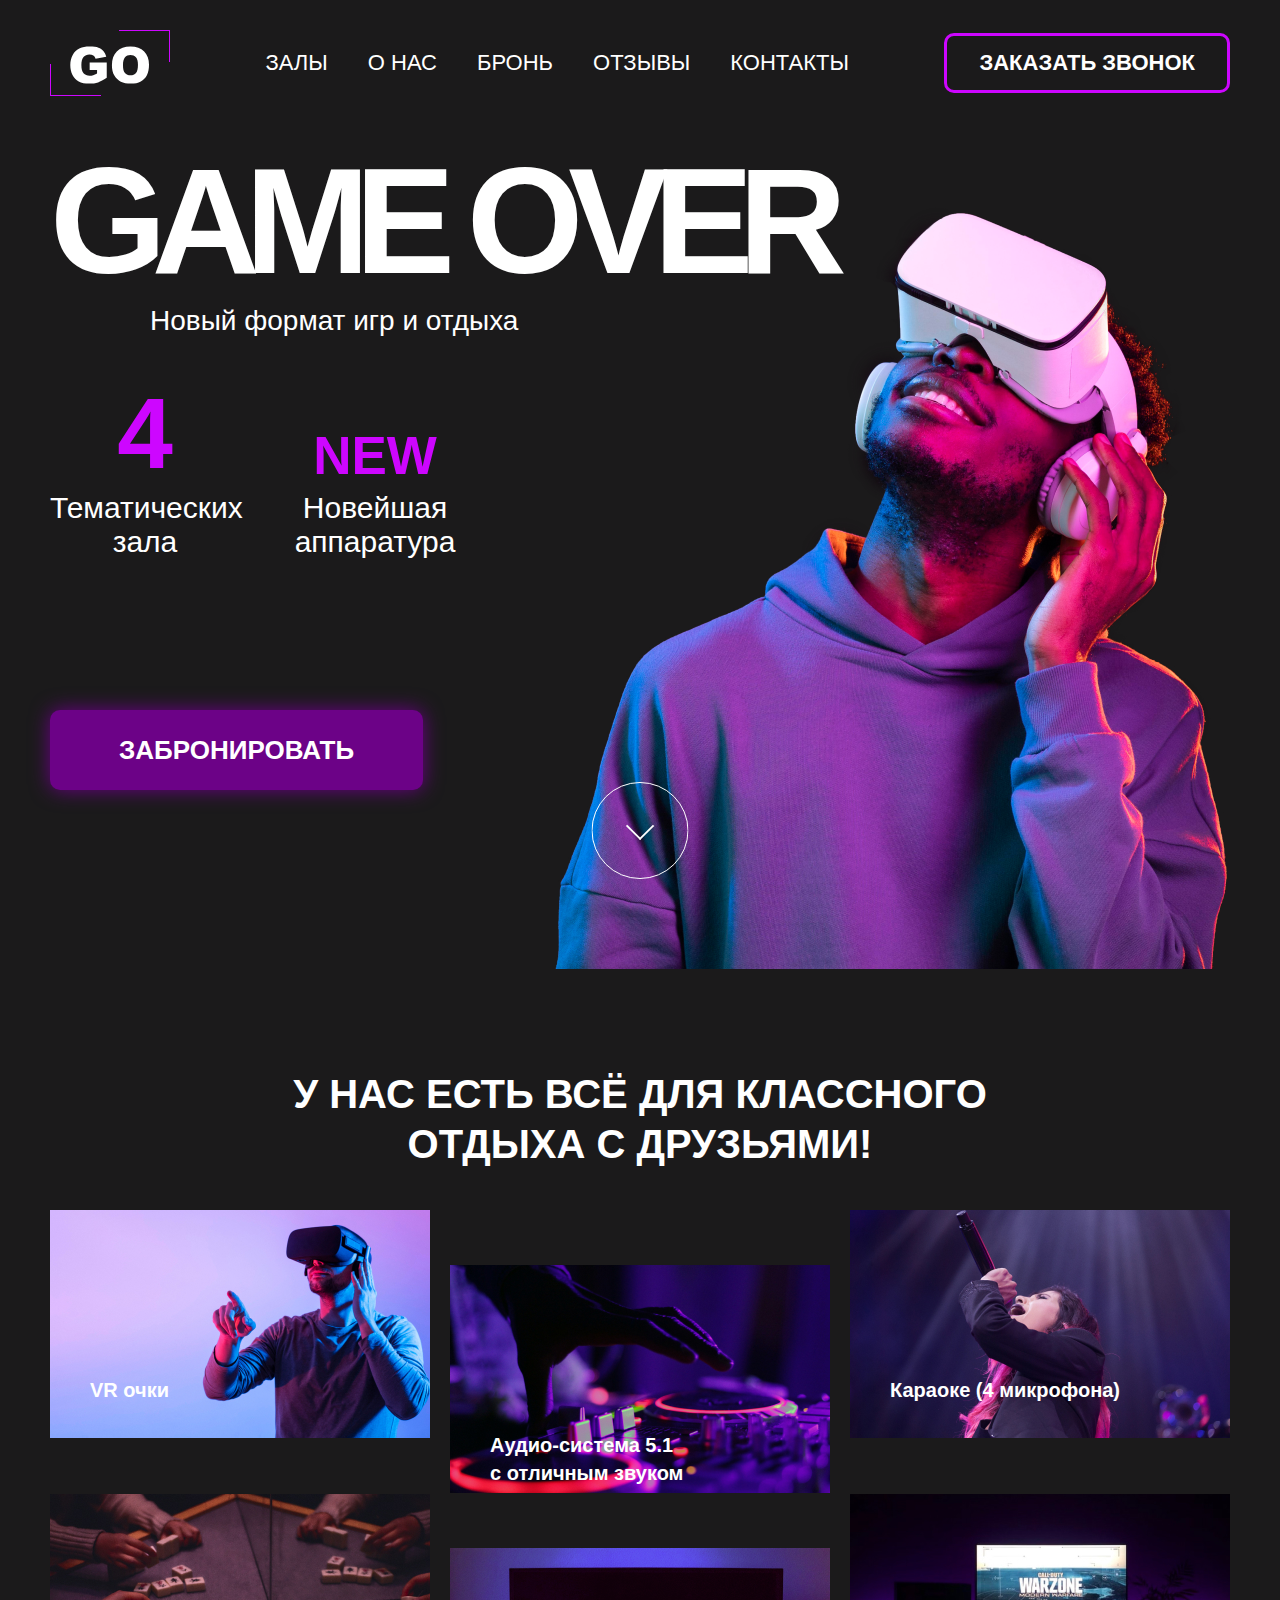
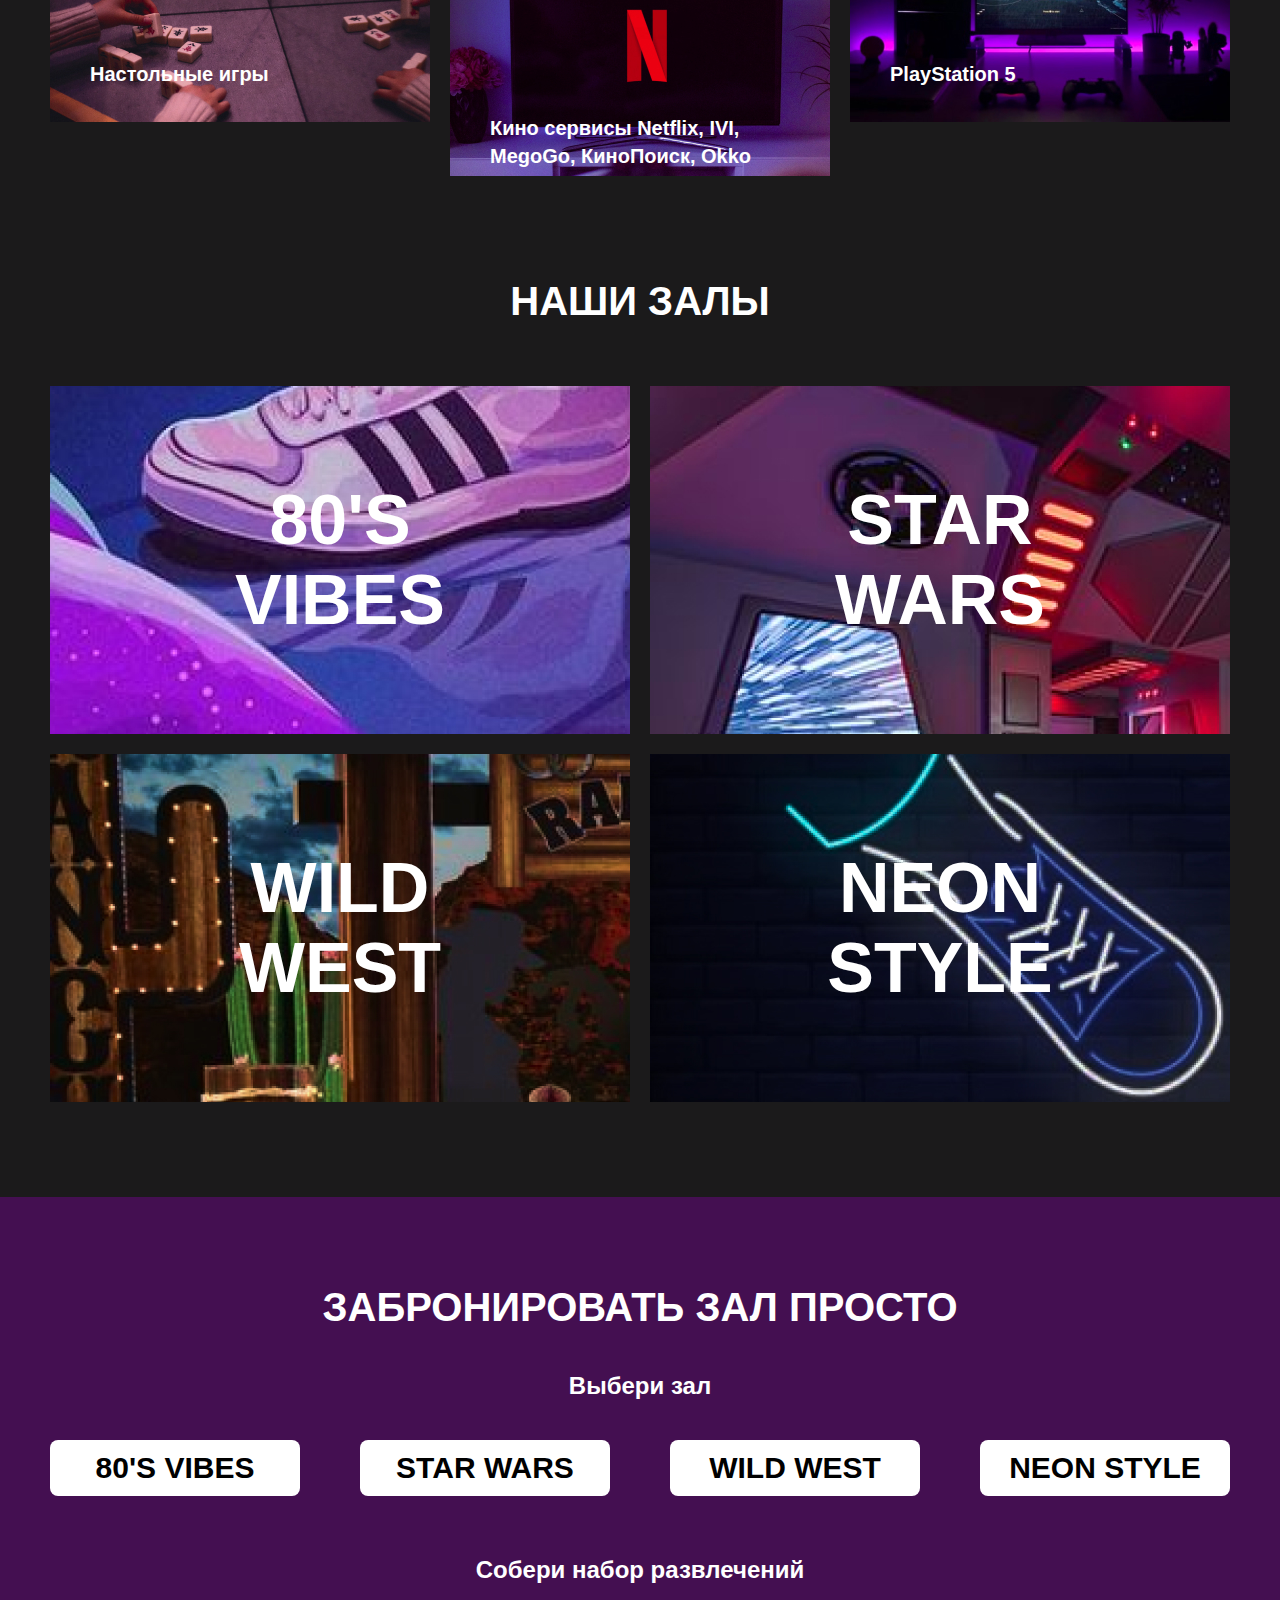
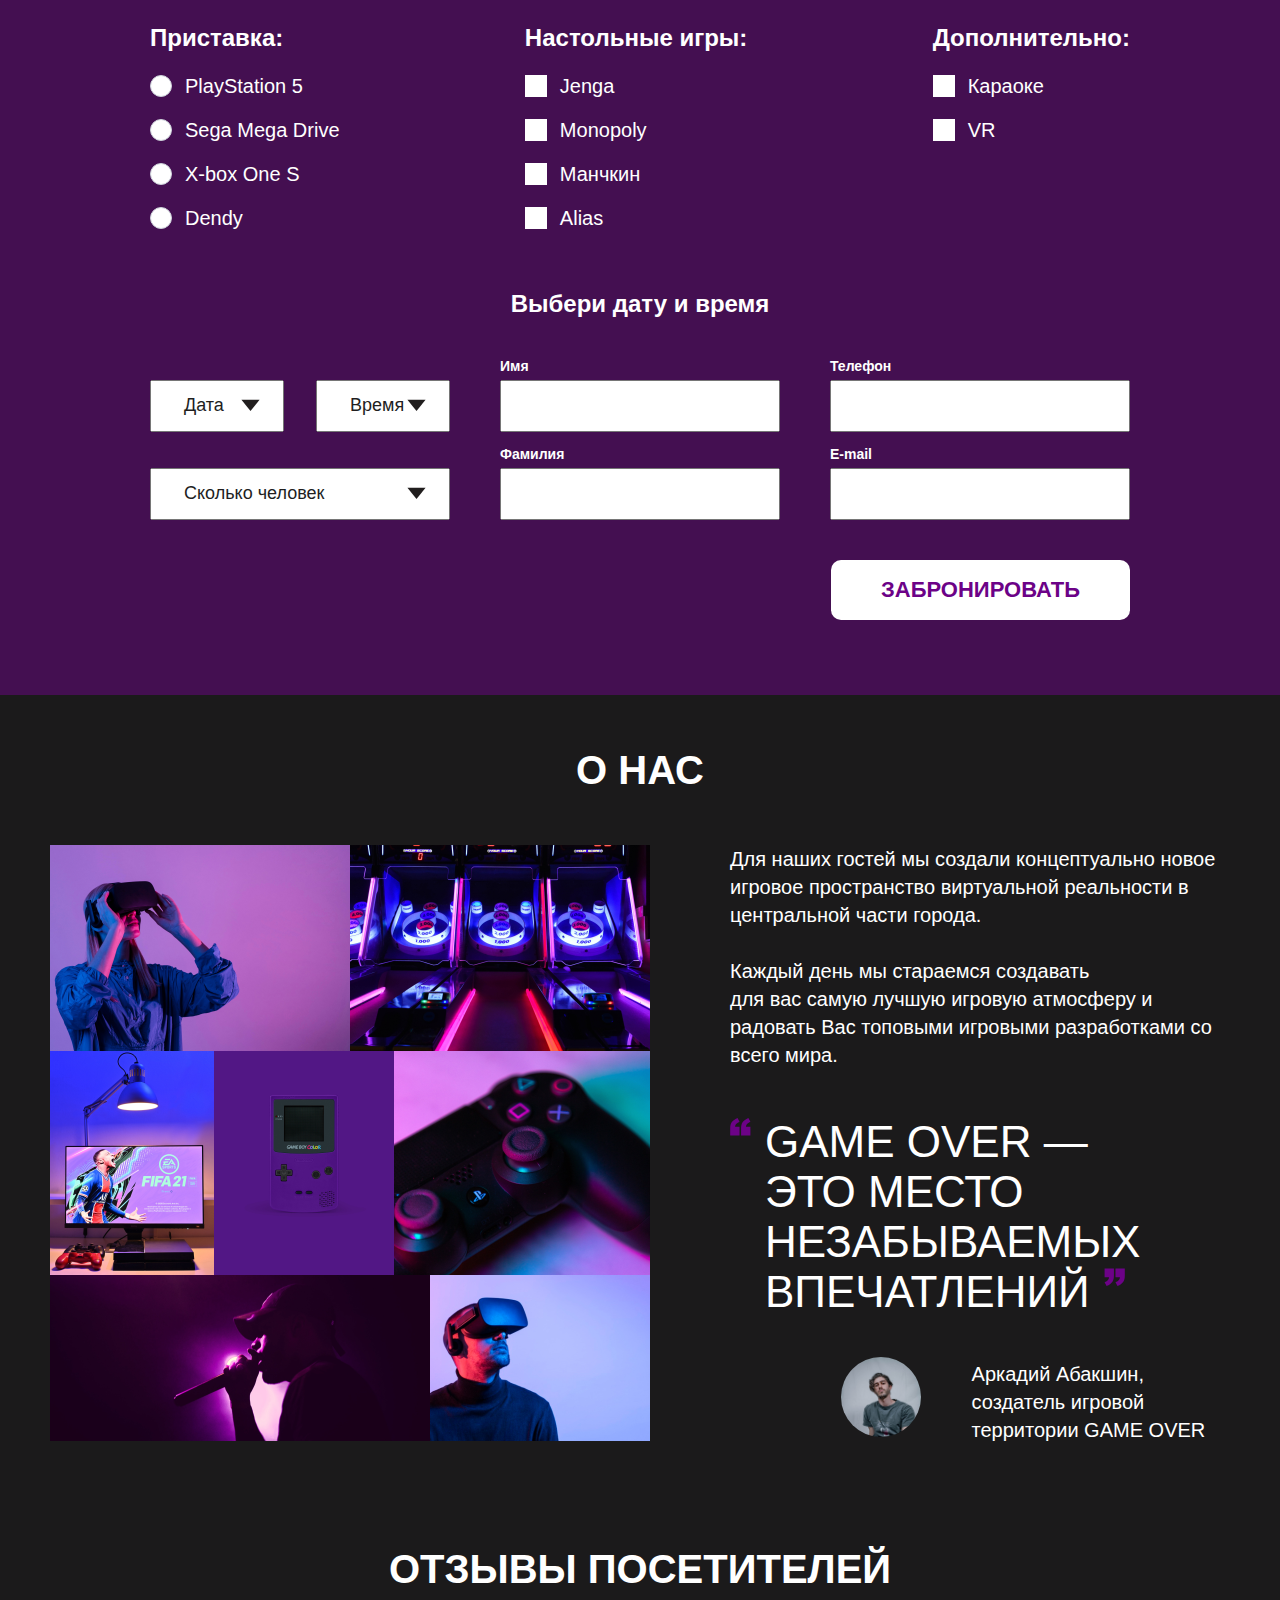
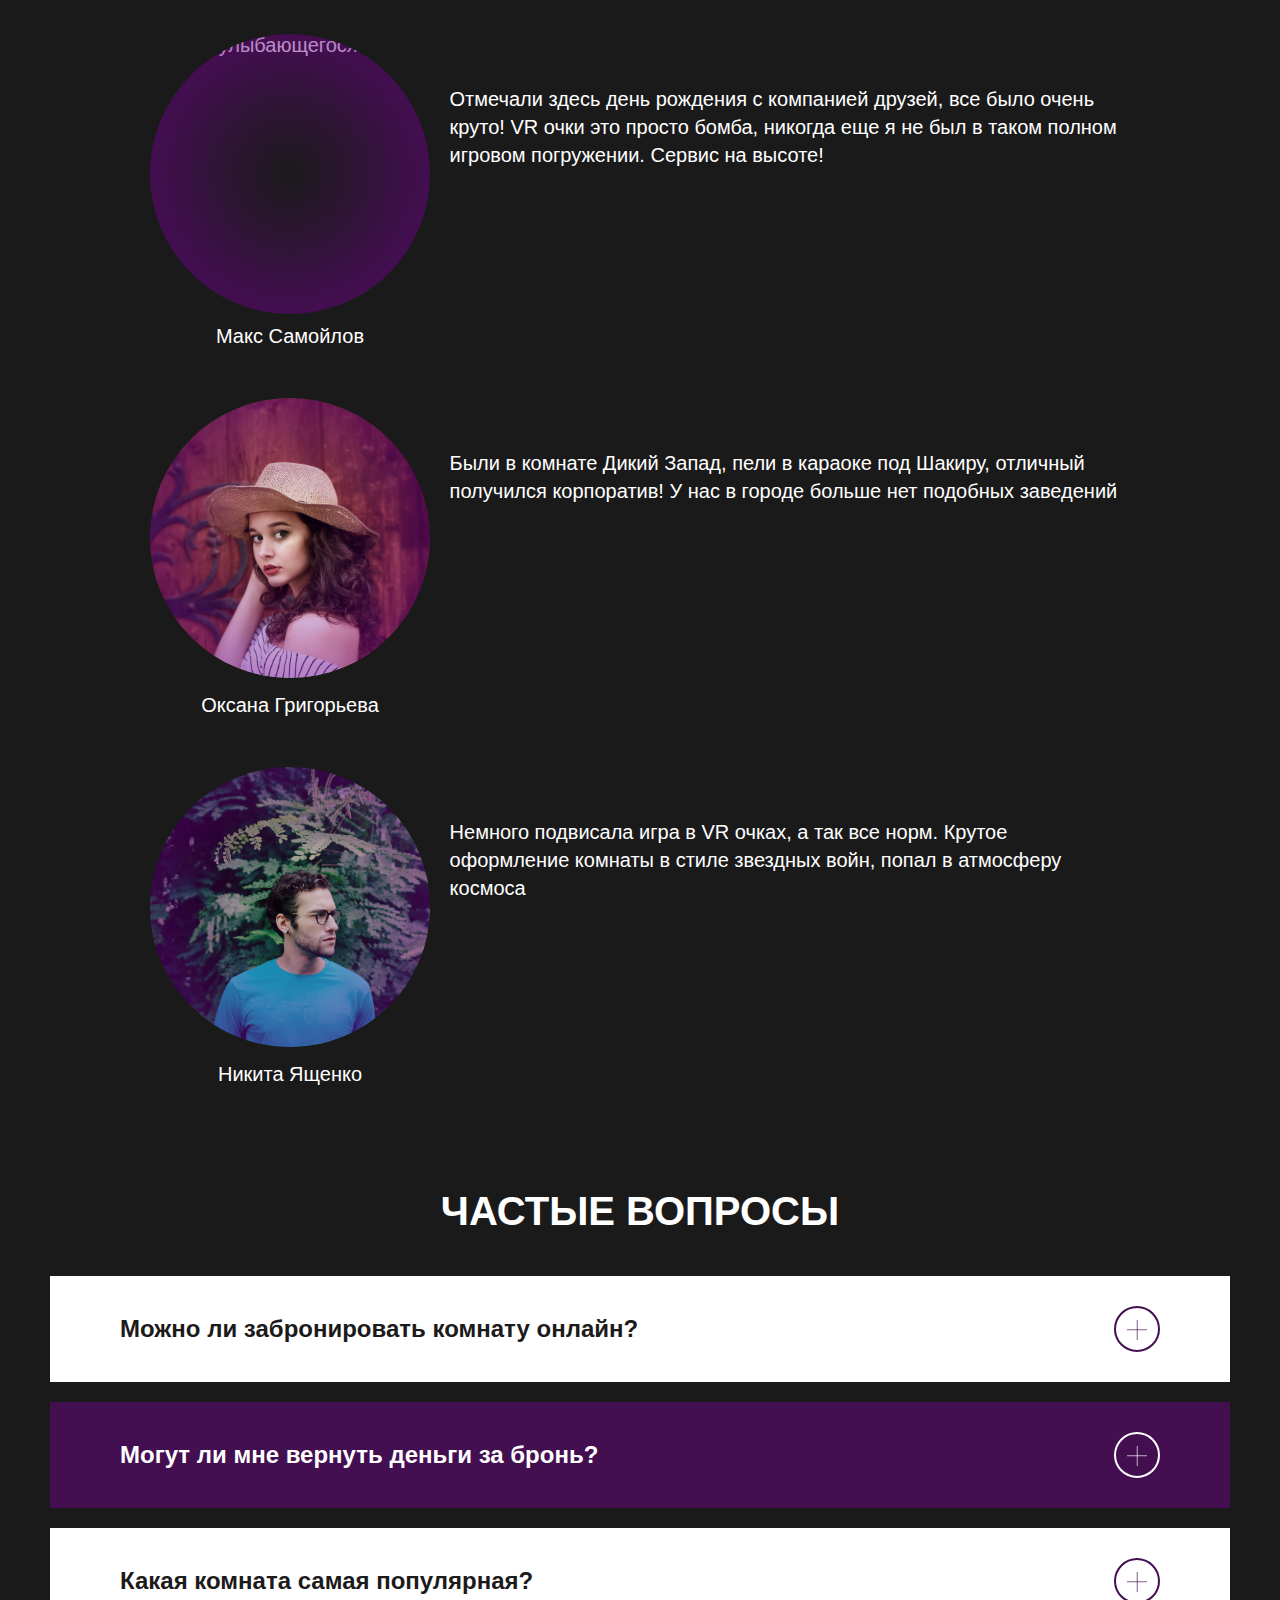
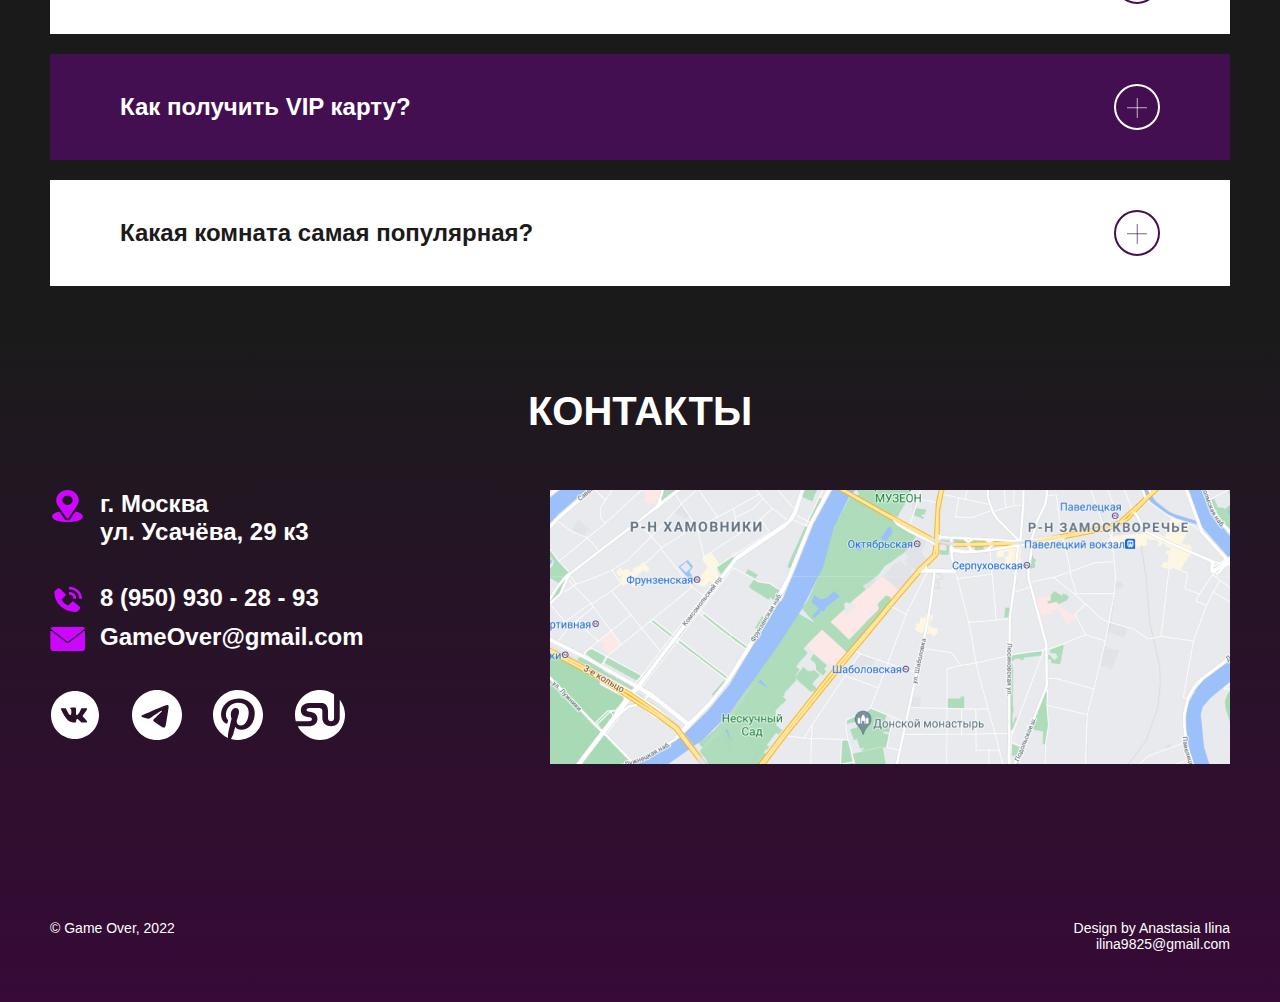
==== index.html @ 7b5cf7dd "footer адаптив" ====
<!DOCTYPE html>
<html lang="ru">
  <head>
    <meta charset="UTF-8" />
    <meta name="viewport" content="width=device-width, initial-scale=1.0" />
    <link rel="icon" type="image/svg+xml" href="img/favicon.svg" />
    <link rel="icon" type="image/png" href="img/favicon.png" />
    <link rel="stylesheet" href="css/style.css" />
    <title>GO</title>
  </head>
  <body>
    <header class="header">
      <div class="container">
        <nav class="header__nav">
          <img class="header__img" src="img/logo-header.svg" alt="Логотип GO" />
          <ul class="header__list">
            <li><a class="header__link" href="#halls">Залы</a></li>
            <li><a class="header__link" href="#about">О нас</a></li>
            <li><a class="header__link" href="#reserve">Бронь</a></li>
            <li><a class="header__link" href="#reviews">Отзывы</a></li>
            <li><a class="header__link" href="#contacts">Контакты</a></li>
          </ul>
          <button class="header__button" href="#">Заказать звонок</button>
        </nav>
      </div>
    </header>

    <main>
      <section class="banner">
        <div class="container">
          <div class="banner__block">
            <h1 class="banner__title">Game over</h1>
            <p class="banner__text">Новый формат игр и отдыха</p>

            <div class="desc">
              <div class="desc__block">
                <p class="desc__four">4</p>
                <p class="desc__text">Тематических зала</p>
              </div>
              <div class="desc__block">
                <p class="desc__new">new</p>
                <p class="desc__text">Новейшая аппаратура</p>
              </div>
            </div>
            <a class="banner__link" href="#reserve">Забронировать</a>
            <div class="arrow">
              <a class="arrow__link" href="#promo">
                <svg width="97" height="97" viewbox="0 0 97 97" fill="none" xmlns="http://www.w3.org/2000/svg">
                  <circle cx="48.5" cy="48.5" r="48" stroke="white" />
                  <rect x="34.4255" y="43.9162" width="1.82001" height="20.0201" transform="rotate(-44.9975 34.4255 43.9162)" fill="white" />
                  <rect x="48.5807" y="58.0737" width="1.82001" height="20.0201" transform="rotate(-134.997 48.5807 58.0737)" fill="white" />
                </svg>
              </a>
            </div>
          </div>
        </div>
      </section>

      <section class="promo" id="promo">
        <div class="container">
          <h2 class="promo__title title">У нас есть всё для классного отдыха с друзьями!</h2>
          <ul class="promo__list">
            <li class="promo__item promo__item_vr">
              <p class="promo__text">VR очки</p>
            </li>
            <li class="promo__item promo__item_audio">
              <p class="promo__text">Аудио-система 5.1 с&nbsp;отличным звуком</p>
            </li>
            <li class="promo__item promo__item_micro">
              <p class="promo__text">Караоке (4 микрофона)</p>
            </li>
            <li class="promo__item promo__item_game">
              <p class="promo__text">Настольные игры</p>
            </li>
            <li class="promo__item promo__item_netflix">
              <p class="promo__text">Кино сервисы Netflix, IVI, MegoGo, КиноПоиск, Okko</p>
            </li>
            <li class="promo__item promo__item_sony">
              <p class="promo__text">PlayStation 5</p>
            </li>
          </ul>
        </div>
      </section>

      <section class="halls" id="halls">
        <div class="container">
          <h2 class="halls__title title">Наши залы</h2>
          <ul class="halls__list">
            <li class="halls__item halls__item_vibes">
              <a class="halls__link" href="vibes.html">80's<span class="halls__span">vibes</span></a>
            </li>
            <li class="halls__item halls__item_star">
              <a class="halls__link" href="starwars.html">Star<span class="halls__span">wars</span></a>
            </li>
            <li class="halls__item halls__item_wild">
              <a class="halls__link" href="wildwest.html">Wild<span class="halls__span"> west</span></a>
            </li>
            <li class="halls__item halls__item_neon">
              <a class="halls__link" href="neonstyle.html">Neon<span class="halls__span">style</span></a>
            </li>
          </ul>
        </div>
      </section>

      <section class="reserve" id="reserve">
        <div class="container">
          <h2 class="reserve__title title">Забронировать зал просто</h2>
          <form class="form" action="https://jsonplaceholder.typicode.com/posts" method="post">
            <fieldset class="reserve__fieldset hall">
              <legend class="legend legend__title">Выбери зал</legend>
              <input class="hall__input" id="halls__vibes" type="radio" name="room" value="vibes" />
              <label class="hall__label" for="halls__vibes" tabindex="0">80's vibes</label>
              <input class="hall__input" id="halls__wars" type="radio" name="room" value="star" />
              <label class="hall__label" for="halls__wars" tabindex="0">star wars</label>
              <input class="hall__input" id="halls__west" type="radio" name="room" value="wild" />
              <label class="hall__label" for="halls__west" tabindex="0">wild west</label>
              <input class="hall__input" id="halls__style" type="radio" name="room" value="neon" />
              <label class="hall__label" for="halls__style" tabindex="0">neon style</label>
            </fieldset>
            <div class="form__block">
              <fieldset class="reserve__fieldset set">
                <legend class="legend legend__title">Собери набор развлечений</legend>

                <div class="set__block">
                  <fieldset class="set__fieldset">
                    <legend class="legend legend__subtitle">Приставка:</legend>
                    <label class="set__label"> <input class="set__input" type="radio" name="console" value="play" /><span class="set__span">PlayStation 5</span></label>
                    <label class="set__label"> <input class="set__input" type="radio" name="console" value="sega" /><span class="set__span">Sega Mega Drive</span></label>
                    <label class="set__label"> <input class="set__input" type="radio" name="console" value="xbox" /><span class="set__span">X-box One S</span></label>
                    <label class="set__label"> <input class="set__input" type="radio" name="console" value="dendy" /><span class="set__span">Dendy</span></label>
                  </fieldset>

                  <fieldset class="set__fieldset">
                    <legend class="legend legend__subtitle">Настольные игры:</legend>
                    <label class="set__game-label"><input class="set__game-input" type="checkbox" name="game" value="jenga" />Jenga</label>
                    <label class="set__game-label"><input class="set__game-input" type="checkbox" name="game" value="monopoly" />Monopoly</label>
                    <label class="set__game-label"><input class="set__game-input" type="checkbox" name="game" value="manchkin" />Манчкин</label>
                    <label class="set__game-label"><input class="set__game-input" type="checkbox" name="game" value="alias" />Alias</label>
                  </fieldset>

                  <fieldset class="set__fieldset">
                    <legend class="legend legend__subtitle">Дополнительно:</legend>
                    <label class="set__game-label"><input class="set__game-input" type="checkbox" name="extra" value="karaoke" />Караоке</label>
                    <label class="set__game-label"><input class="set__game-input" type="checkbox" name="extra" value="vr" />VR</label>
                  </fieldset>
                </div>
              </fieldset>

              <fieldset class="date">
                <legend class="legend legend__title">Выбери дату и время</legend>
                <div class="date__block">
                  <fieldset class="date__fieldset">
                    <div class="date-time">
                      <label class="date__label"><input class="date__input" type="text" name="date" onfocus="(this.type='date')" onblur="(this.type='text')" placeholder="Дата" /></label>
                      <label class="date__label"><input class="date__input" type="text" name="time" onfocus="(this.type='time')" onblur="(this.type='text')" placeholder="Время" /></label>
                    </div>
                    <label class="date__label"><input class="date__input" type="text" name="number" onfocus="(this.type='number')" onblur="(this.type='text')" placeholder="Сколько человек" /></label>
                  </fieldset>

                  <fieldset class="date__fieldset date__fieldset_w_280">
                    <p>
                      <label class="date__label date__label_mb" for="name">Имя</label>
                      <input class="date__input" type="text" name="name" id="name" required />
                    </p>
                    <p>
                      <label class="date__label date__label_mb" for="surname">Фамилия</label>
                      <input class="date__input" type="text" name="surname" id="surname" required />
                    </p>
                  </fieldset>

                  <fieldset class="date__fieldset">
                    <p>
                      <label class="date__label date__label_mb" for="phone">Телефон</label>
                      <input class="date__input" type="tel" name="phone" id="phone" required />
                    </p>
                    <p>
                      <label class="date__label date__label_mb" for="email">E-mail</label>
                      <input class="date__input" type="email" name="email" id="email" required />
                    </p>
                  </fieldset>
                </div>
              </fieldset>
              <div class="form__btn">
                <button class="form__button" type="submit">Забронировать</button>
              </div>
            </div>
          </form>
        </div>
      </section>

      <section class="about" id="about">
        <div class="container">
          <h2 class="about__title title">О нас</h2>

          <div class="about__partition">
            <figure class="about__images">
              <img class="about__img" src="img/about.png" alt="картинки развлечений" />
            </figure>
            <div class="about__content">
              <div class="about__block">
                <p class="about-text">Для наших гостей мы создали концептуально новое игровое пространство виртуальной реальности в центральной части города.</p>
                <p class="about-text">Каждый день мы стараемся создавать для&nbsp;вас&nbsp;самую лучшую игровую атмосферу и радовать Вас топовыми игровыми разработками со всего мира.</p>
              </div>
              <blockquote class="blockquote">
                <p class="blockquote__text">GAME OVER &mdash;это&nbsp;место незабываемых впечатлений</p>

                <figure class="figure">
                  <img class="figure__img" src="img/arkadi.jpg" alt="Аркадий Абакшин" />
                  <figcaption class="figcaption">Аркадий Абакшин, создатель игровой территории GAME OVER</figcaption>
                </figure>
              </blockquote>
            </div>
          </div>
        </div>
      </section>

      <section class="reviews" id="reviews">
        <div class="container">
          <h2 class="reviews__title title">Отзывы посетителей</h2>
          <ul class="reviews__list">
            <li class="reviews__item">
              <figure class="reviews__figure">
                <img class="reviews__img" src="img/reviews/max.jpeg" alt="фото улыбающегося парня" />
                <figcaption class="reviews__figcaption">Макс Самойлов</figcaption>
              </figure>
              <p class="reviews__text">
                Отмечали здесь день рождения с компанией друзей, все было очень круто! VR очки это просто бомба, никогда еще я не был в таком полном игровом погружении. Сервис на высоте!
              </p>
            </li>

            <li class="reviews__item">
              <figure class="reviews__figure">
                <img class="reviews__img" src="img/reviews/oksana.jpeg" alt="фото девушки в шляпе" />
                <figcaption class="reviews__figcaption">Оксана Григорьева</figcaption>
              </figure>
              <p class="reviews__text">Были в комнате Дикий Запад, пели в караоке под Шакиру, отличный получился корпоратив! У нас в городе больше нет подобных заведений</p>
            </li>

            <li class="reviews__item">
              <figure class="reviews__figure">
                <img class="reviews__img" src="img/reviews/nikita.jpeg" alt="фото парня в очках" />
                <figcaption class="reviews__figcaption">Никита Ященко</figcaption>
              </figure>
              <p class="reviews__text">Немного подвисала игра в VR очках, а так все норм. Крутое оформление комнаты в стиле звездных войн, попал в атмосферу космоса</p>
            </li>
          </ul>
        </div>
      </section>

      <section class="questions">
        <div class="container">
          <h2 class="questions__title title">Частые вопросы</h2>
          <ul class="questions__list">
            <li class="questions__item"><a href="" class="questions__link">Можно ли забронировать комнату онлайн?</a></li>
            <li class="questions__item"><a href="" class="questions__link">Могут ли мне вернуть деньги за бронь?</a></li>
            <li class="questions__item"><a href="" class="questions__link">Какая комната самая популярная?</a></li>
            <li class="questions__item"><a href="" class="questions__link">Как получить VIP карту?</a></li>
            <li class="questions__item"><a href="" class="questions__link">Какая комната самая популярная?</a></li>
          </ul>
        </div>
      </section>
    </main>

    <footer class="footer" id="contacts">
      <div class="container">
        <h2 class="footer__title title">Контакты</h2>

        <div class="footer__block">
          <div class="footer__contacts">
            <address class="footer__address address">
              <p class="address__link address__contacts address__contacts_bg_cart">г. Москва ул.&nbsp;Усачёва,&nbsp;29 к3</p>
              <a class="address__link address__contacts address__contacts_bg_tel" href="tel:89509302893">8 (950) 930 - 28 - 93</a>
              <a class="address__link address__contacts address__contacts_bg_mail" href="mailto:gameover@gmail.com">GameOver@gmail.com</a>
            </address>

            <ul class="social">
              <li class="social__item">
                <a class="social__link" href="#">
                  <svg width="50" height="50" viewbox="0 0 50 50" fill="currentColor" xmlns="http://www.w3.org/2000/svg">
                    <path
                      d="M24.9999 1C11.7449 1 0.999878 11.745 0.999878 25C0.999878 38.255 11.7449 49 24.9999 49C38.2549 49 48.9999 38.255 48.9999 25C48.9999 11.745 38.2549 1 24.9999 1ZM34.2299 28.0775C34.2299 28.0775 36.3524 30.1725 36.8749 31.145C36.8899 31.165 36.8974 31.185 36.9024 31.195C37.1149 31.5525 37.1649 31.83 37.0599 32.0375C36.8849 32.3825 36.2849 32.5525 36.0799 32.5675H32.3299C32.0699 32.5675 31.5249 32.5 30.8649 32.045C30.3574 31.69 29.8574 31.1075 29.3699 30.54C28.6424 29.695 28.0124 28.965 27.3774 28.965C27.2967 28.9649 27.2166 28.9775 27.1399 29.0025C26.6599 29.1575 26.0449 29.8425 26.0449 31.6675C26.0449 32.2375 25.5949 32.565 25.2774 32.565H23.5599C22.9749 32.565 19.9274 32.36 17.2274 29.5125C13.9224 26.025 10.9474 19.03 10.9224 18.965C10.7349 18.5125 11.1224 18.27 11.5449 18.27H15.3324C15.8374 18.27 16.0024 18.5775 16.1174 18.85C16.2524 19.1675 16.7474 20.43 17.5599 21.85C18.8774 24.165 19.6849 25.105 20.3324 25.105C20.4538 25.1036 20.573 25.0727 20.6799 25.015C21.5249 24.545 21.3674 21.5325 21.3299 20.9075C21.3299 20.79 21.3274 19.56 20.8949 18.97C20.5849 18.5425 20.0574 18.38 19.7374 18.32C19.8669 18.1413 20.0375 17.9964 20.2349 17.8975C20.8149 17.6075 21.8599 17.565 22.8974 17.565H23.4749C24.5999 17.58 24.8899 17.6525 25.2974 17.755C26.1224 17.9525 26.1399 18.485 26.0674 20.3075C26.0449 20.825 26.0224 21.41 26.0224 22.1C26.0224 22.25 26.0149 22.41 26.0149 22.58C25.9899 23.5075 25.9599 24.56 26.6149 24.9925C26.7003 25.0461 26.799 25.0746 26.8999 25.075C27.1274 25.075 27.8124 25.075 29.6674 21.8925C30.2395 20.8681 30.7366 19.8037 31.1549 18.7075C31.1924 18.6425 31.3024 18.4425 31.4324 18.365C31.5283 18.3161 31.6347 18.2912 31.7424 18.2925H36.1949C36.6799 18.2925 37.0124 18.365 37.0749 18.5525C37.1849 18.85 37.0549 19.7575 35.0224 22.51L34.1149 23.7075C32.2724 26.1225 32.2724 26.245 34.2299 28.0775Z"
                    />
                  </svg>
                </a>
              </li>

              <li class="social__item">
                <a class="social__link" href="#">
                  <svg width="50" height="50" viewbox="0 0 50 50" fill="currentColor" xmlns="http://www.w3.org/2000/svg">
                    <path
                      d="M49.9999 25C49.9999 31.6304 47.366 37.9893 42.6775 42.6777C37.9891 47.3661 31.6303 50 24.9999 50C18.3695 50 12.0106 47.3661 7.32221 42.6777C2.6338 37.9893 -0.00012207 31.6304 -0.00012207 25C-0.00012207 18.3696 2.6338 12.0107 7.32221 7.32233C12.0106 2.63392 18.3695 0 24.9999 0C31.6303 0 37.9891 2.63392 42.6775 7.32233C47.366 12.0107 49.9999 18.3696 49.9999 25ZM25.8968 18.4563C23.4655 19.4688 18.603 21.5625 11.3155 24.7375C10.1343 25.2062 9.51238 25.6687 9.45613 26.1187C9.36238 26.8781 10.3155 27.1781 11.6124 27.5875L12.1593 27.7594C13.4343 28.175 15.153 28.6594 16.0436 28.6781C16.8561 28.6969 17.7593 28.3656 18.7561 27.6781C25.5655 23.0813 29.0811 20.7594 29.2999 20.7094C29.4561 20.6719 29.6749 20.6281 29.8186 20.7594C29.9655 20.8875 29.9499 21.1344 29.9343 21.2C29.8405 21.6031 26.0999 25.0781 24.1655 26.8781C23.5624 27.4406 23.1343 27.8375 23.0468 27.9281C22.8541 28.125 22.6582 28.3188 22.4593 28.5094C21.2718 29.6531 20.3843 30.5094 22.5061 31.9094C23.528 32.5844 24.3468 33.1375 25.1624 33.6937C26.0499 34.3 26.9374 34.9031 28.0874 35.6594C28.378 35.8469 28.6593 36.05 28.9311 36.2437C29.9655 36.9812 30.8999 37.6437 32.0468 37.5375C32.7155 37.475 33.4061 36.85 33.7561 34.975C34.5843 30.5469 36.2124 20.9562 36.5874 17.0031C36.6103 16.6745 36.5966 16.3444 36.5468 16.0187C36.5173 15.756 36.3902 15.5139 36.1905 15.3406C35.9062 15.1443 35.5672 15.0427 35.2218 15.05C34.2843 15.0656 32.8374 15.5688 25.8968 18.4563Z"
                    />
                  </svg>
                </a>
              </li>

              <li class="social__item">
                <a class="social__link" href="#">
                  <svg width="50" height="50" viewbox="0 0 50 50" fill="currentColor" xmlns="http://www.w3.org/2000/svg">
                    <path
                      d="M25.0005 0C11.1947 0 -0.000152588 11.1936 -0.000152588 25.0006C-0.000152588 35.2378 6.15562 44.0314 14.9646 47.8981C14.8941 46.1526 14.9511 44.0558 15.3998 42.159C15.8806 40.1282 18.6165 28.5359 18.6165 28.5359C18.6165 28.5359 17.8178 26.9397 17.8178 24.5808C17.8178 20.8763 19.9652 18.1077 22.6383 18.1077C24.912 18.1077 26.0107 19.8154 26.0107 21.8609C26.0107 24.1468 24.5537 27.5635 23.8037 30.7327C23.1768 33.3859 25.1338 35.5481 27.7498 35.5481C32.4864 35.5481 35.6761 29.4647 35.6761 22.2558C35.6761 16.7782 31.9864 12.6769 25.2742 12.6769C17.6902 12.6769 12.9659 18.3321 12.9659 24.6487C12.9659 26.8282 13.6082 28.3635 14.6146 29.5513C15.0768 30.0981 15.1409 30.318 14.9736 30.9462C14.8537 31.4058 14.5781 32.5128 14.4646 32.9519C14.2986 33.5853 13.7857 33.8109 13.2127 33.5776C9.71972 32.1513 8.0928 28.3263 8.0928 24.0263C8.0928 16.9237 14.0819 8.40898 25.9601 8.40898C35.5056 8.40898 41.7877 15.316 41.7877 22.732C41.7877 32.5378 36.3351 39.8647 28.2979 39.8647C25.5998 39.8647 23.0607 38.4051 22.1909 36.7487C22.1909 36.7487 20.7396 42.5077 20.4325 43.6218C19.9024 45.5494 18.8646 47.4763 17.9159 48.9769C20.2162 49.6571 22.6024 50.0025 25.0011 50.0026C38.8063 50.0013 49.9998 38.8071 49.9998 25.0006C49.9998 11.1936 38.8063 0 25.0005 0Z"
                    />
                  </svg>
                </a>
              </li>

              <li class="social__item">
                <a class="social__link" href="#">
                  <svg width="50" height="50" viewbox="0 0 50 50" fill="currentColor" xmlns="http://www.w3.org/2000/svg">
                    <path
                      fill-rule="evenodd"
                      clip-rule="evenodd"
                      d="M44.7441 9.66919C48.1583 14.0494 50.0085 19.4463 49.9999 24.9999C49.9999 38.8051 38.805 49.9999 25.0006 49.9999C15.2871 49.9999 6.86597 44.4576 2.72751 36.3647H13.6237C18.816 36.3647 22.4429 33.566 22.4429 29.0923C22.4429 19.6108 11.5051 23.4737 11.5051 20.1089C11.5051 18.4878 12.8057 17.898 15.1858 17.898H22.7692C24.8711 17.898 27.3435 18.275 27.3435 20.5685V28.1243C27.3435 33.5955 31.6159 36.364 36.0441 36.364C40.548 36.364 44.7435 33.5955 44.7435 28.1243V9.66919H44.7441Z"
                    />
                    <path
                      fill-rule="evenodd"
                      clip-rule="evenodd"
                      d="M25.0005 2.43241e-05C30.0173 -0.00698868 34.919 1.50262 39.0626 4.33079V28.3013C39.0626 29.9628 37.7037 31.3224 36.0447 31.3224C34.3838 31.3224 33.0261 29.9628 33.0261 28.3013V21.1186C33.0261 15.3846 30.1242 12.9994 26.3447 12.9994H14.0441C9.59088 12.9994 5.89665 15.834 5.89665 20.3289C5.89665 22.6289 6.8819 25.9994 11.5415 26.8353C15.337 27.5186 16.8351 27.3199 16.8351 29.3506C16.8351 31.3224 14.6261 31.3224 11.7101 31.3224H0.808189C0.269676 29.2582 -0.0019826 27.1334 -0.000143311 25C-0.000143311 11.1981 11.196 2.43241e-05 25.0005 2.43241e-05Z"
                    />
                  </svg>
                </a>
              </li>
            </ul>
          </div>
          <div class="footer__picture">
            <img class="footer__img" src="img/map.jpg" alt="карта" />
          </div>
        </div>
        <div class="copyright">
          <p class="footer__text">© Game Over, 2022</p>
          <div class="copyright__block">
            <p class="footer__text footer__text_mb">Design by Anastasia Ilina</p>
            <p class="footer__text">ilina9825@gmail.com</p>
          </div>
        </div>
      </div>
    </footer>
    <script>
      document.addEventListener('click', (event) => {
        if (event.target.matches('button')) {
          event.target.focus();
        }
      });
    </script>
  </body>
</html>
---- css/style.css ----
@import "var.css";
@import "normalize.css";
@import "global.css";
@import "header.css";
@import "banner.css";
@import "promo.css";
@import "halls.css";
@import "reserve.css";
@import "about.css";
@import "reviews.css";
@import "questions.css";
@import "footer.css";
@import "header-room.css";
@import "banner-room.css";
@import "available-room.css";
@import "room.css";
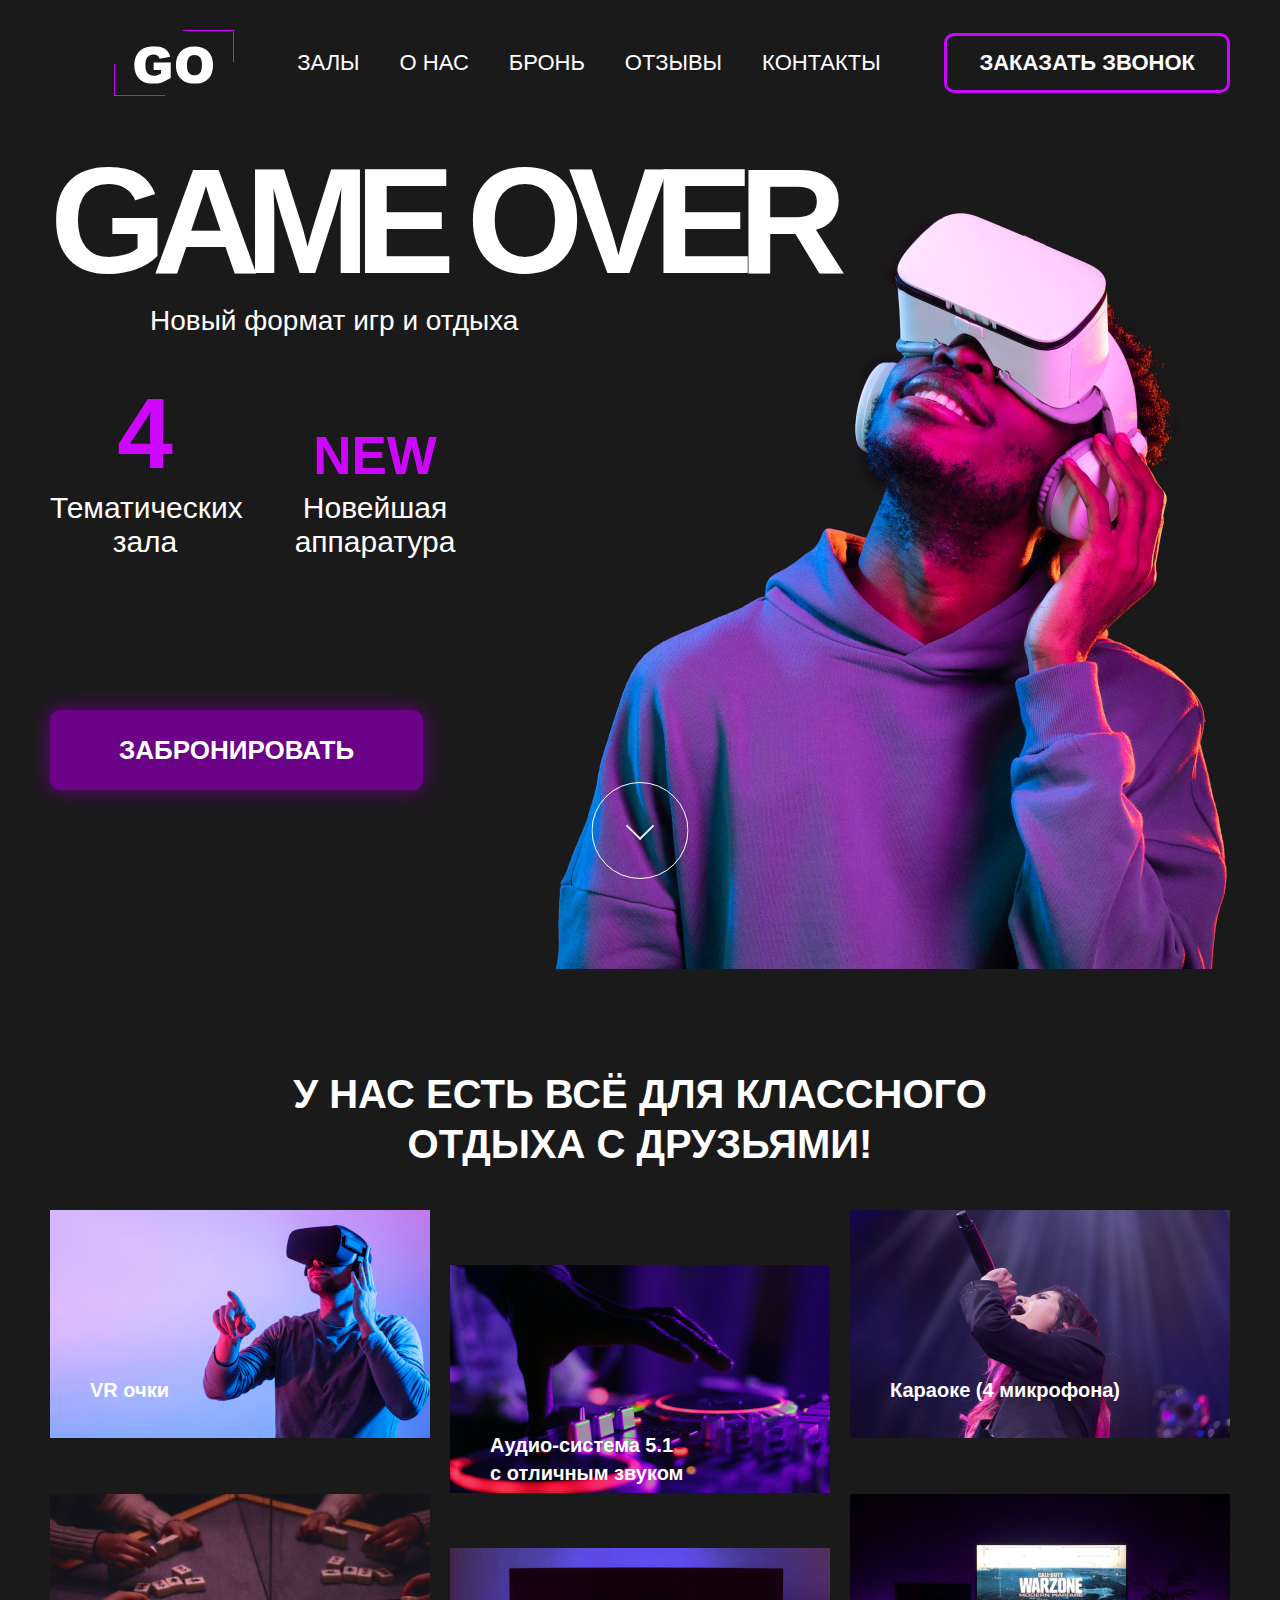
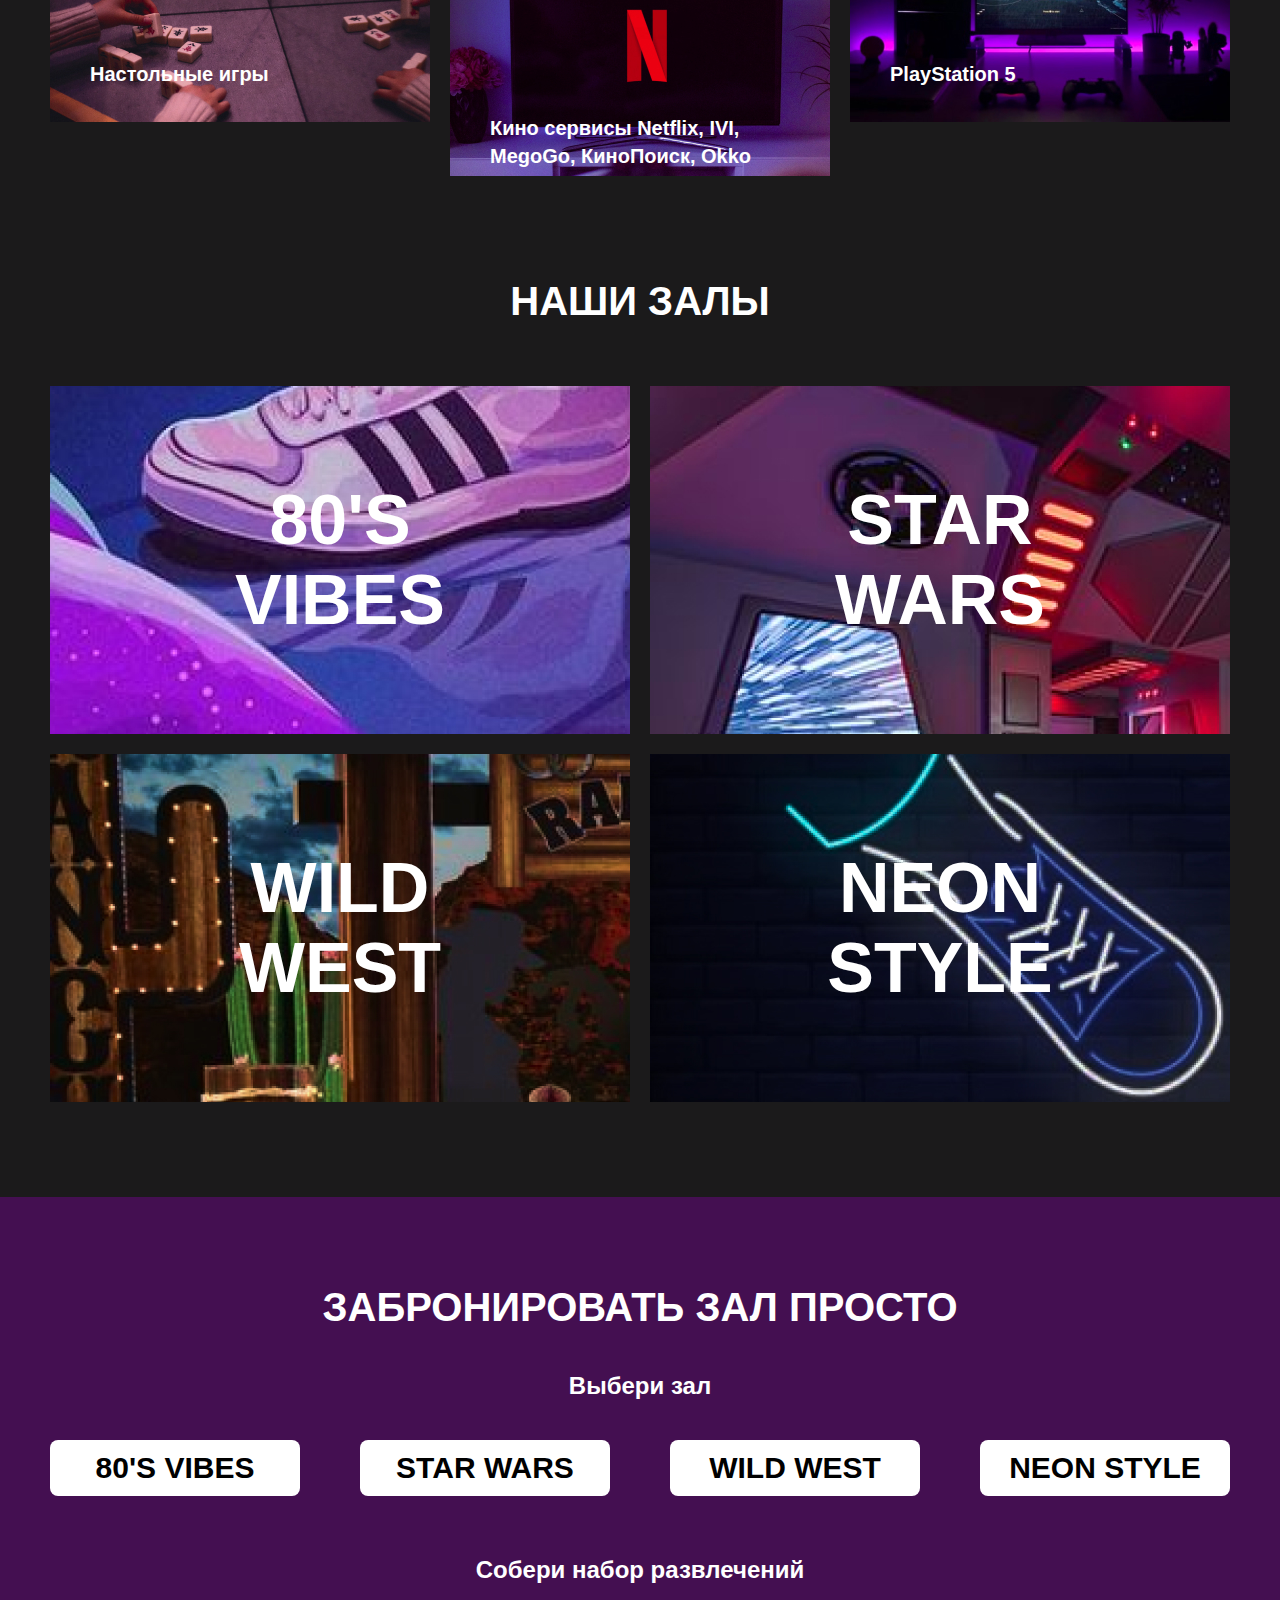
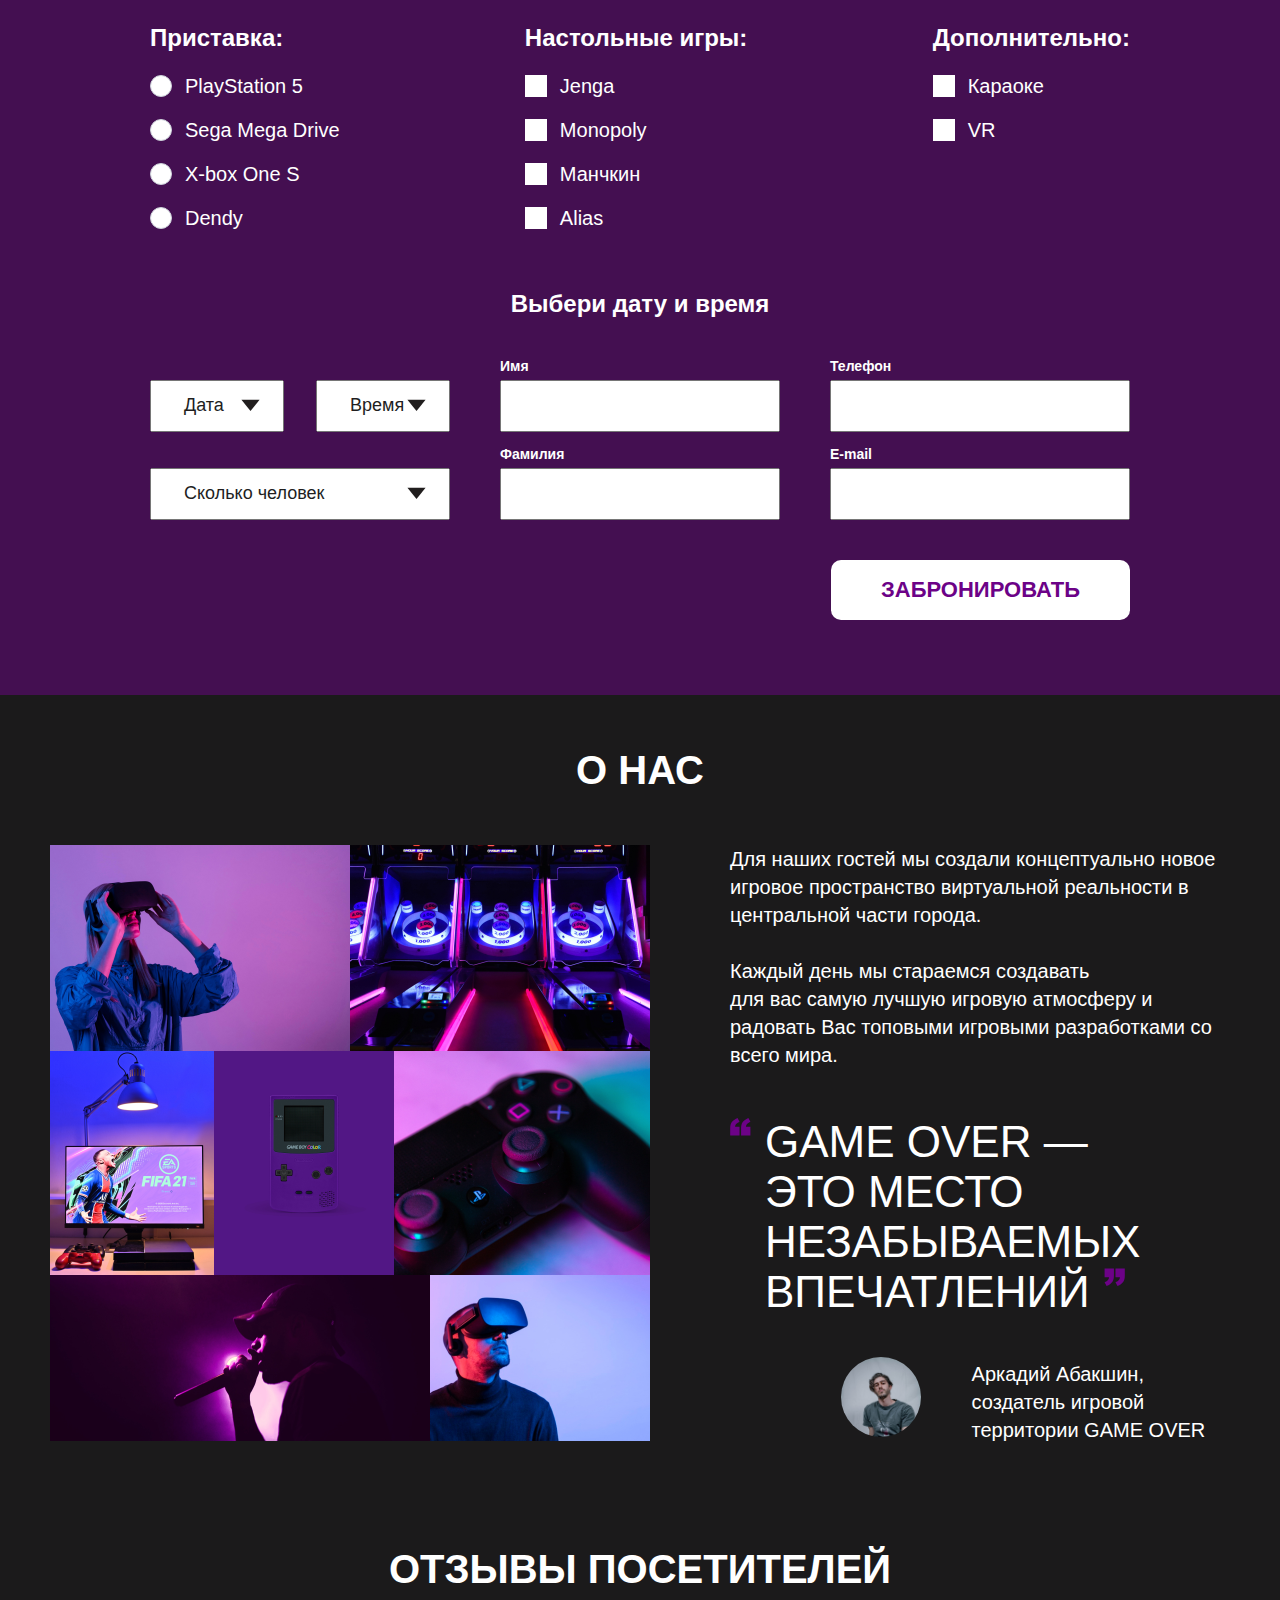
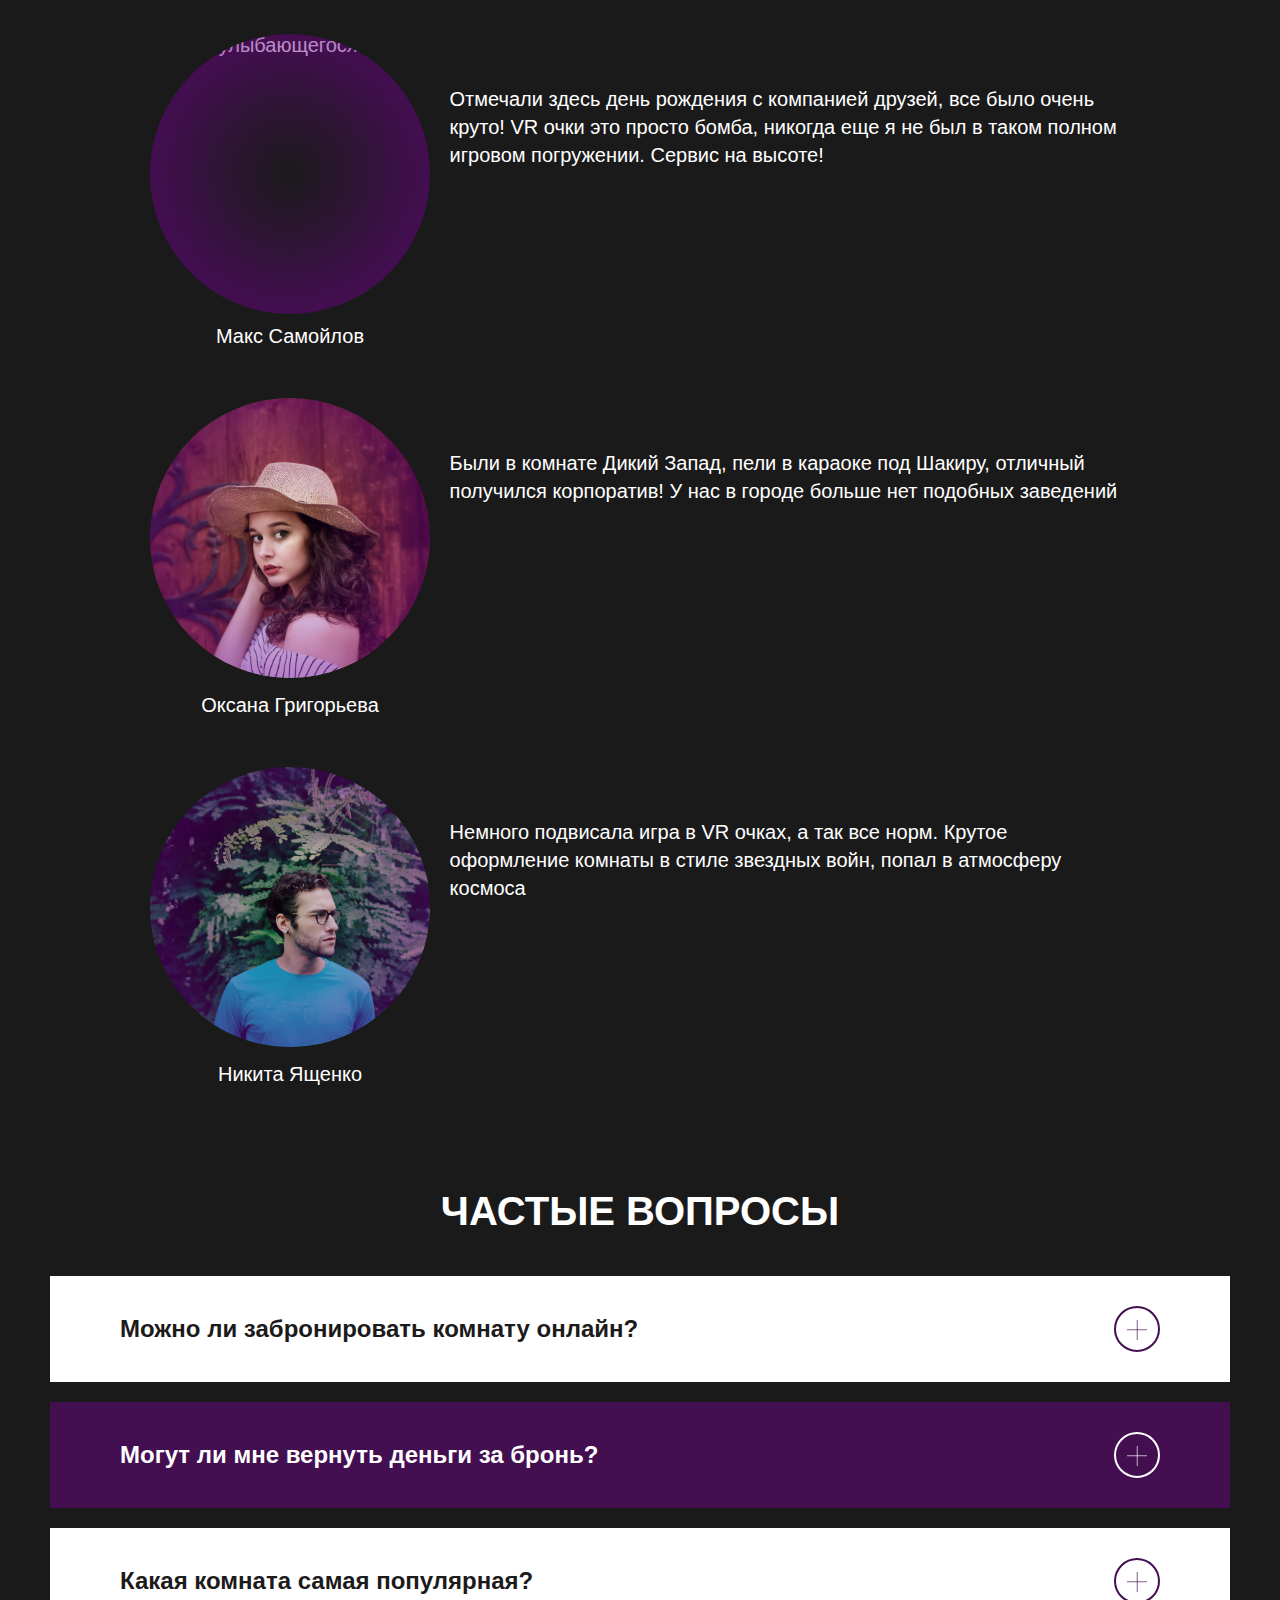
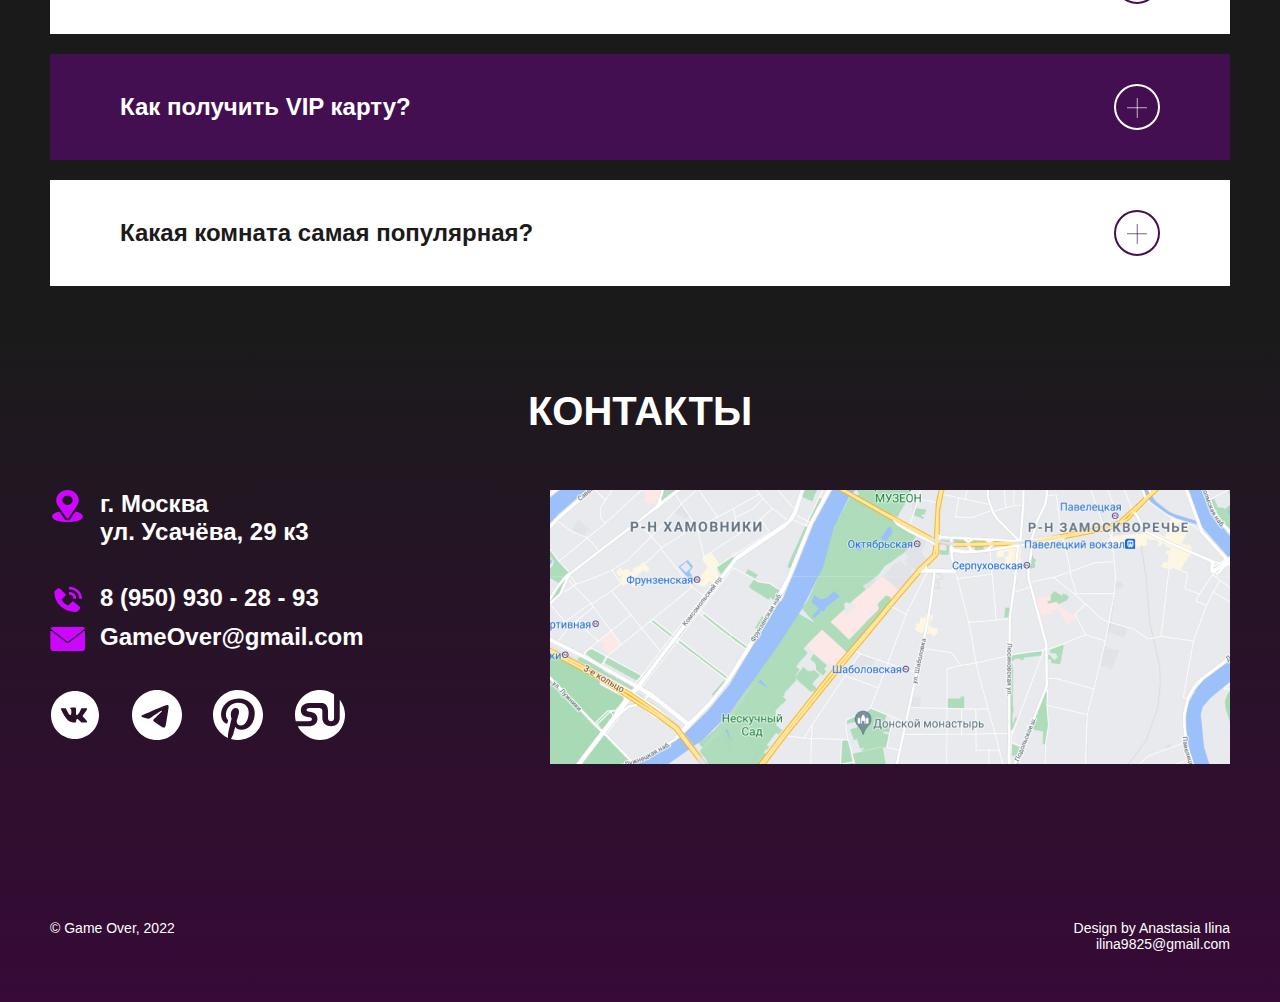
==== commit c6c88cc1: "адаптив banner" ====
--- a/index.html
+++ b/index.html
@@ -12,6 +12,7 @@
     <header class="header">
       <div class="container">
         <nav class="header__nav">
+          <button class="header-room__burger"><span></span><span></span><span></span></button>
           <img class="header__img" src="img/logo-header.svg" alt="Логотип GO" />
           <ul class="header__list">
             <li><a class="header__link" href="#halls">Залы</a></li>
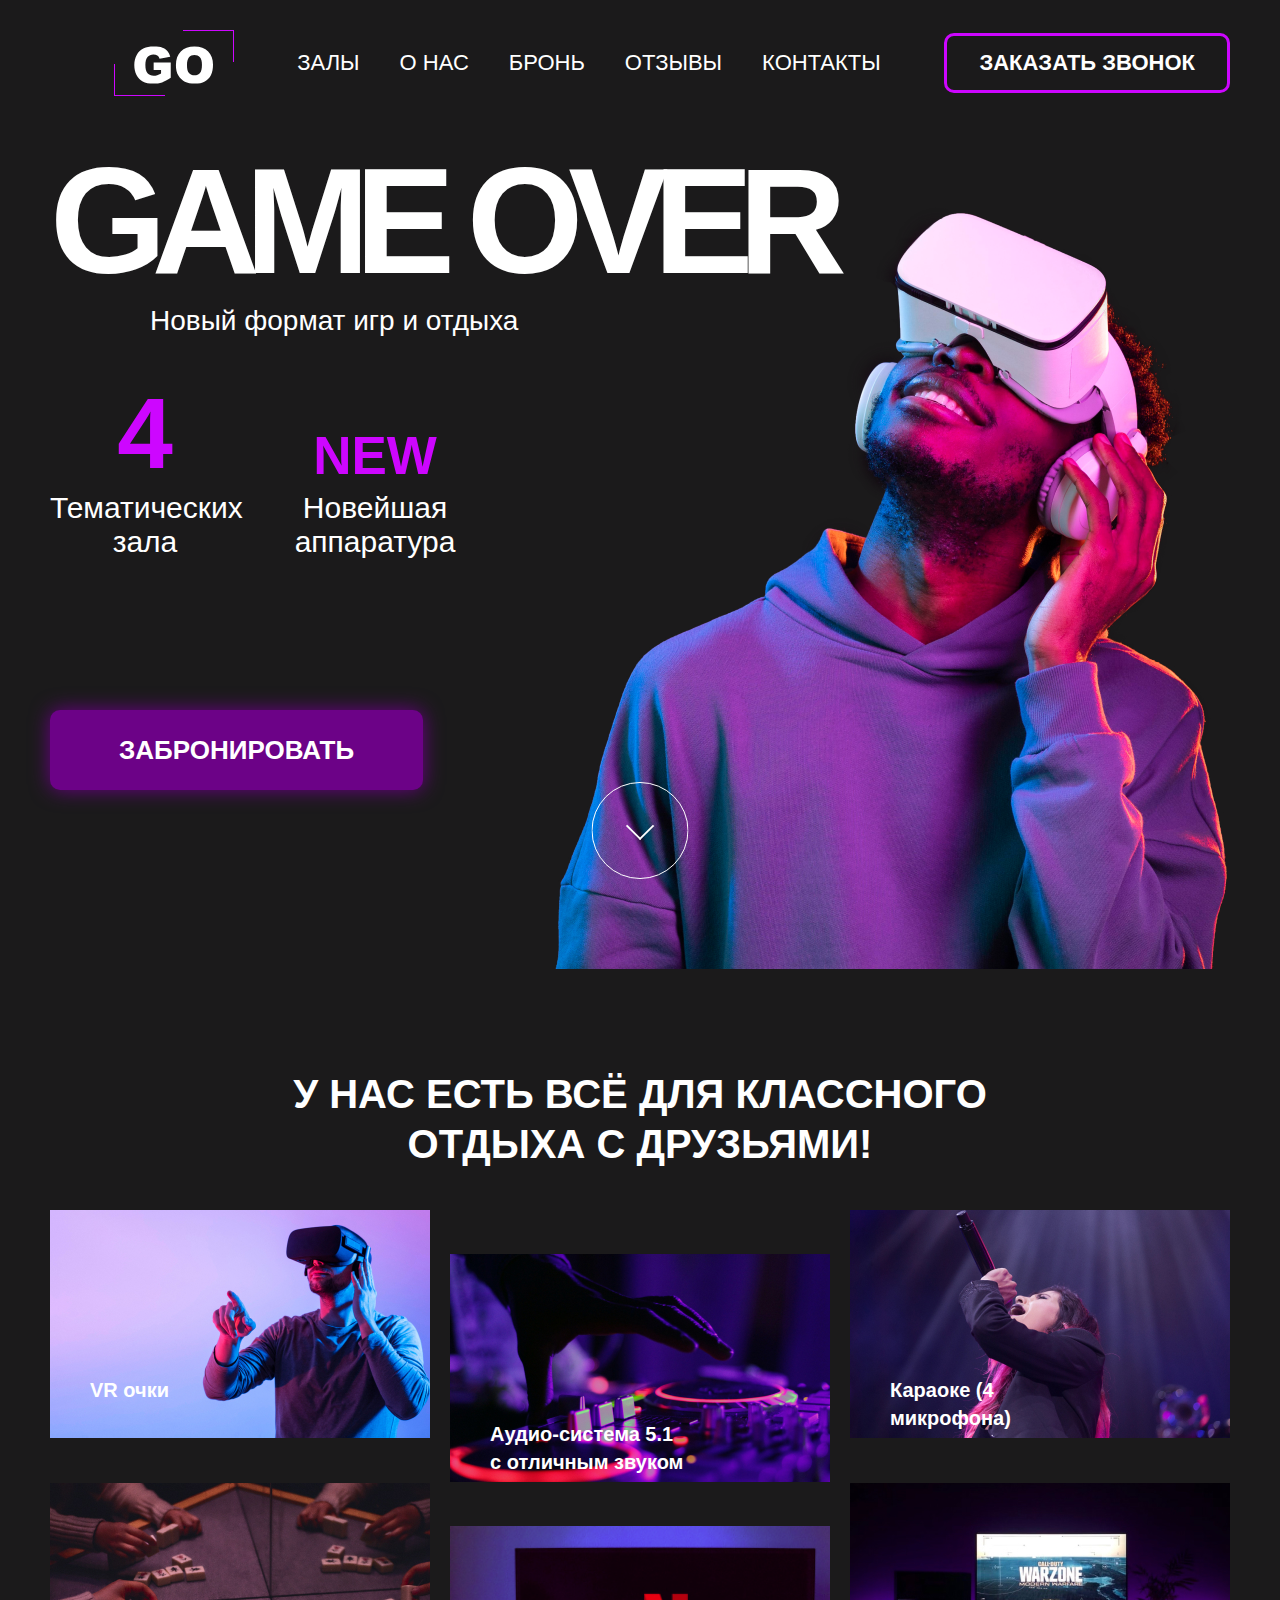
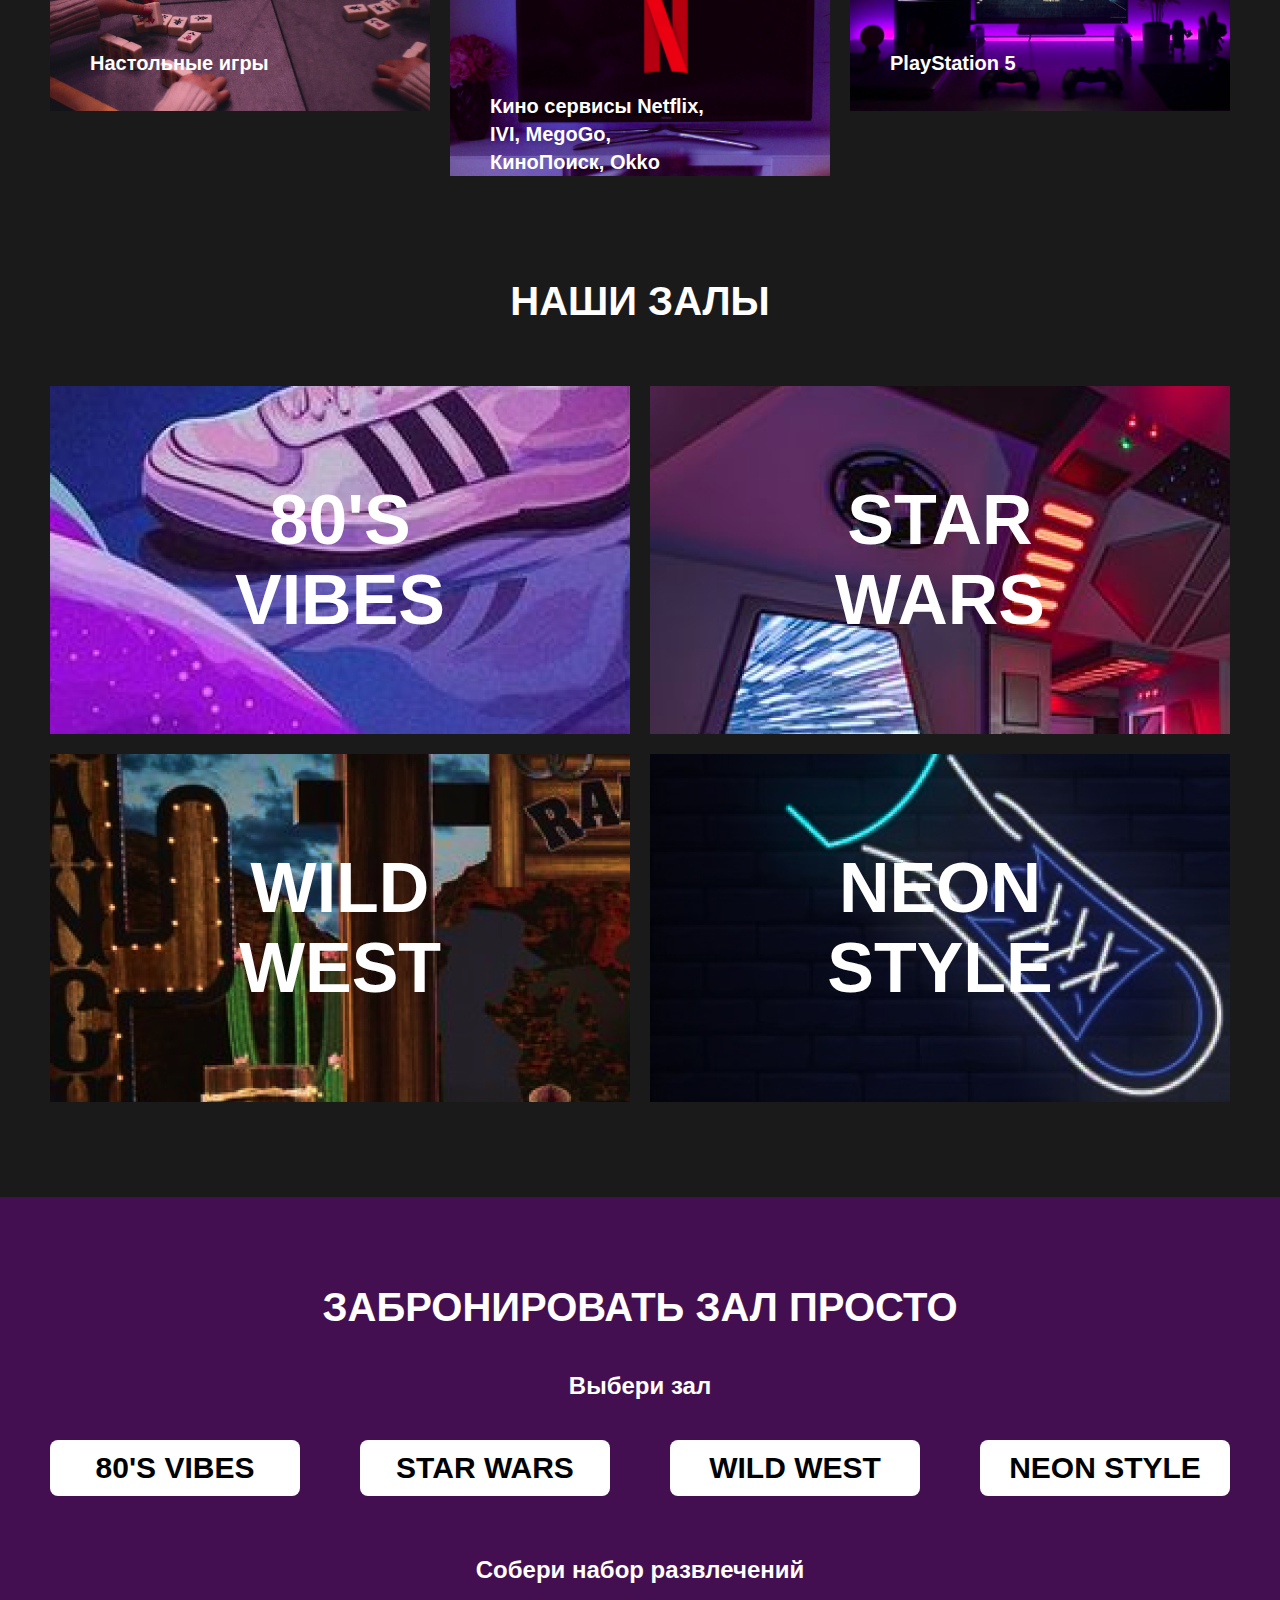
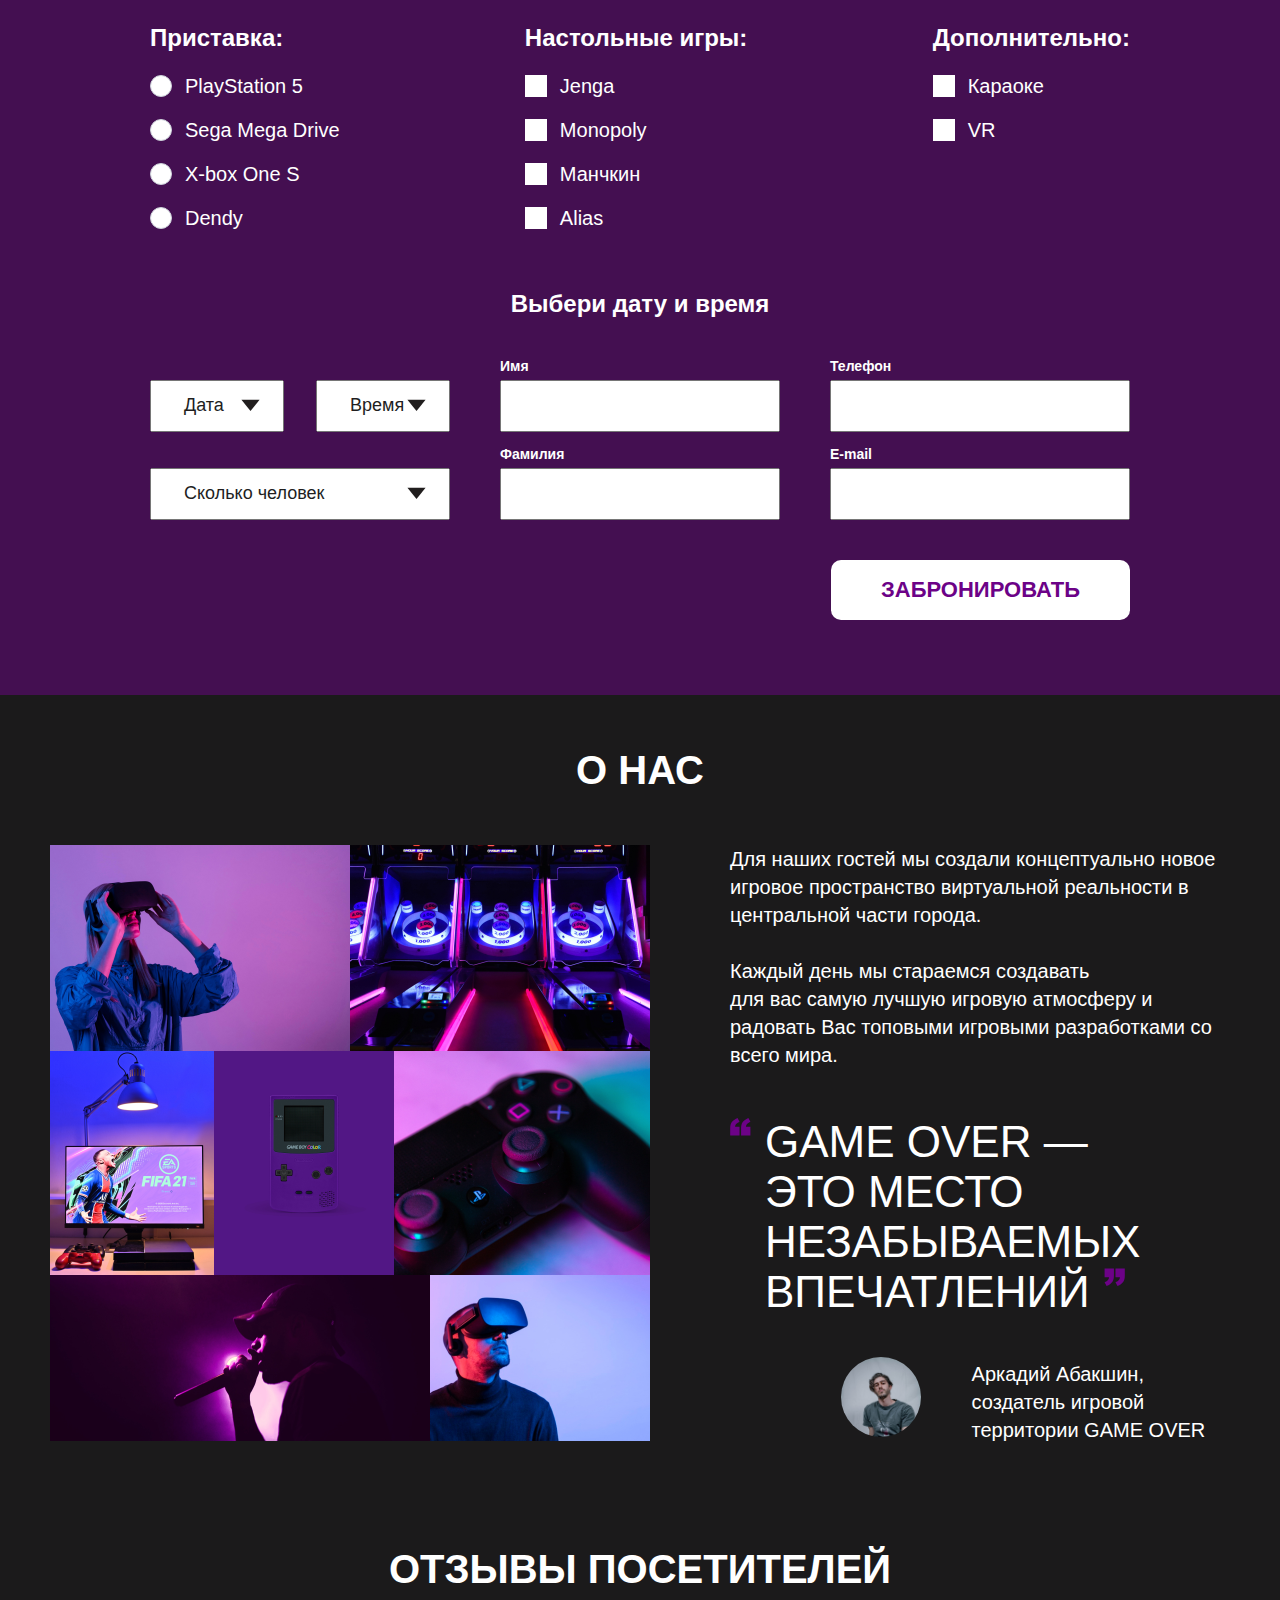
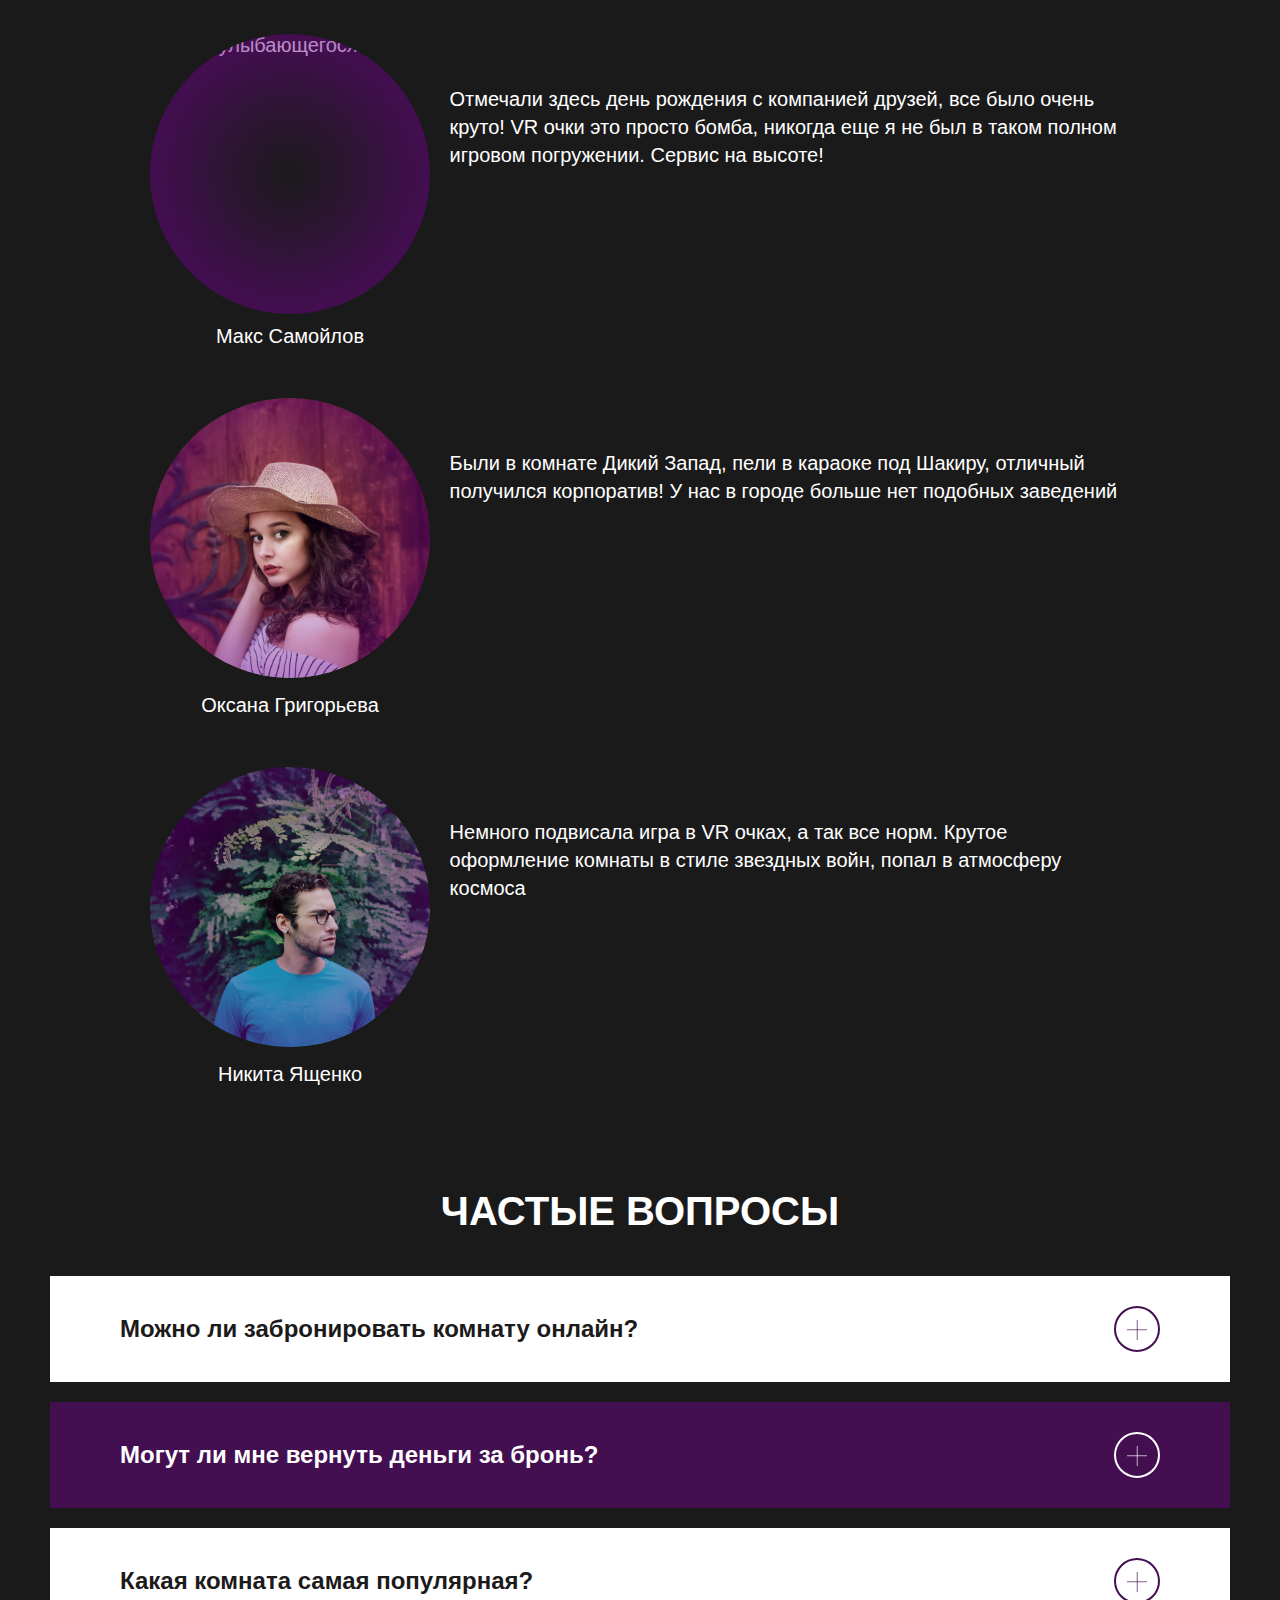
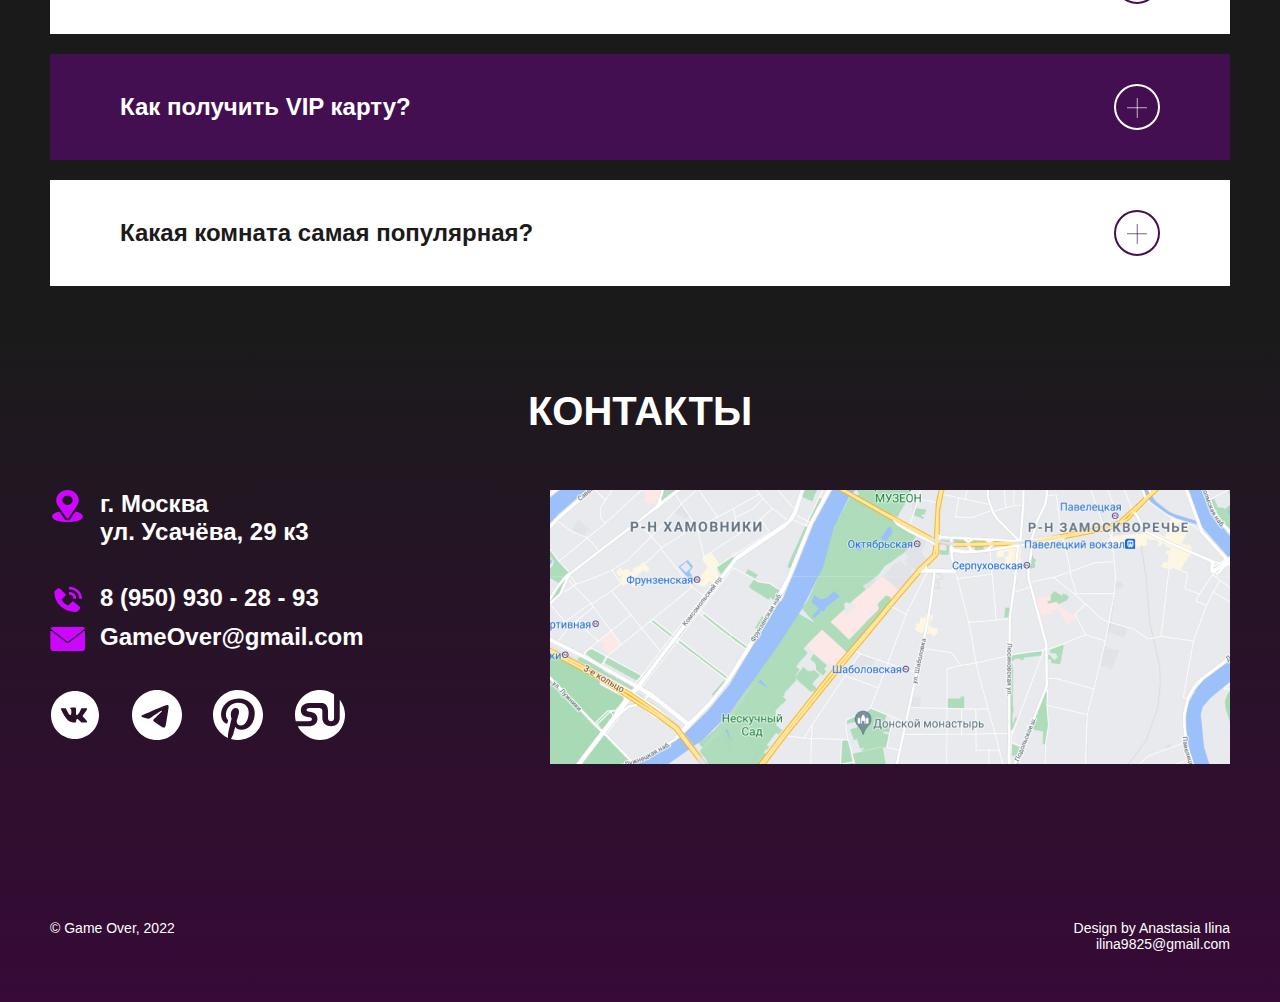
==== commit c1a5d2c9: "адаптив форм" ====
--- a/index.html
+++ b/index.html
@@ -149,13 +149,15 @@
 
               <fieldset class="date">
                 <legend class="legend legend__title">Выбери дату и время</legend>
+
+<div class="date__orige">
                 <div class="date__block">
                   <fieldset class="date__fieldset">
                     <div class="date-time">
-                      <label class="date__label"><input class="date__input" type="text" name="date" onfocus="(this.type='date')" onblur="(this.type='text')" placeholder="Дата" /></label>
-                      <label class="date__label"><input class="date__input" type="text" name="time" onfocus="(this.type='time')" onblur="(this.type='text')" placeholder="Время" /></label>
+                      <label class="date__label date__label_w"><input class="date__input" type="text" name="date" onfocus="(this.type='date')" onblur="(this.type='text')" placeholder="Дата" /></label>
+                      <label class="date__label date__label_w"><input class="date__input" type="text" name="time" onfocus="(this.type='time')" onblur="(this.type='text')" placeholder="Время" /></label>
                     </div>
-                    <label class="date__label"><input class="date__input" type="text" name="number" onfocus="(this.type='number')" onblur="(this.type='text')" placeholder="Сколько человек" /></label>
+                    <label class="date__label date__label_wdth"><input class="date__input" type="text" name="number" onfocus="(this.type='number')" onblur="(this.type='text')" placeholder="Сколько человек" /></label>
                   </fieldset>
 
                   <fieldset class="date__fieldset date__fieldset_w_280">
@@ -180,6 +182,42 @@
                     </p>
                   </fieldset>
                 </div>
+              </div>
+
+                <div class="date__duble">
+                <div class="date__block">
+                  <div class="date__fieldset">
+                    <div class="date-time">
+                      <label class="date__label date__label_w"><input class="date__input" type="text" name="date" onfocus="(this.type='date')" onblur="(this.type='text')" placeholder="Дата" /></label>
+                      <label class="date__label date__label_w"><input class="date__input" type="text" name="time" onfocus="(this.type='time')" onblur="(this.type='text')" placeholder="Время"/></label>
+                    </div>
+                    <p>
+                      <label class="date__label date__label_mb" for="name">Имя</label>
+                      <input class="date__input" type="text" name="name" id="name" required />
+                    </p>
+                    <p>
+                      <label class="date__label date__label_mb" for="surname">Фамилия</label>
+                      <input class="date__input" type="text" name="surname" id="surname" required />
+                    </p>
+                  </div>
+
+                  <div class="date__fieldset">
+                    <p>
+                      <label class="date__label date__label_wdth"
+                        ><input class="date__input" type="text" name="number" onfocus="(this.type='number')" onblur="(this.type='text')" placeholder="Сколько человек"
+                      /></label>
+                    </p>
+                    <p>
+                      <label class="date__label date__label_mb" for="phone">Телефон</label>
+                      <input class="date__input" type="tel" name="phone" id="phone" required />
+                    </p>
+                    <p>
+                      <label class="date__label date__label_mb" for="email">E-mail</label>
+                      <input class="date__input" type="email" name="email" id="email" required />
+                    </p>
+                  </div>
+                </div>
+              </div>
               </fieldset>
               <div class="form__btn">
                 <button class="form__button" type="submit">Забронировать</button>
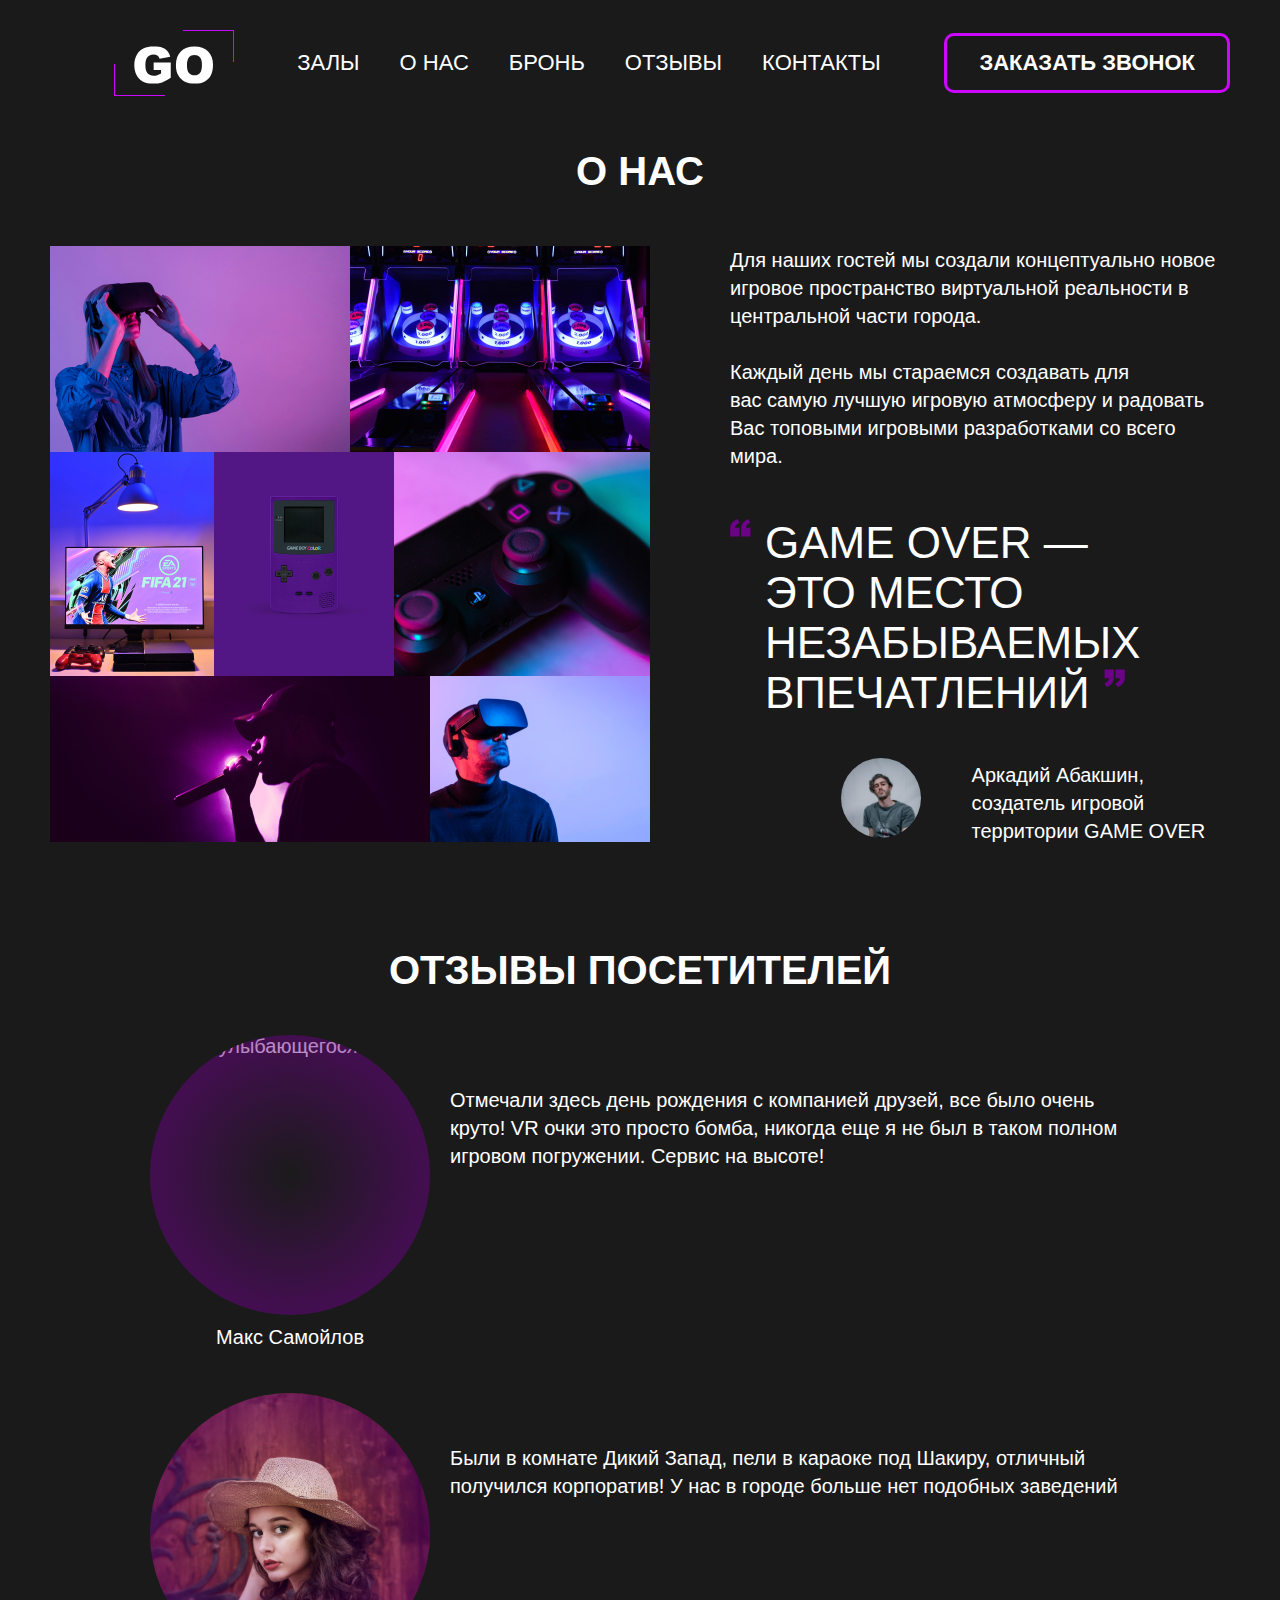
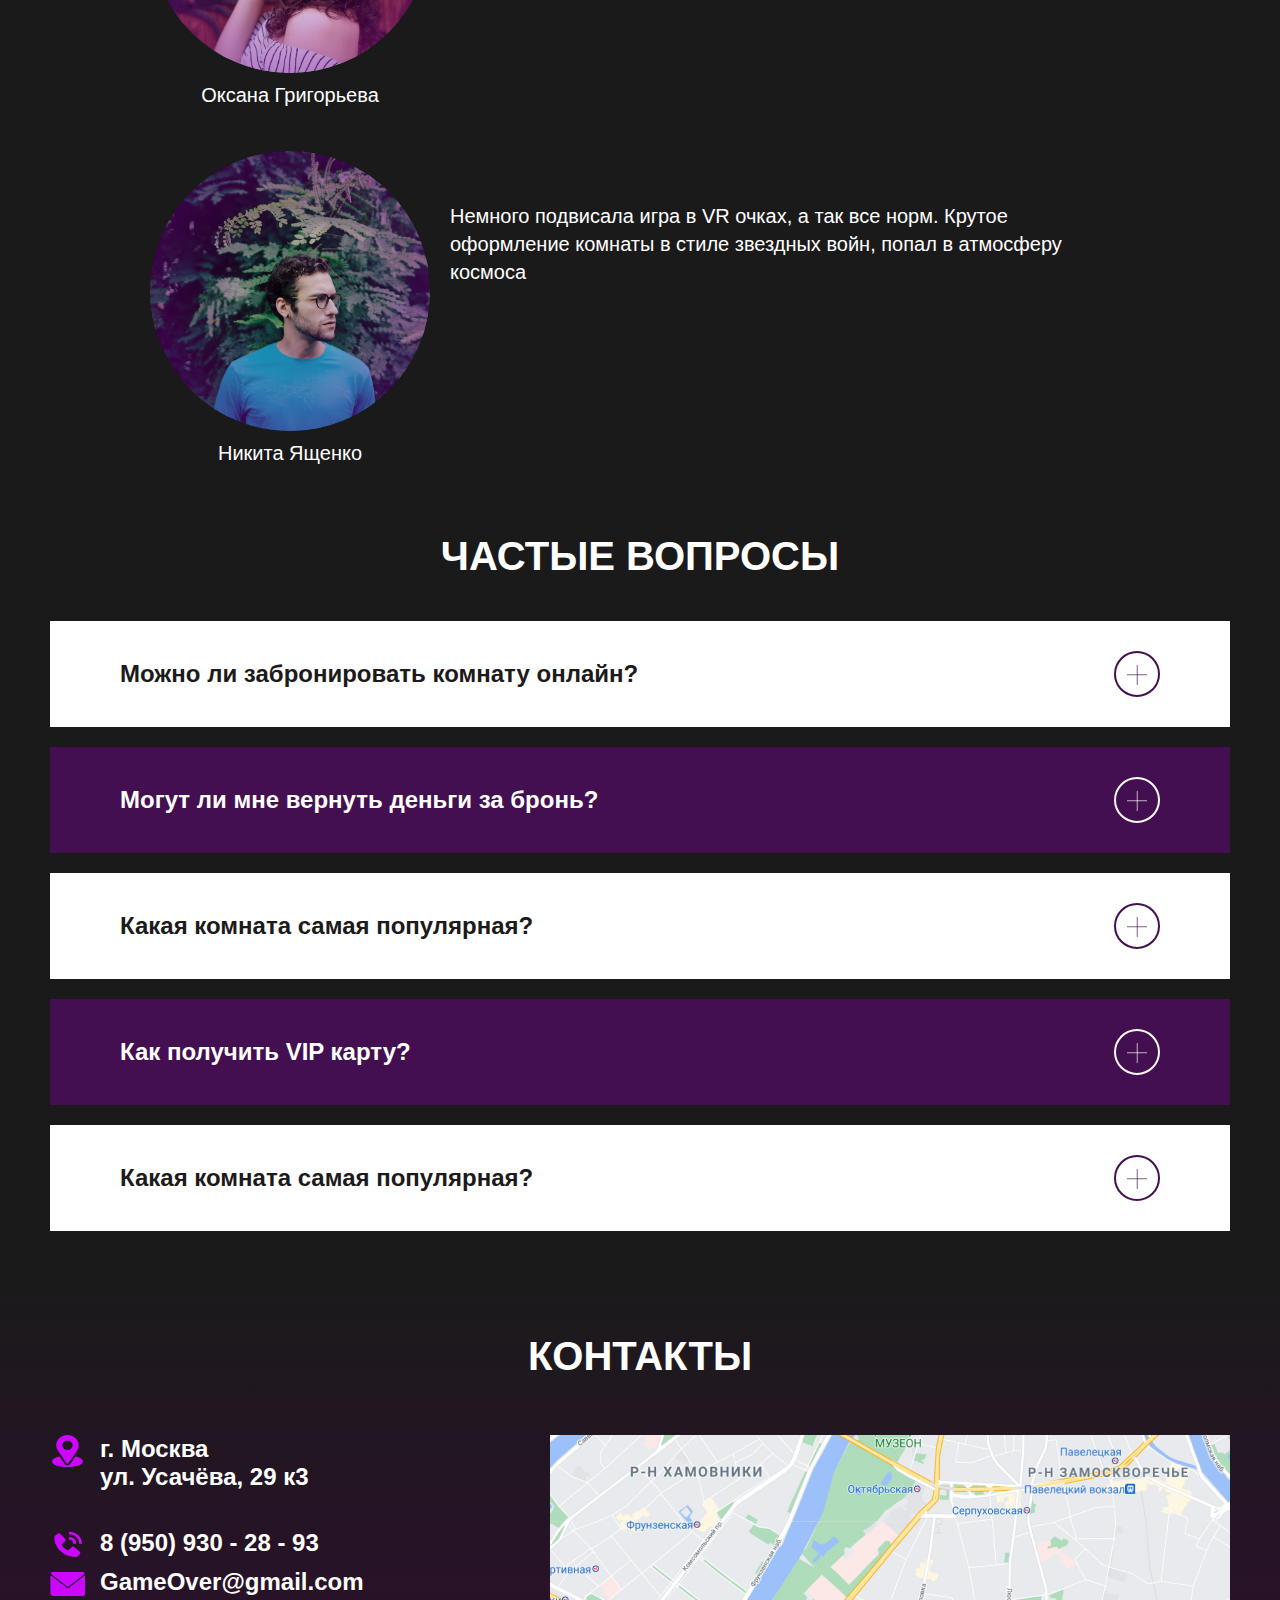
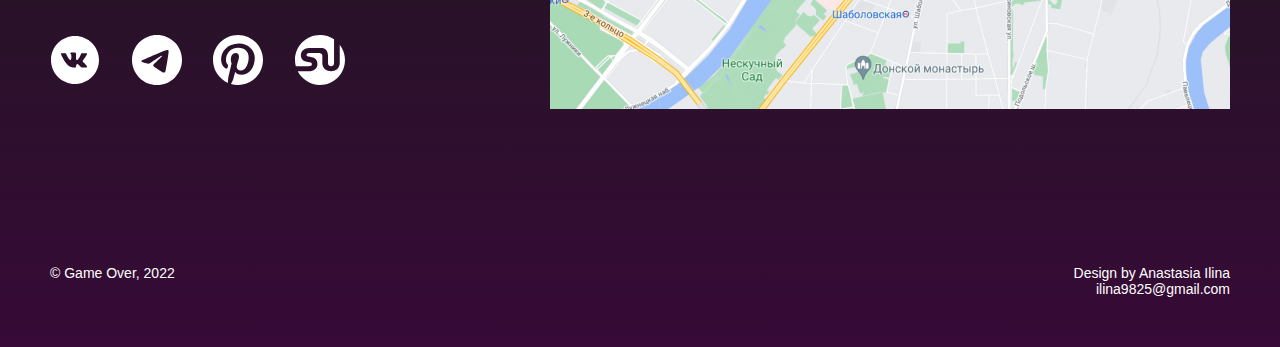
==== commit 323c35eb: "reviews адаптив" ====
--- a/index.html
+++ b/index.html
@@ -27,7 +27,7 @@
     </header>
 
     <main>
-      <section class="banner">
+      <!-- <section class="banner">
         <div class="container">
           <div class="banner__block">
             <h1 class="banner__title">Game over</h1>
@@ -55,9 +55,9 @@
             </div>
           </div>
         </div>
-      </section>
-
-      <section class="promo" id="promo">
+      </section> -->
+
+      <!-- <section class="promo" id="promo">
         <div class="container">
           <h2 class="promo__title title">У нас есть всё для классного отдыха с друзьями!</h2>
           <ul class="promo__list">
@@ -81,9 +81,9 @@
             </li>
           </ul>
         </div>
-      </section>
-
-      <section class="halls" id="halls">
+      </section> -->
+
+      <!-- <section class="halls" id="halls">
         <div class="container">
           <h2 class="halls__title title">Наши залы</h2>
           <ul class="halls__list">
@@ -101,9 +101,9 @@
             </li>
           </ul>
         </div>
-      </section>
-
-      <section class="reserve" id="reserve">
+      </section> -->
+
+      <!-- <section class="reserve" id="reserve">
         <div class="container">
           <h2 class="reserve__title title">Забронировать зал просто</h2>
           <form class="form" action="https://jsonplaceholder.typicode.com/posts" method="post">
@@ -225,20 +225,26 @@
             </div>
           </form>
         </div>
-      </section>
+      </section> -->
 
       <section class="about" id="about">
         <div class="container">
           <h2 class="about__title title">О нас</h2>
 
           <div class="about__partition">
-            <figure class="about__images">
-              <img class="about__img" src="img/about.png" alt="картинки развлечений" />
-            </figure>
+            <div class="about__duble">
+              <div class="about__images">
+                <img class="about__img" src="img/about.png" alt="картинки развлечений" />
+              </div>
+              <div class="about__block1">
+                <p class="about-text">Для наших гостей мы создали концептуально новое игровое пространство виртуальной реальности&nbsp;в&nbsp;центральной&nbsp;части&nbsp;города.</p>
+                <p class="about-text">Каждый день мы стараемся создавать для вас самую лучшую игровую атмосферу и радовать Вас&nbsp;топовыми&nbsp;игровыми разработками со всего мира.</p>
+              </div>
+            </div>
             <div class="about__content">
               <div class="about__block">
                 <p class="about-text">Для наших гостей мы создали концептуально новое игровое пространство виртуальной реальности в центральной части города.</p>
-                <p class="about-text">Каждый день мы стараемся создавать для&nbsp;вас&nbsp;самую лучшую игровую атмосферу и радовать Вас топовыми игровыми разработками со всего мира.</p>
+                <p class="about-text">Каждый день мы стараемся создавать&nbsp;для вас&nbsp;самую&nbsp;лучшую игровую атмосферу и радовать Вас топовыми игровыми разработками со&nbsp;всего мира.</p>
               </div>
               <blockquote class="blockquote">
                 <p class="blockquote__text">GAME OVER &mdash;это&nbsp;место незабываемых впечатлений</p>
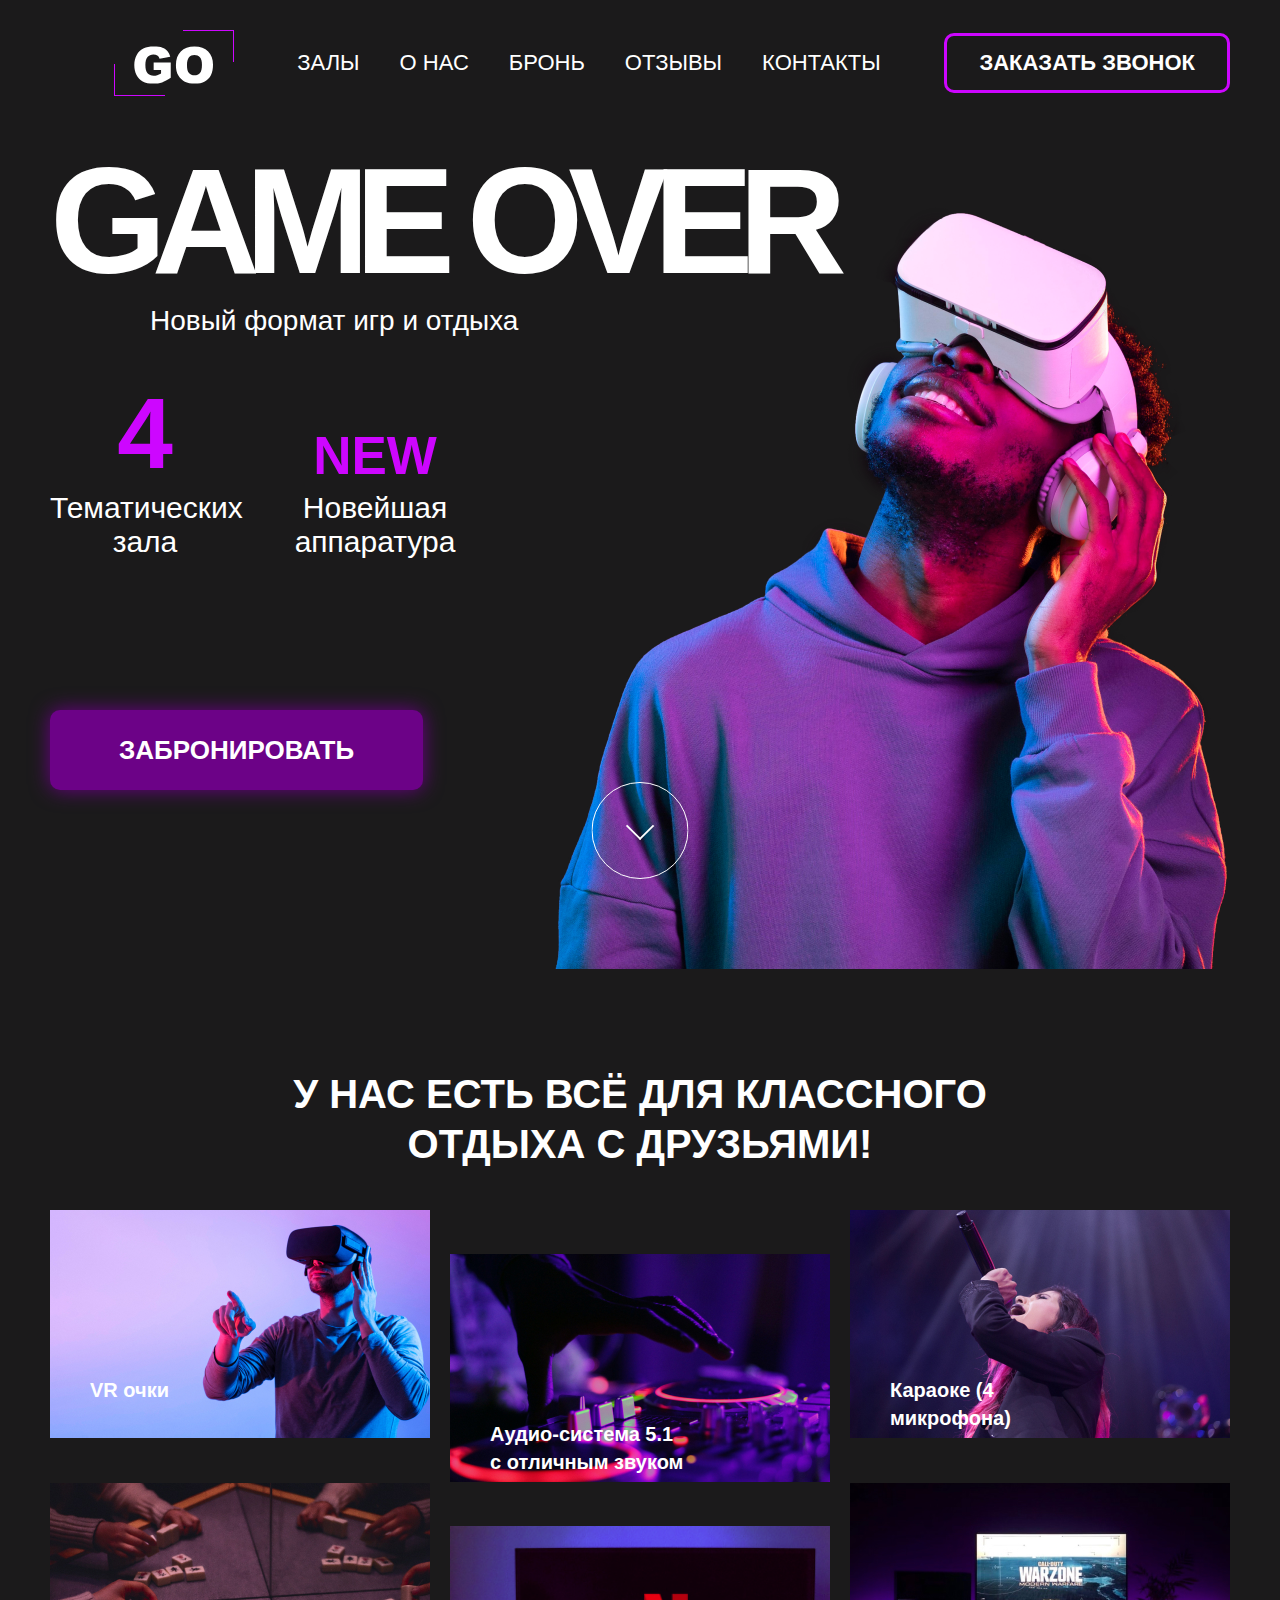
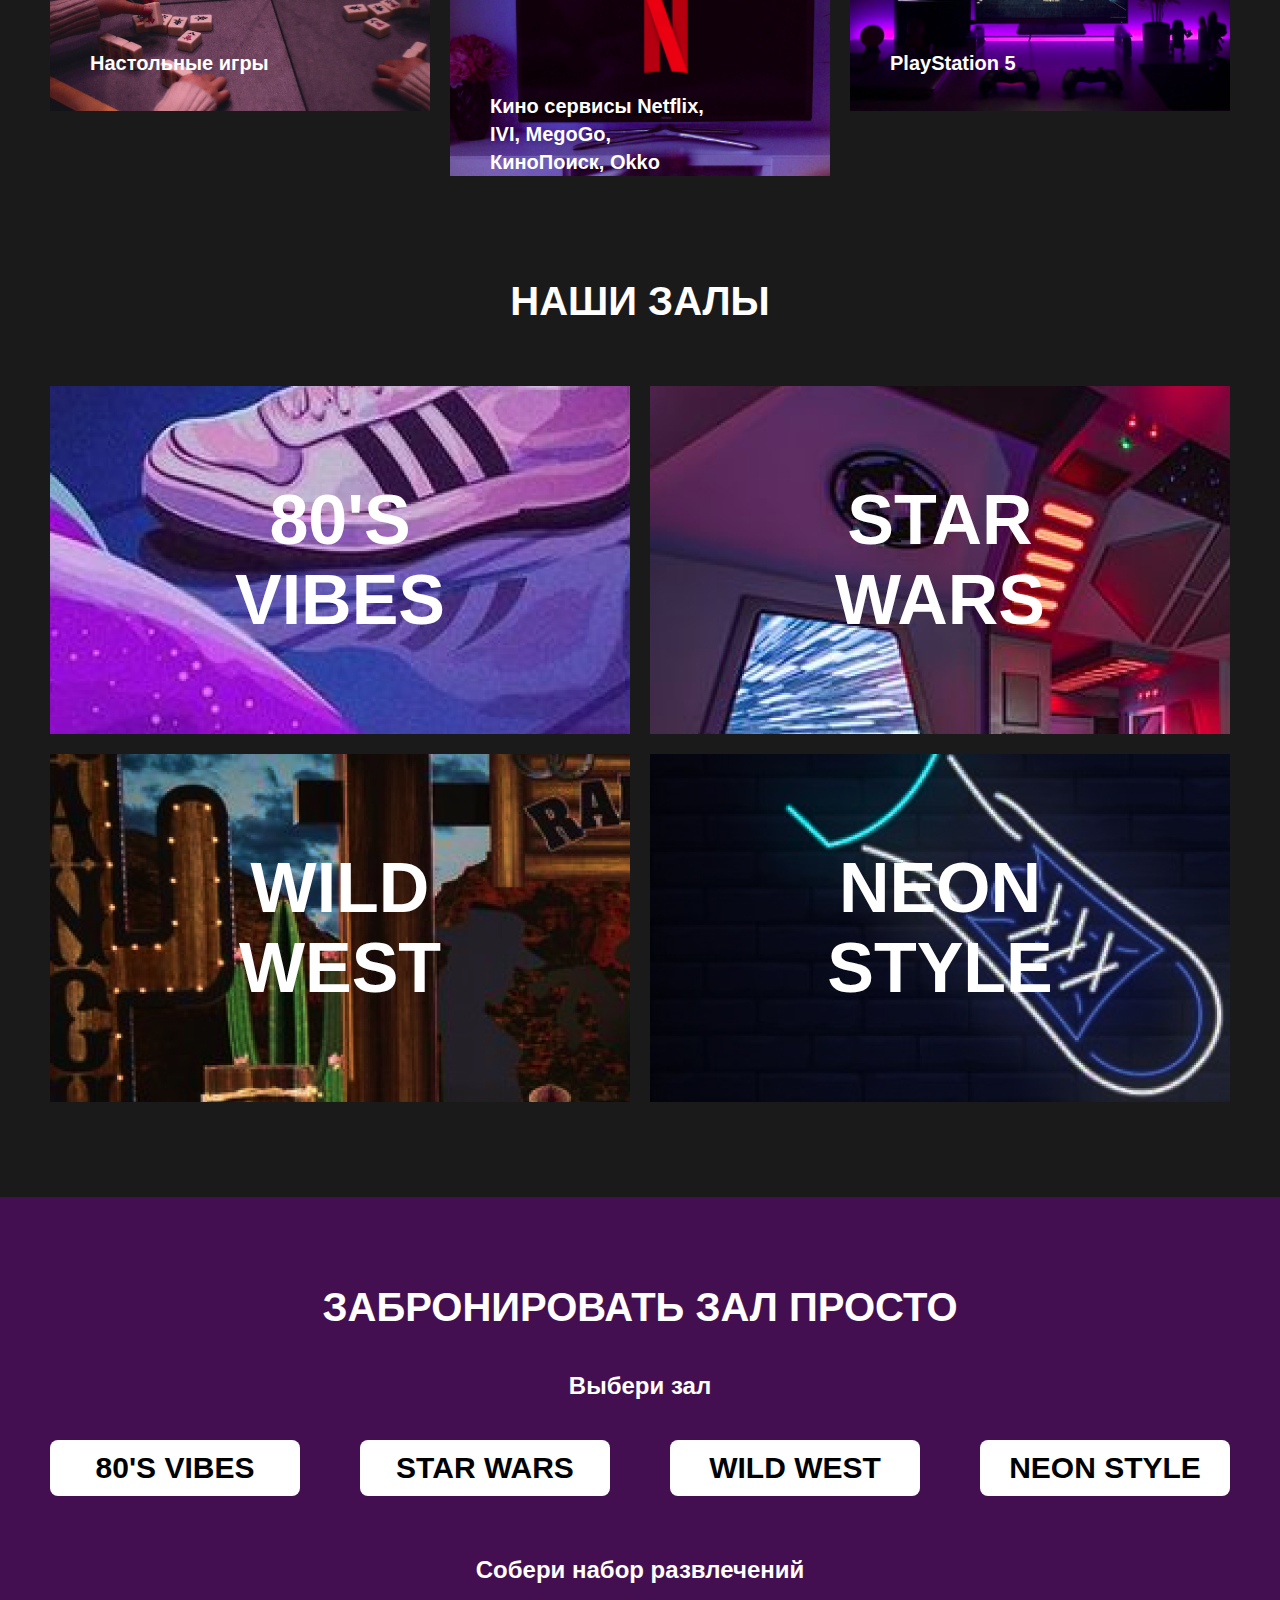
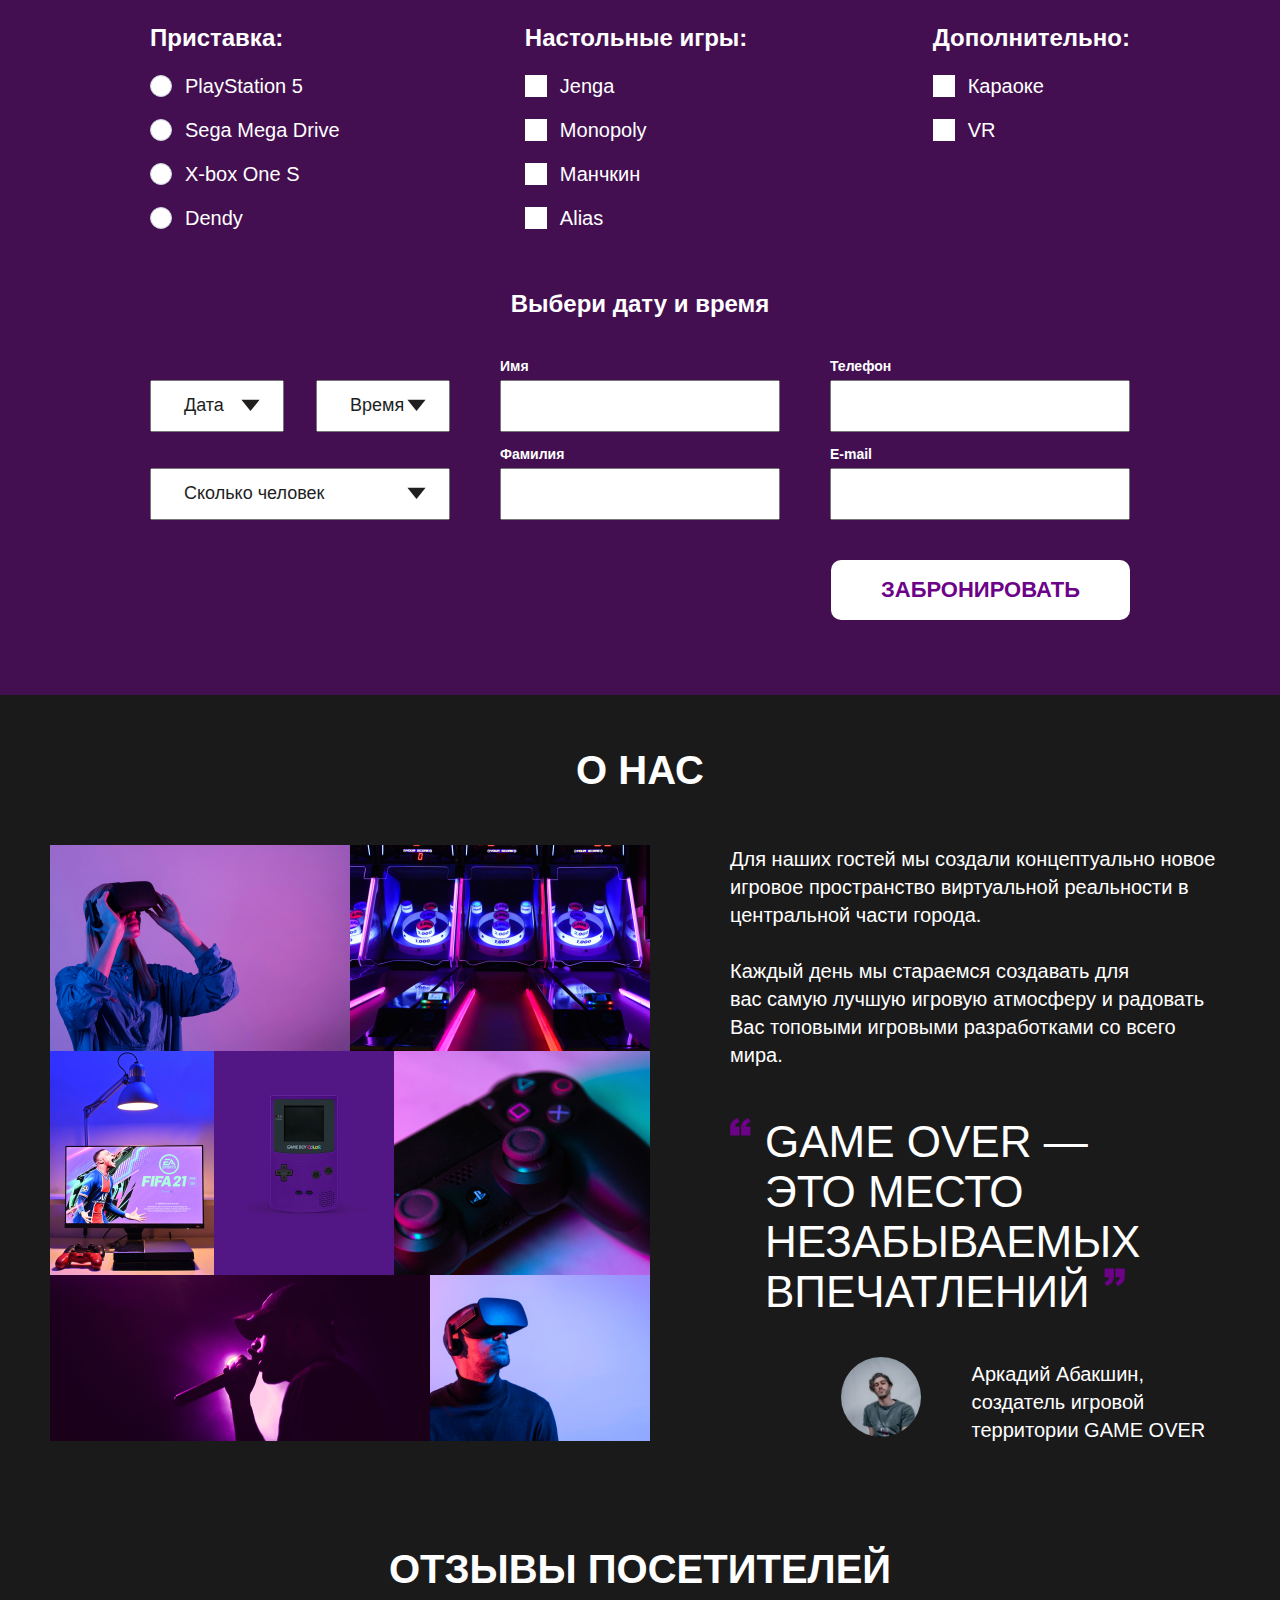
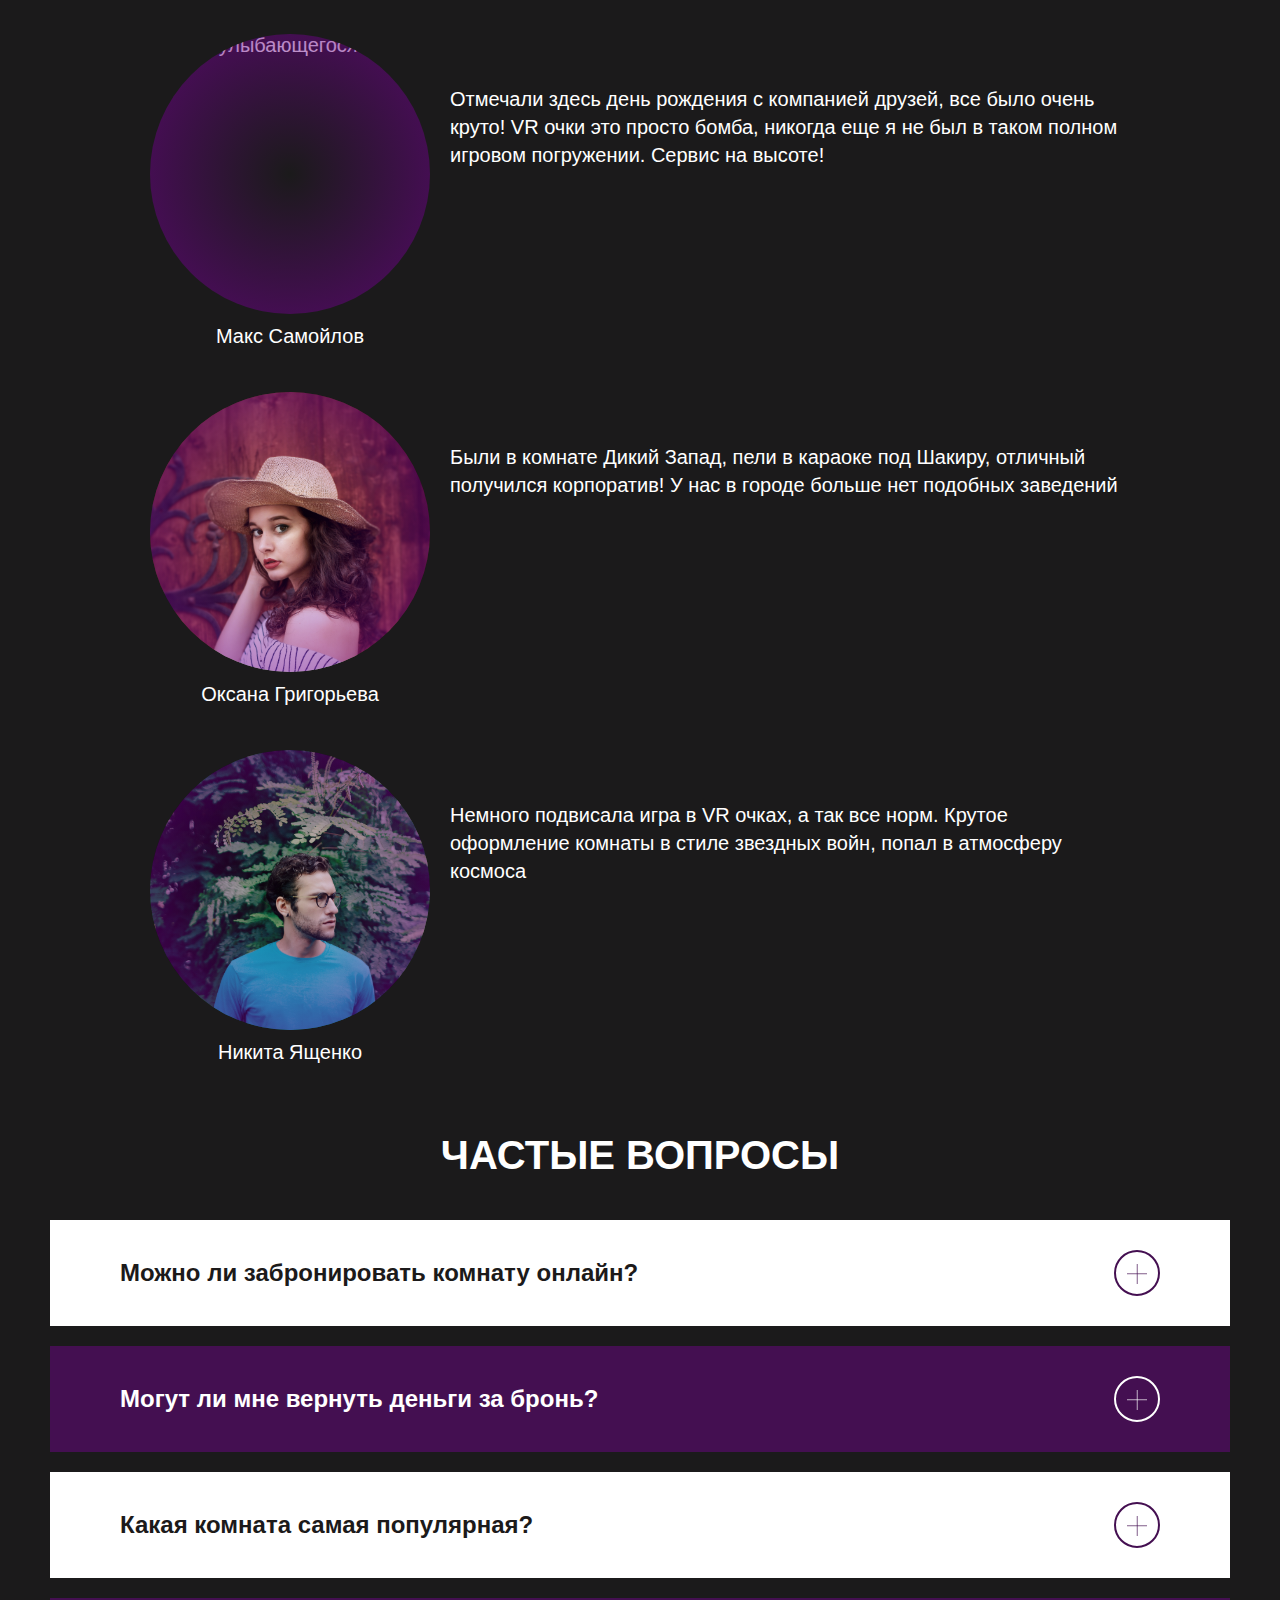
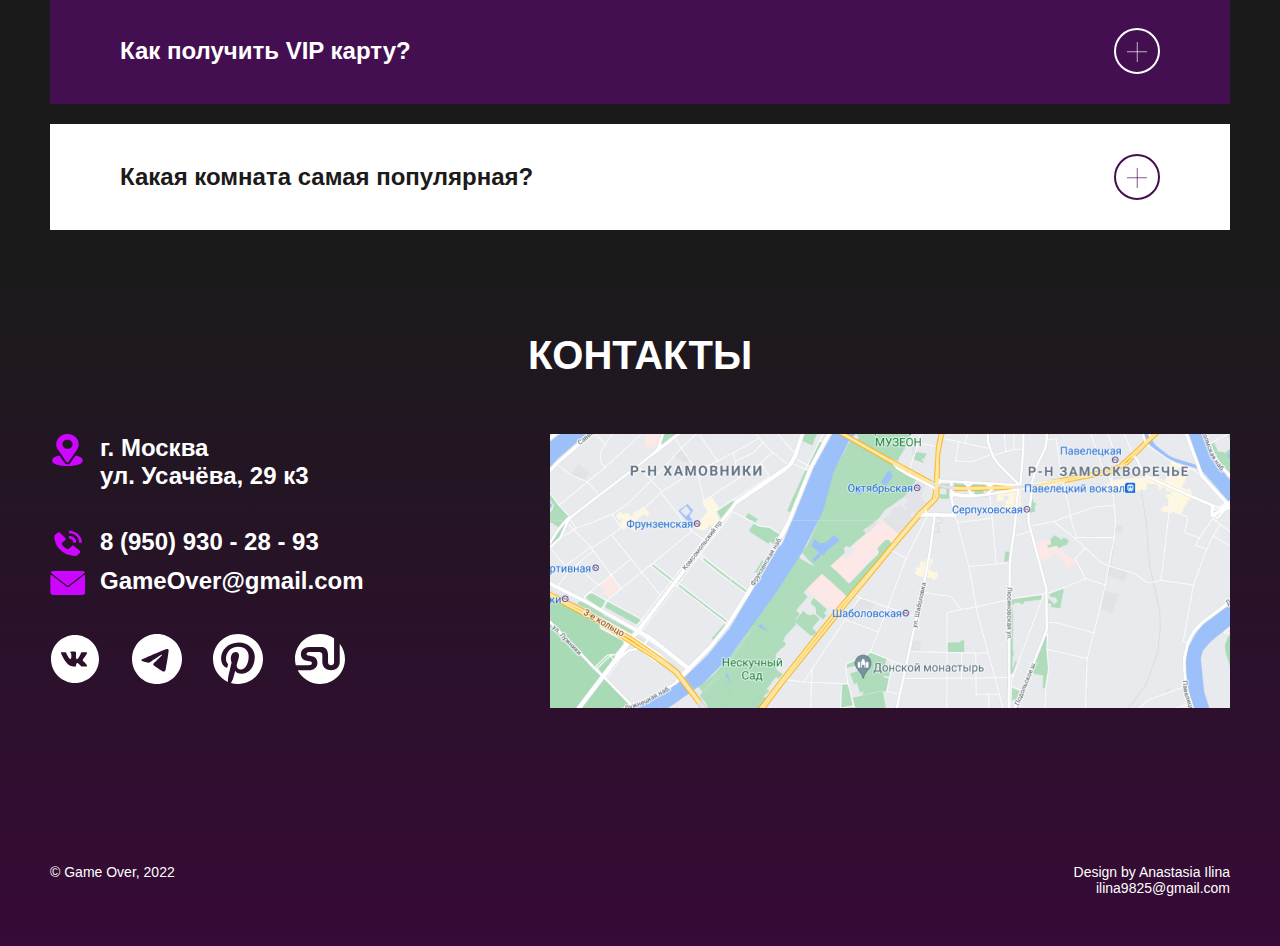
==== commit 11fcdf63: "на проверку раскоментировал" ====
--- a/index.html
+++ b/index.html
@@ -27,7 +27,7 @@
     </header>
 
     <main>
-      <!-- <section class="banner">
+      <section class="banner">
         <div class="container">
           <div class="banner__block">
             <h1 class="banner__title">Game over</h1>
@@ -55,9 +55,9 @@
             </div>
           </div>
         </div>
-      </section> -->
-
-      <!-- <section class="promo" id="promo">
+      </section>
+
+      <section class="promo" id="promo">
         <div class="container">
           <h2 class="promo__title title">У нас есть всё для классного отдыха с друзьями!</h2>
           <ul class="promo__list">
@@ -81,9 +81,9 @@
             </li>
           </ul>
         </div>
-      </section> -->
-
-      <!-- <section class="halls" id="halls">
+      </section>
+
+      <section class="halls" id="halls">
         <div class="container">
           <h2 class="halls__title title">Наши залы</h2>
           <ul class="halls__list">
@@ -101,9 +101,9 @@
             </li>
           </ul>
         </div>
-      </section> -->
-
-      <!-- <section class="reserve" id="reserve">
+      </section>
+
+      <section class="reserve" id="reserve">
         <div class="container">
           <h2 class="reserve__title title">Забронировать зал просто</h2>
           <form class="form" action="https://jsonplaceholder.typicode.com/posts" method="post">
@@ -225,7 +225,7 @@
             </div>
           </form>
         </div>
-      </section> -->
+      </section>
 
       <section class="about" id="about">
         <div class="container">
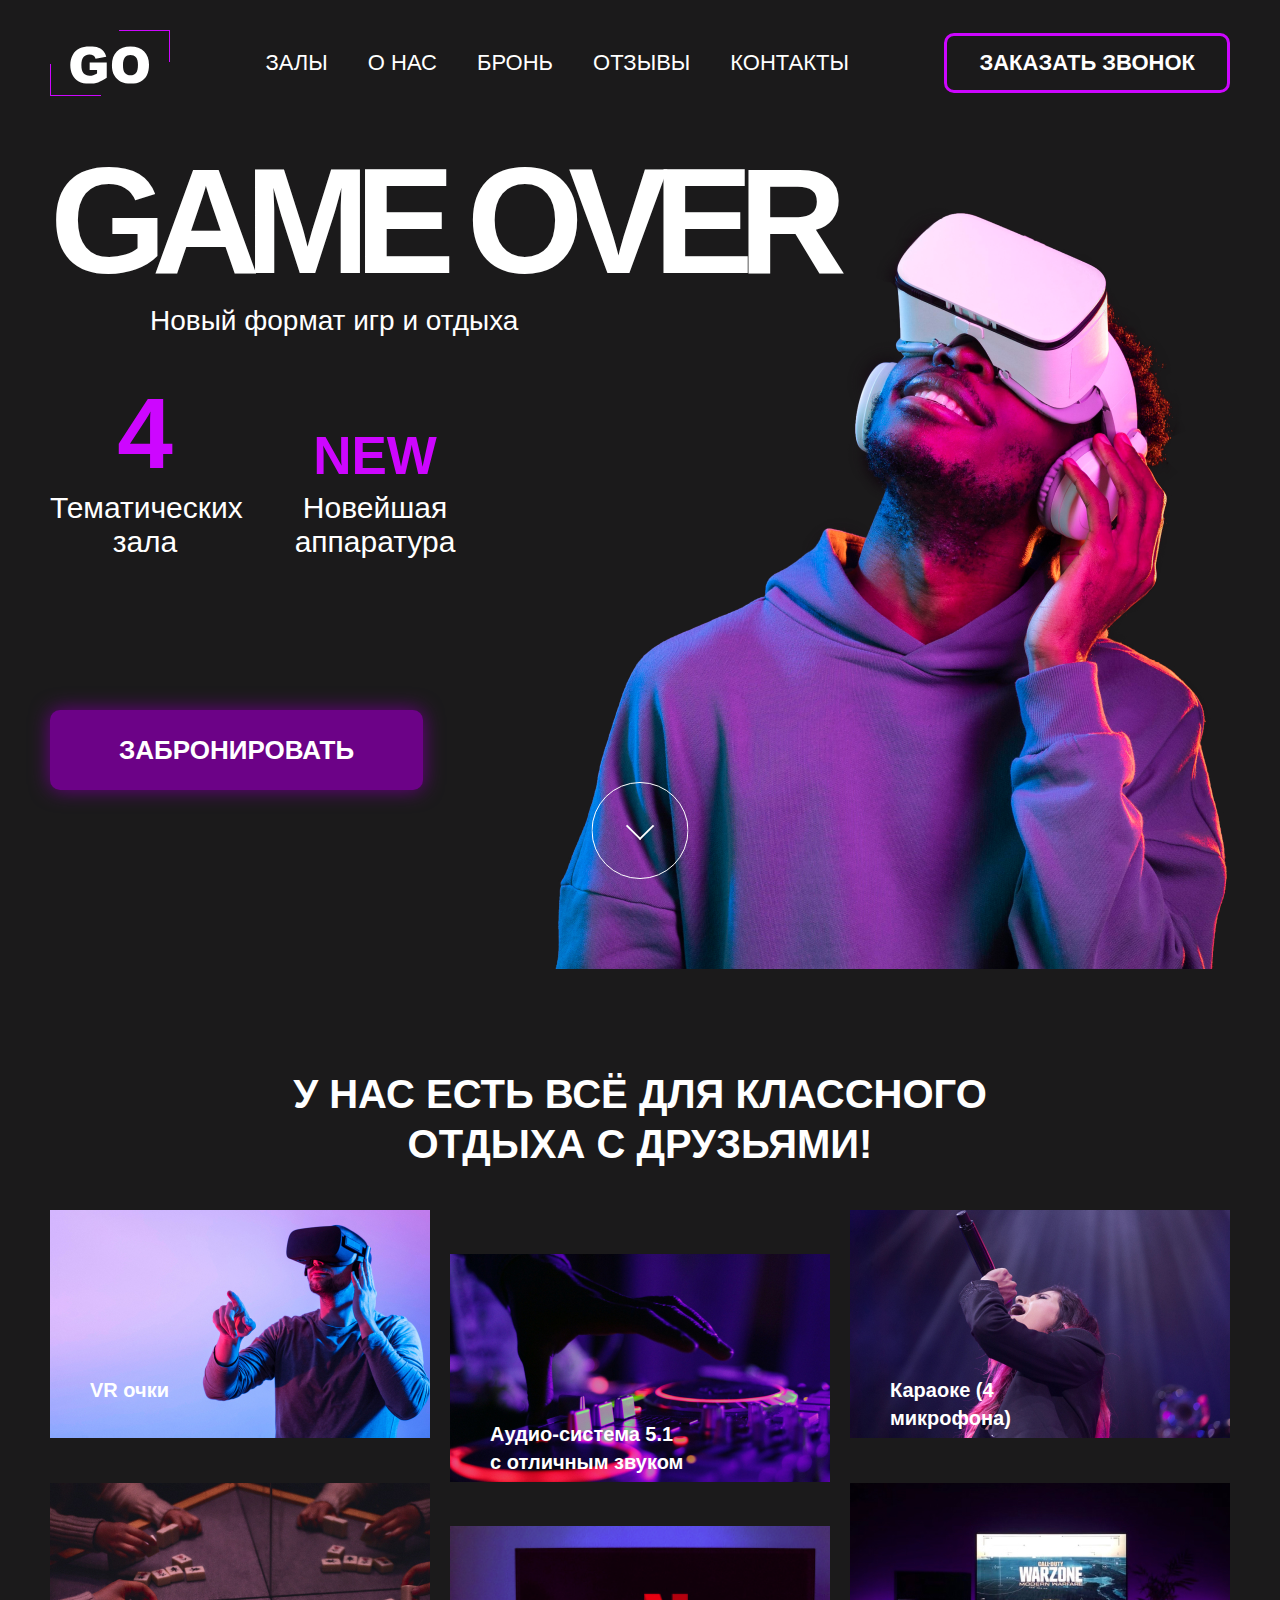
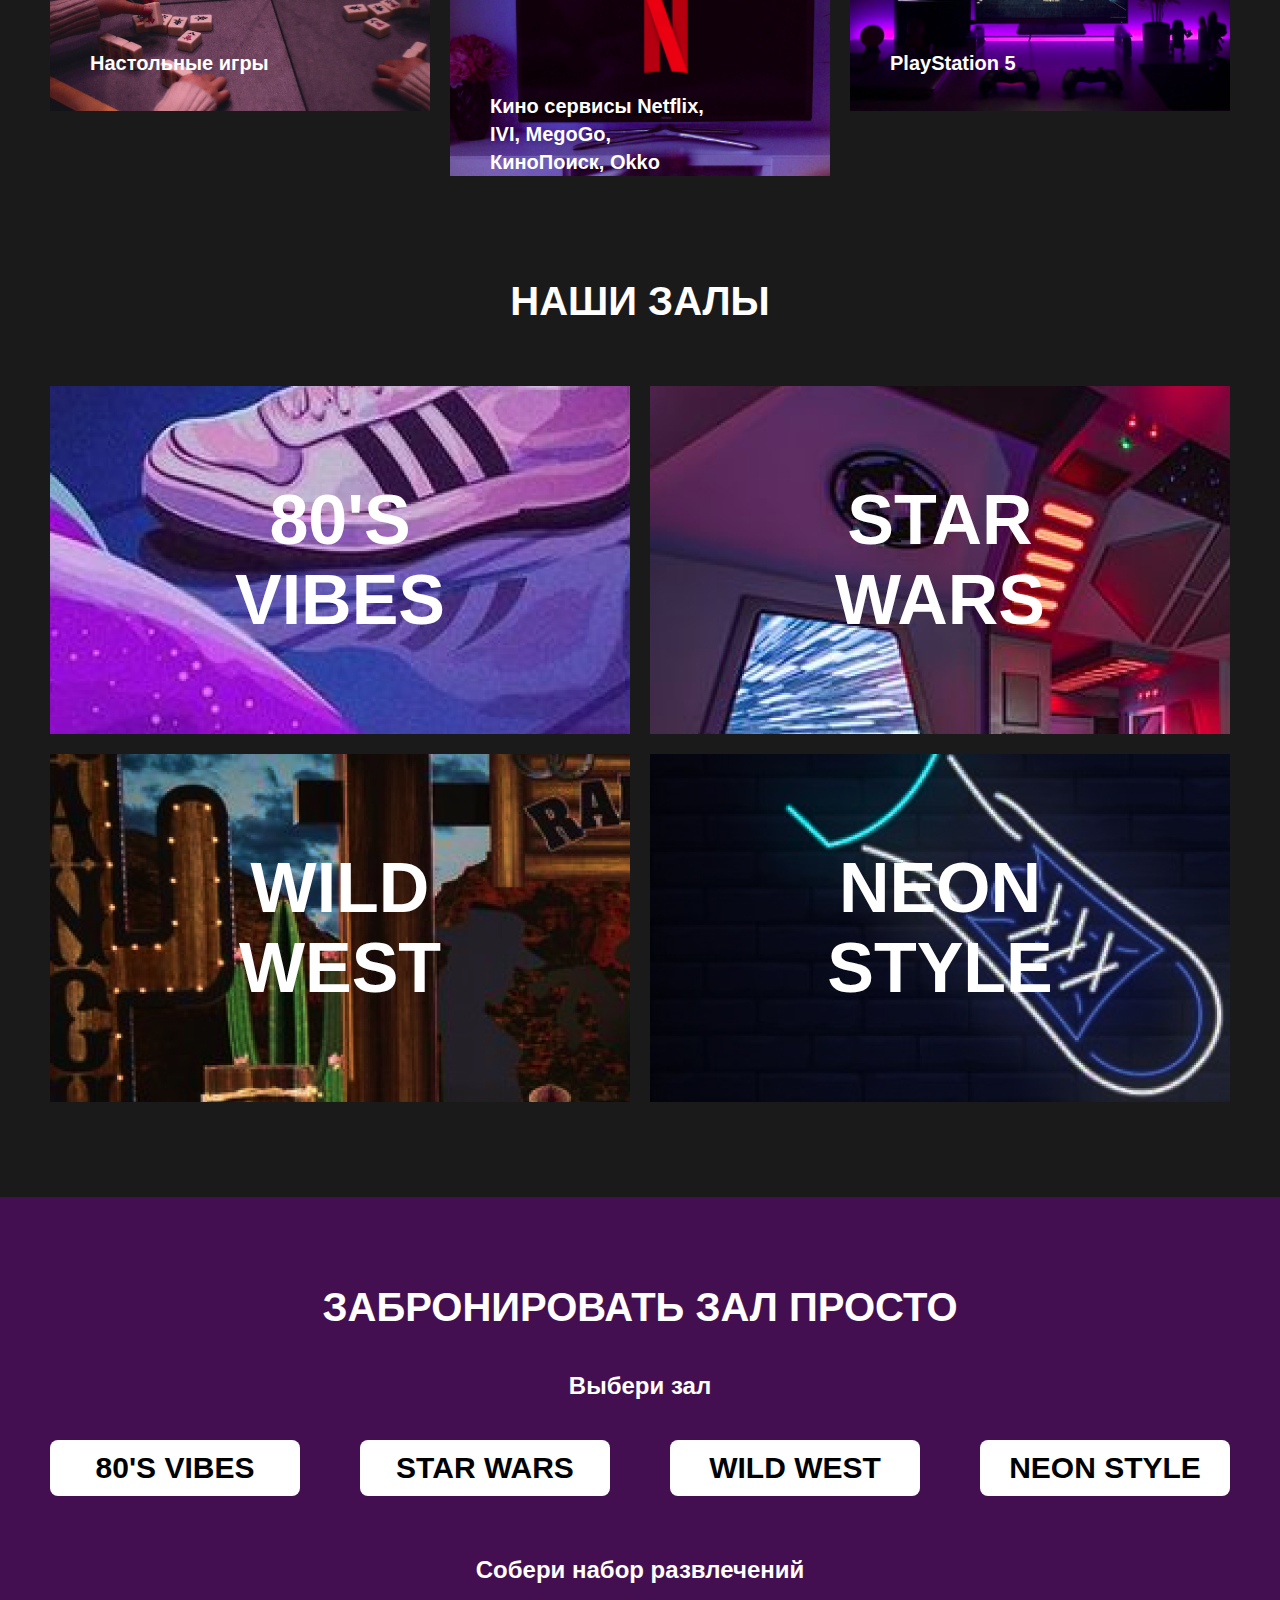
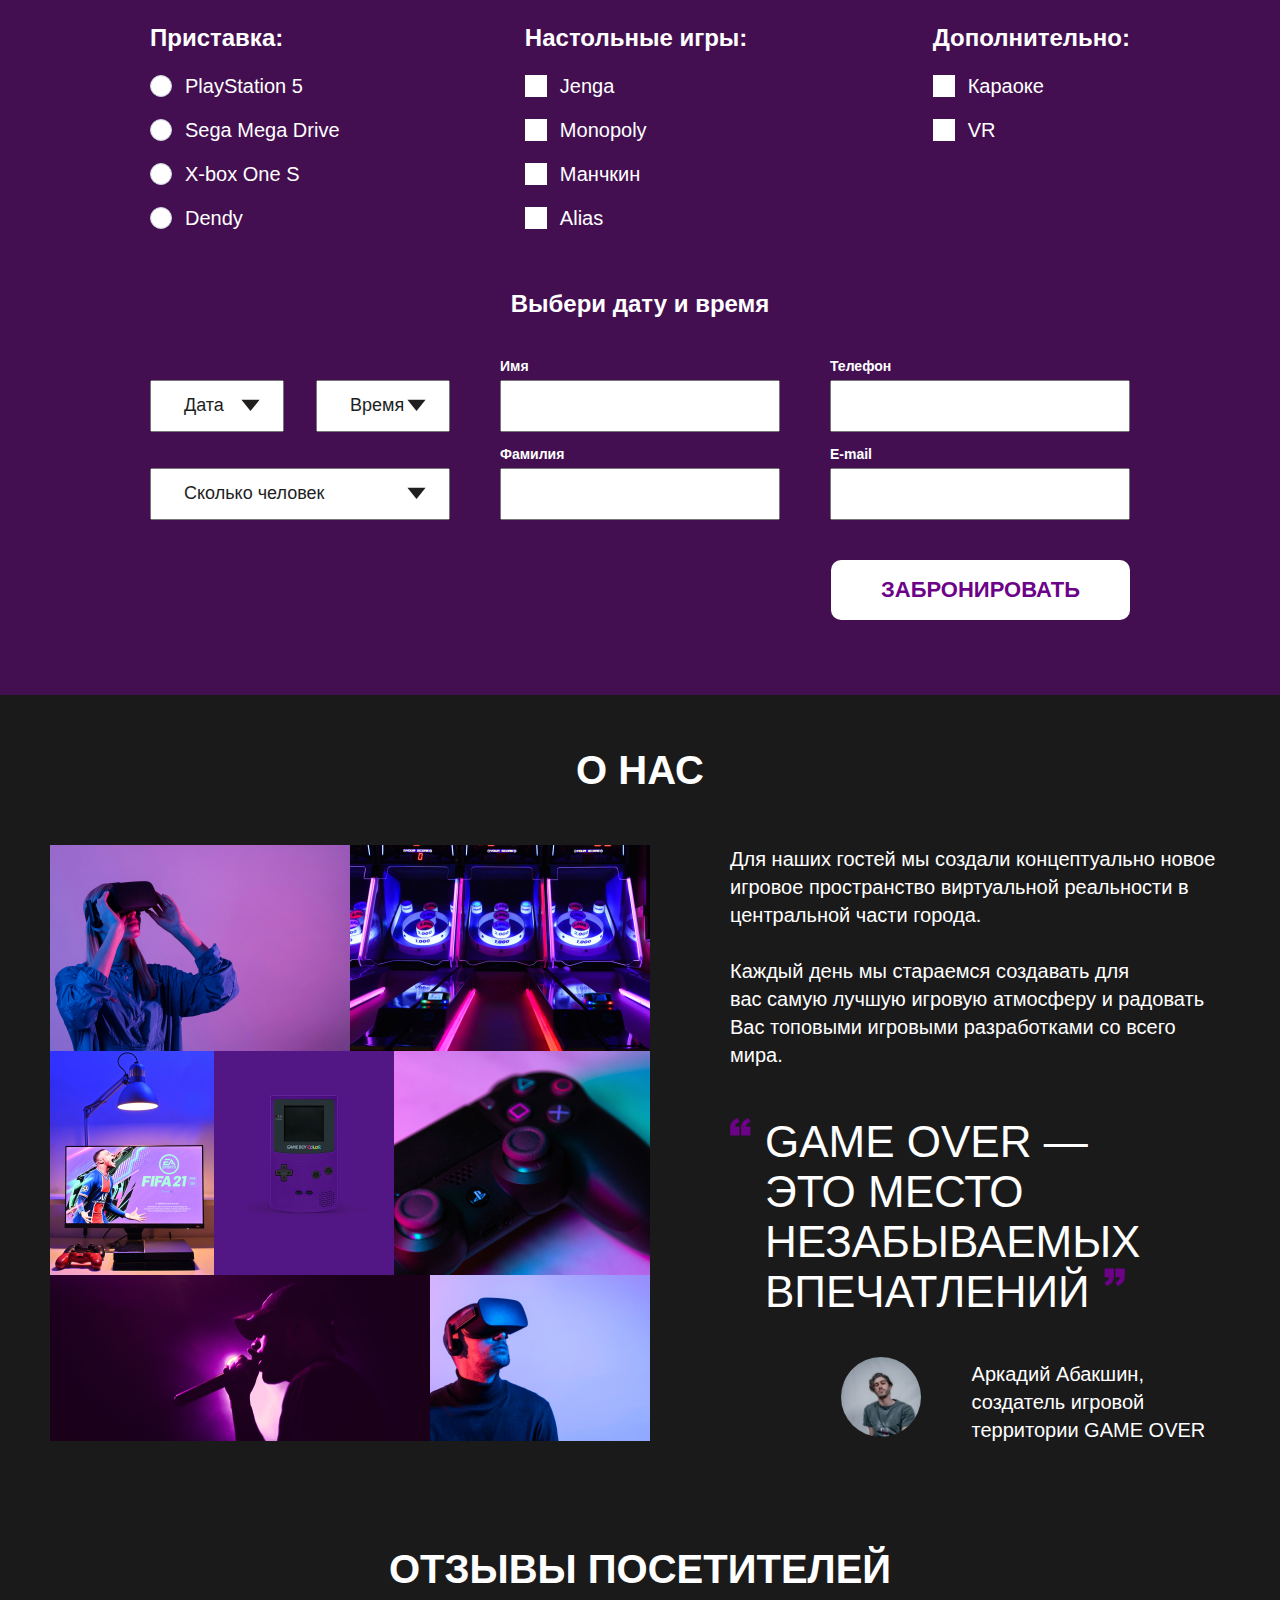
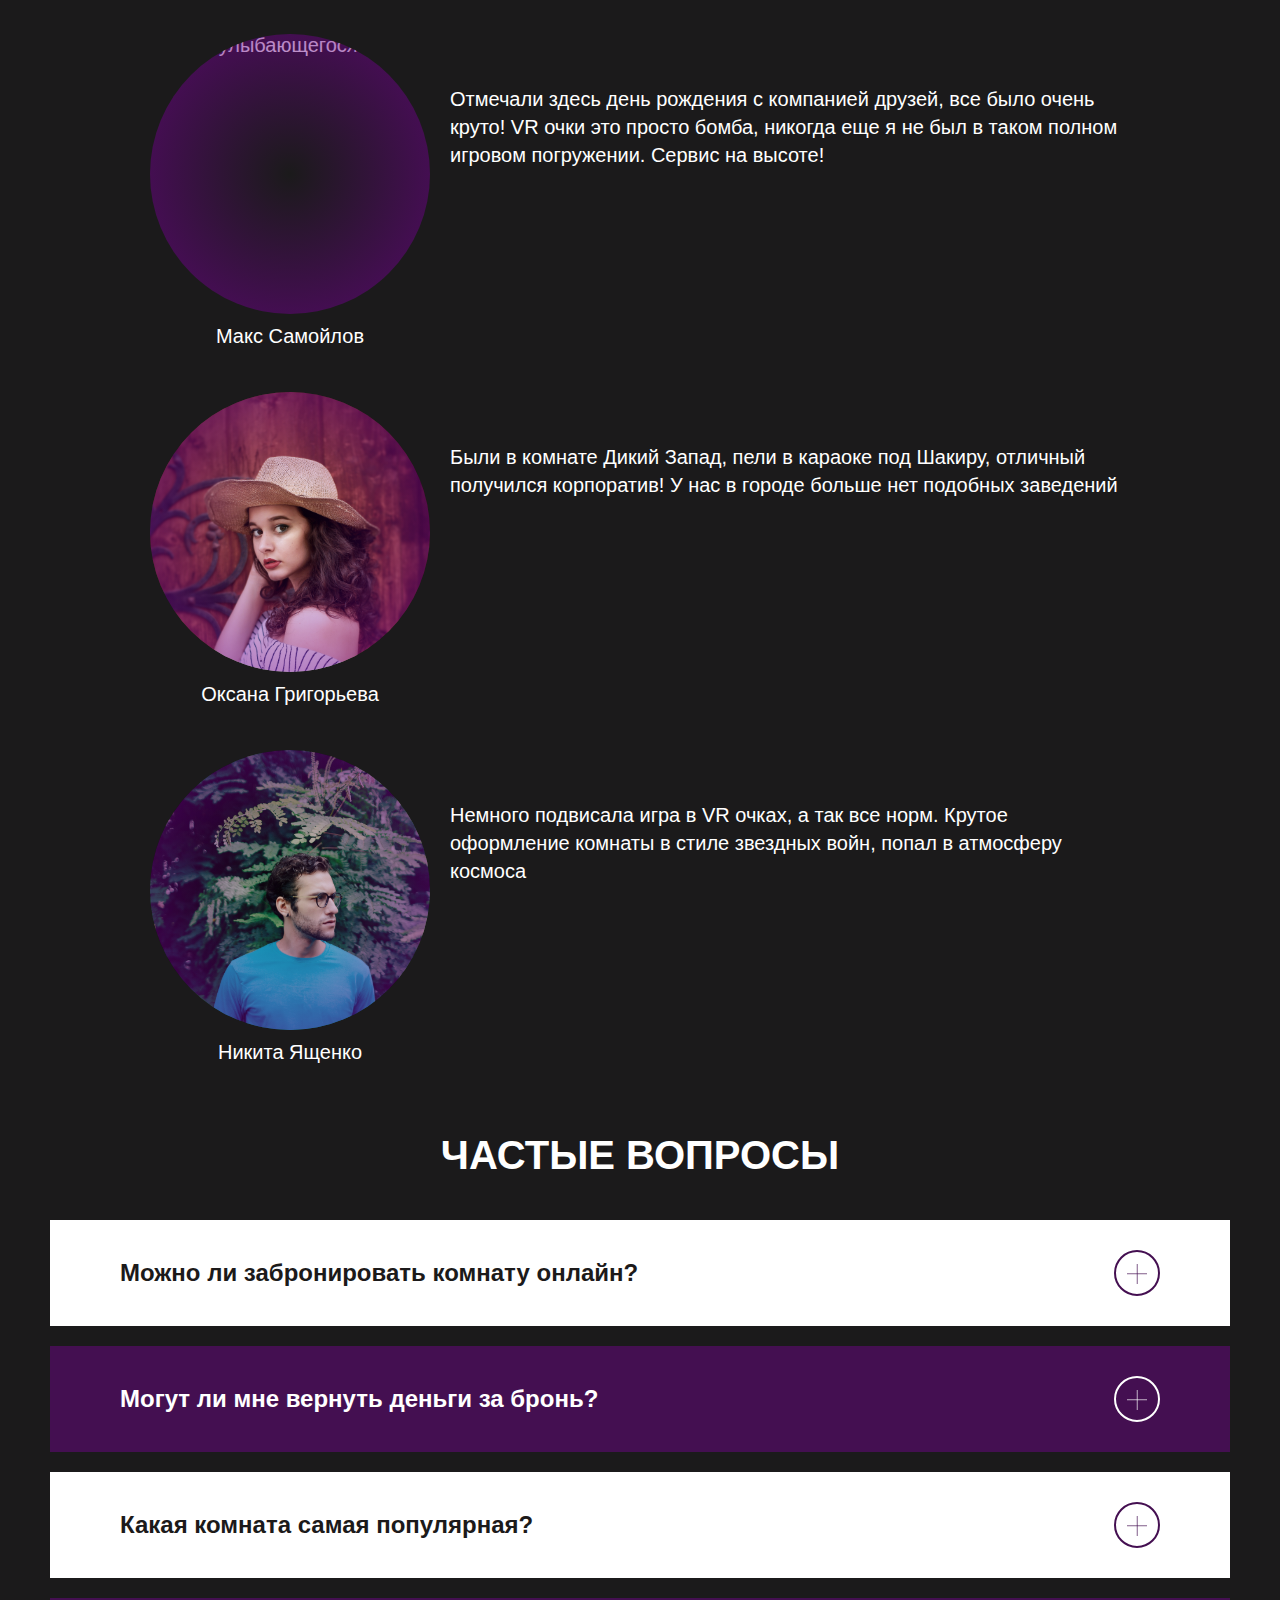
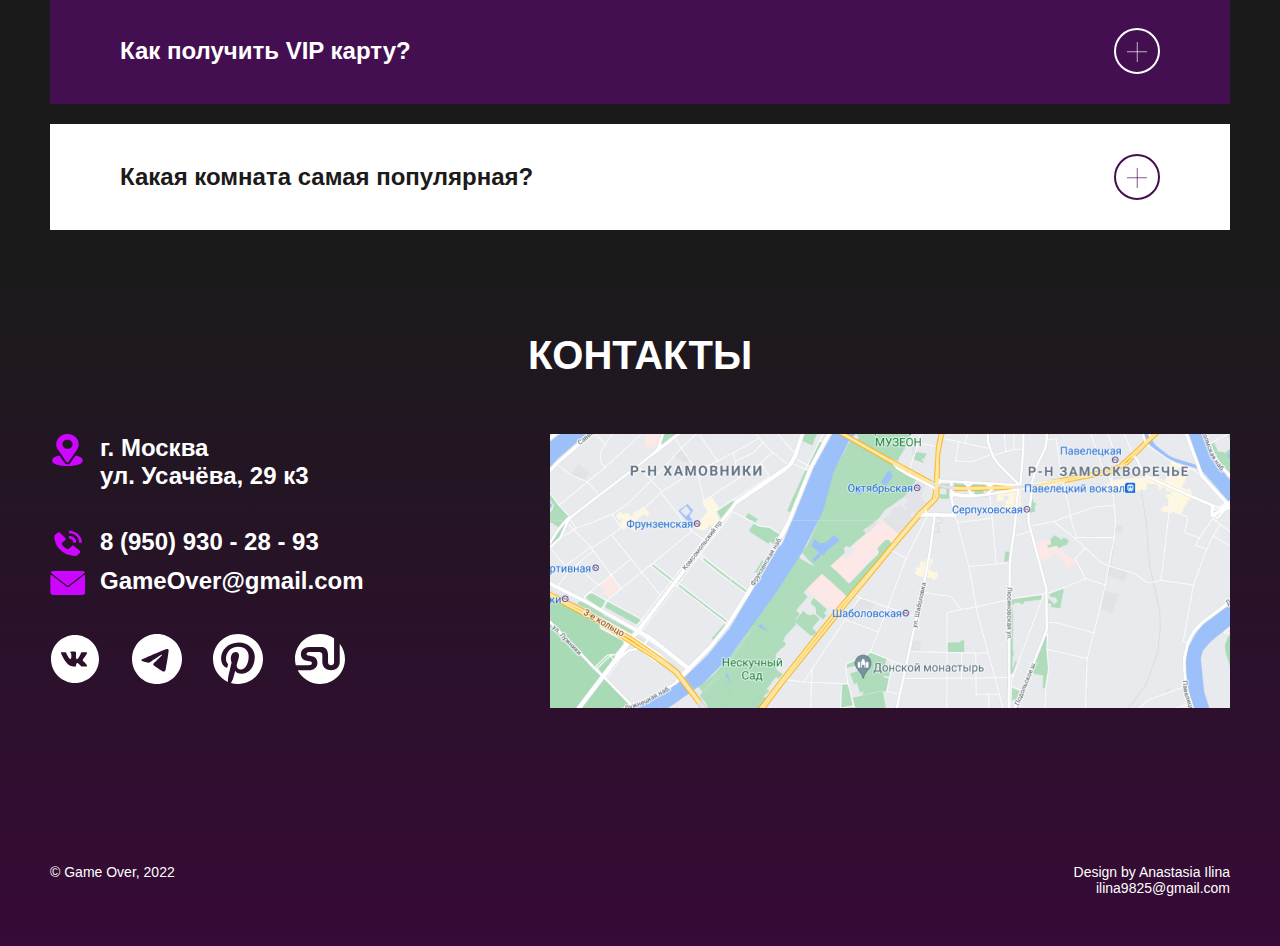
==== commit 1f1a0232: "правка1" ====
--- a/index.html
+++ b/index.html
@@ -13,7 +13,7 @@
       <div class="container">
         <nav class="header__nav">
           <button class="header-room__burger"><span></span><span></span><span></span></button>
-          <img class="header__img" src="img/logo-header.svg" alt="Логотип GO" />
+          <div class="header__picture"><img class="header__img" src="img/logo-header.svg" alt="Логотип GO" /></div>
           <ul class="header__list">
             <li><a class="header__link" href="#halls">Залы</a></li>
             <li><a class="header__link" href="#about">О нас</a></li>
@@ -150,14 +150,17 @@
               <fieldset class="date">
                 <legend class="legend legend__title">Выбери дату и время</legend>
 
-<div class="date__orige">
                 <div class="date__block">
                   <fieldset class="date__fieldset">
                     <div class="date-time">
                       <label class="date__label date__label_w"><input class="date__input" type="text" name="date" onfocus="(this.type='date')" onblur="(this.type='text')" placeholder="Дата" /></label>
-                      <label class="date__label date__label_w"><input class="date__input" type="text" name="time" onfocus="(this.type='time')" onblur="(this.type='text')" placeholder="Время" /></label>
+                      <label class="date__label date__label_w"
+                        ><input class="date__input" type="text" name="time" onfocus="(this.type='time')" onblur="(this.type='text')" placeholder="Время"
+                      /></label>
                     </div>
-                    <label class="date__label date__label_wdth"><input class="date__input" type="text" name="number" onfocus="(this.type='number')" onblur="(this.type='text')" placeholder="Сколько человек" /></label>
+                    <label class="date__label date__label_wdth"
+                      ><input class="date__input" type="text" name="number" onfocus="(this.type='number')" onblur="(this.type='text')" placeholder="Сколько человек"
+                    /></label>
                   </fieldset>
 
                   <fieldset class="date__fieldset date__fieldset_w_280">
@@ -182,42 +185,6 @@
                     </p>
                   </fieldset>
                 </div>
-              </div>
-
-                <div class="date__duble">
-                <div class="date__block">
-                  <div class="date__fieldset">
-                    <div class="date-time">
-                      <label class="date__label date__label_w"><input class="date__input" type="text" name="date" onfocus="(this.type='date')" onblur="(this.type='text')" placeholder="Дата" /></label>
-                      <label class="date__label date__label_w"><input class="date__input" type="text" name="time" onfocus="(this.type='time')" onblur="(this.type='text')" placeholder="Время"/></label>
-                    </div>
-                    <p>
-                      <label class="date__label date__label_mb" for="name">Имя</label>
-                      <input class="date__input" type="text" name="name" id="name" required />
-                    </p>
-                    <p>
-                      <label class="date__label date__label_mb" for="surname">Фамилия</label>
-                      <input class="date__input" type="text" name="surname" id="surname" required />
-                    </p>
-                  </div>
-
-                  <div class="date__fieldset">
-                    <p>
-                      <label class="date__label date__label_wdth"
-                        ><input class="date__input" type="text" name="number" onfocus="(this.type='number')" onblur="(this.type='text')" placeholder="Сколько человек"
-                      /></label>
-                    </p>
-                    <p>
-                      <label class="date__label date__label_mb" for="phone">Телефон</label>
-                      <input class="date__input" type="tel" name="phone" id="phone" required />
-                    </p>
-                    <p>
-                      <label class="date__label date__label_mb" for="email">E-mail</label>
-                      <input class="date__input" type="email" name="email" id="email" required />
-                    </p>
-                  </div>
-                </div>
-              </div>
               </fieldset>
               <div class="form__btn">
                 <button class="form__button" type="submit">Забронировать</button>
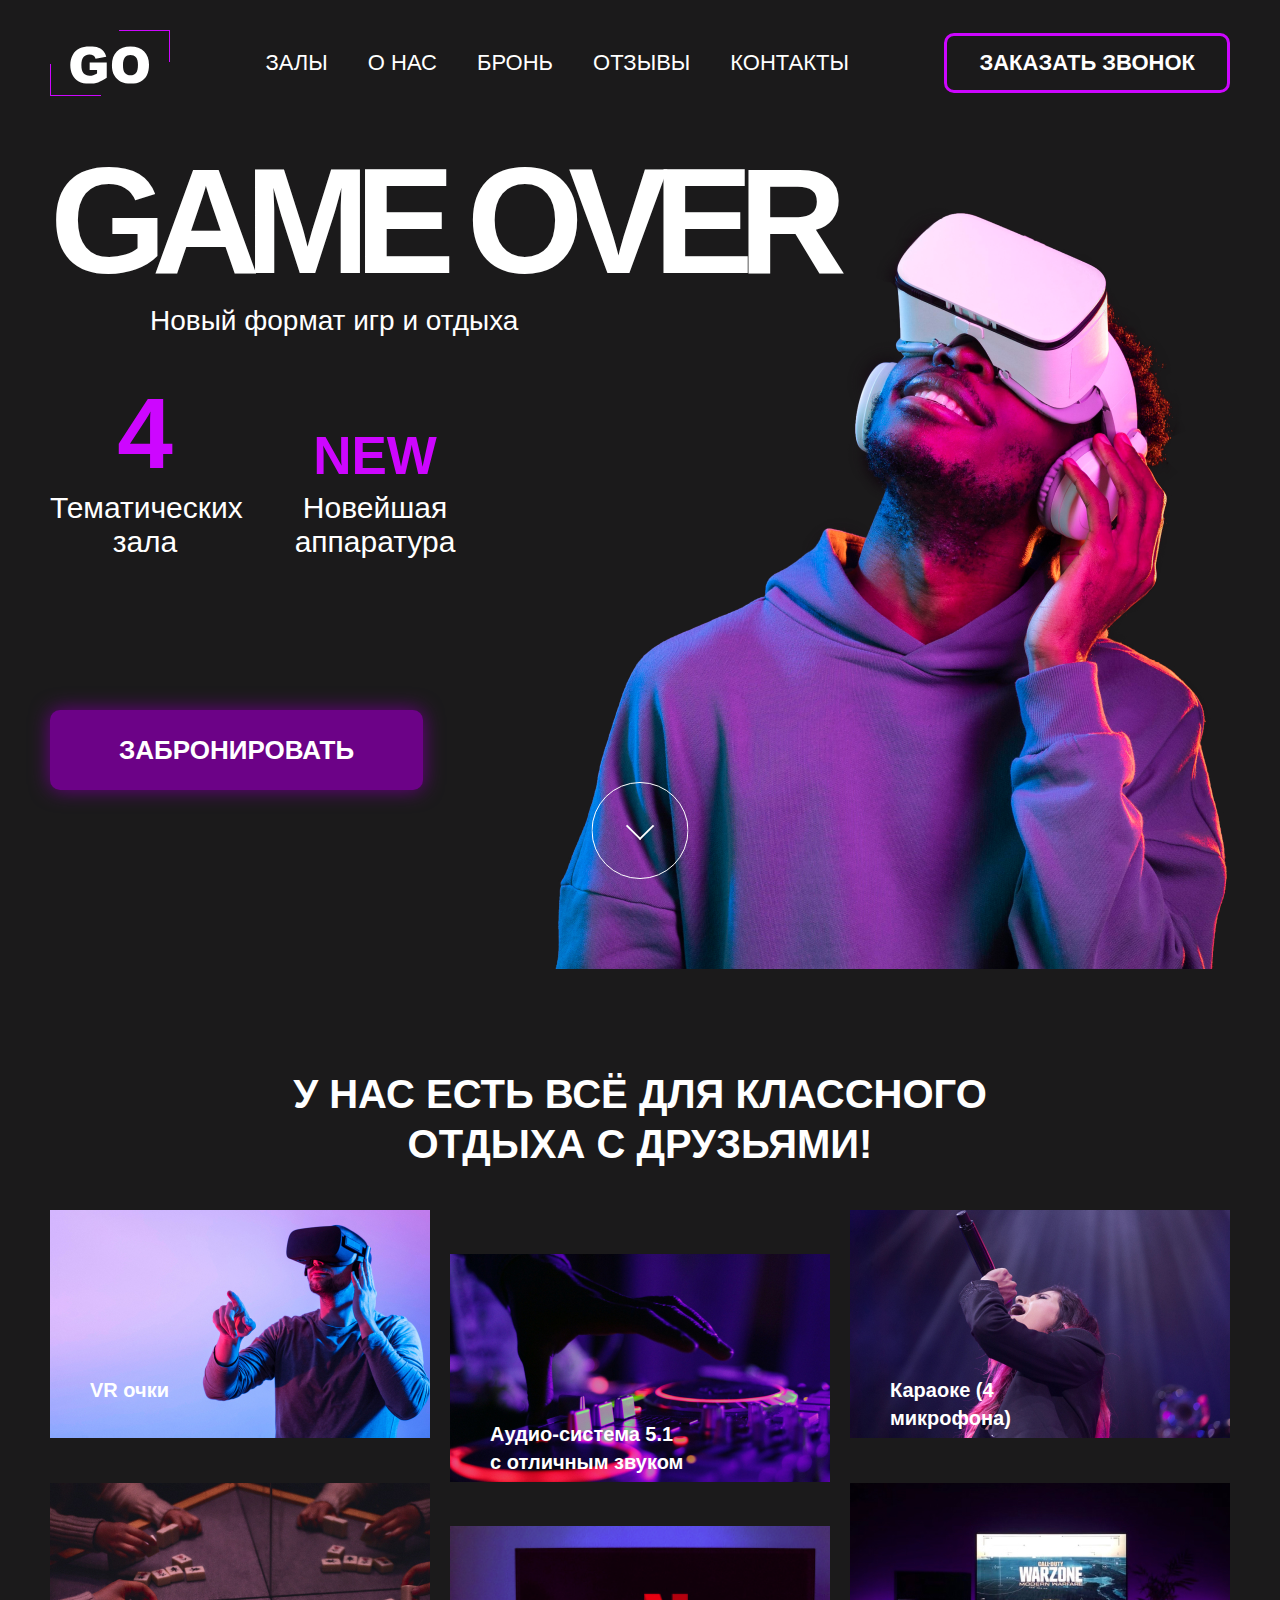
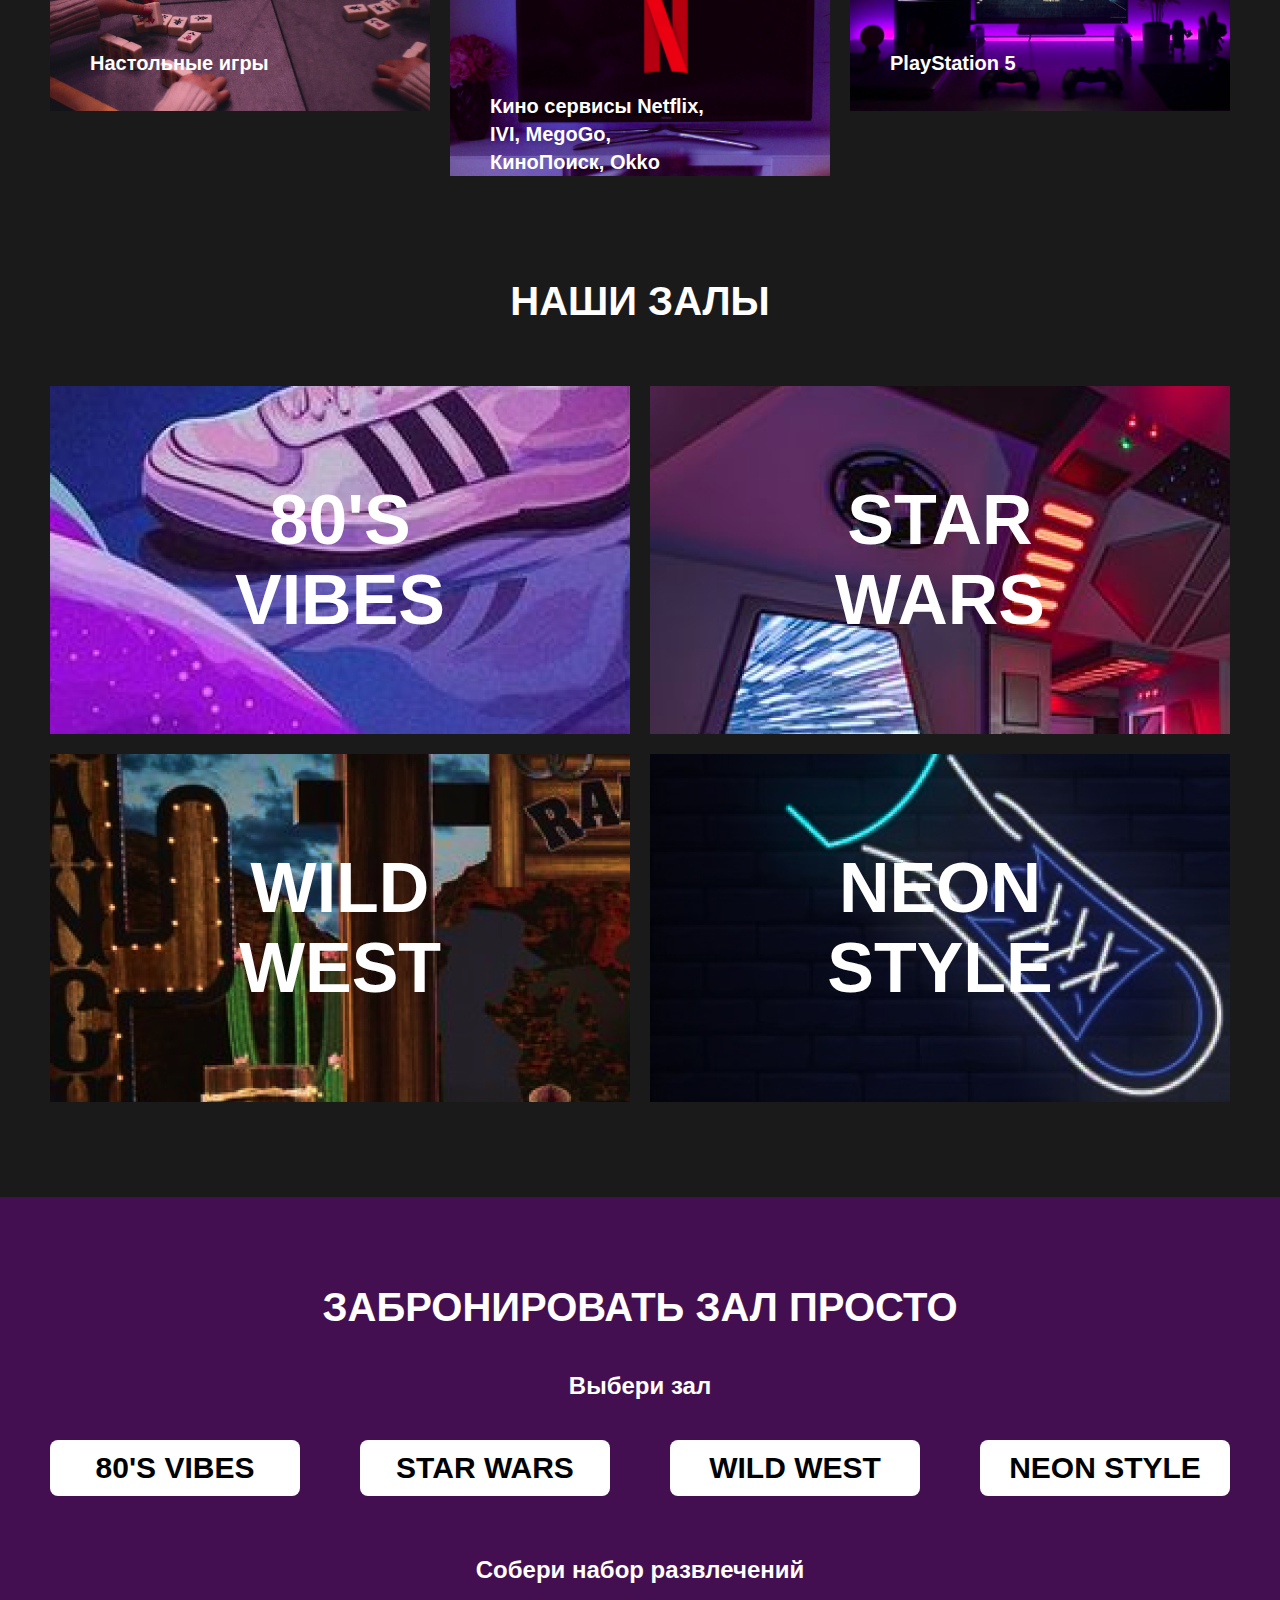
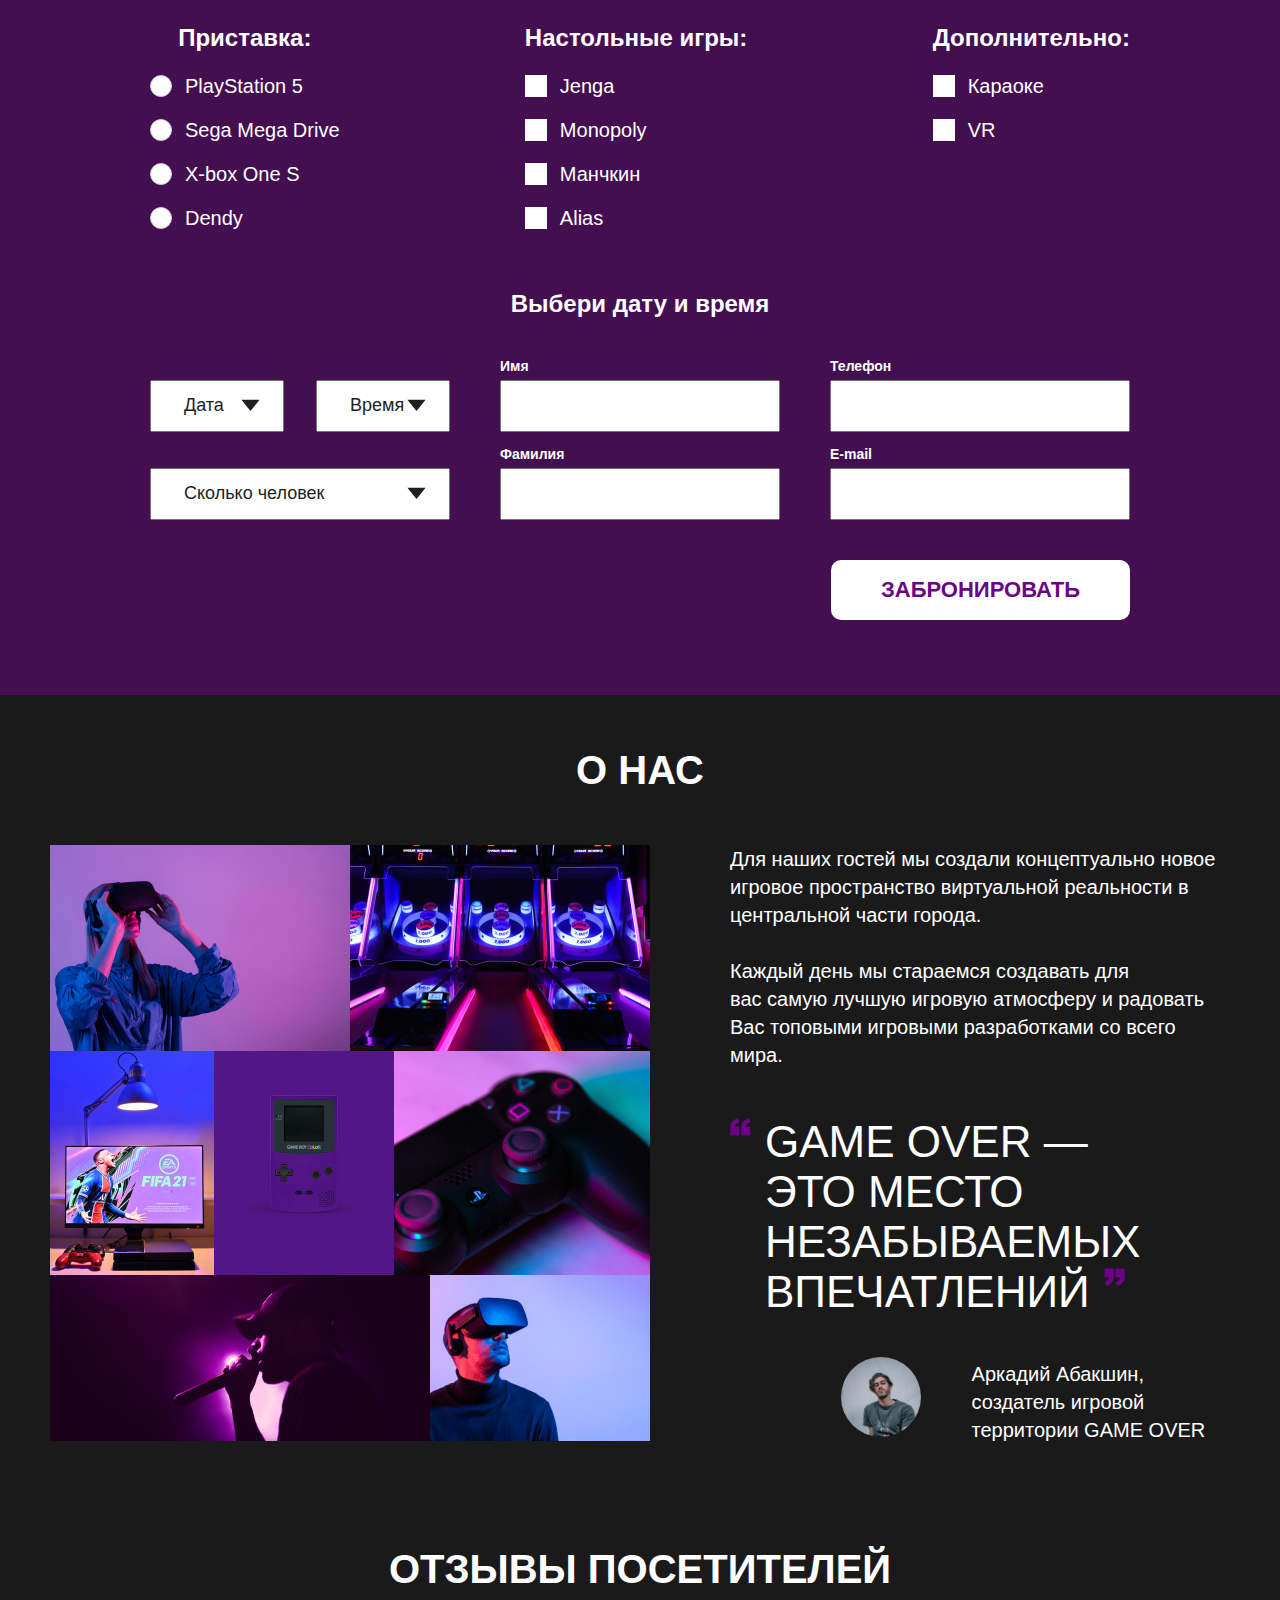
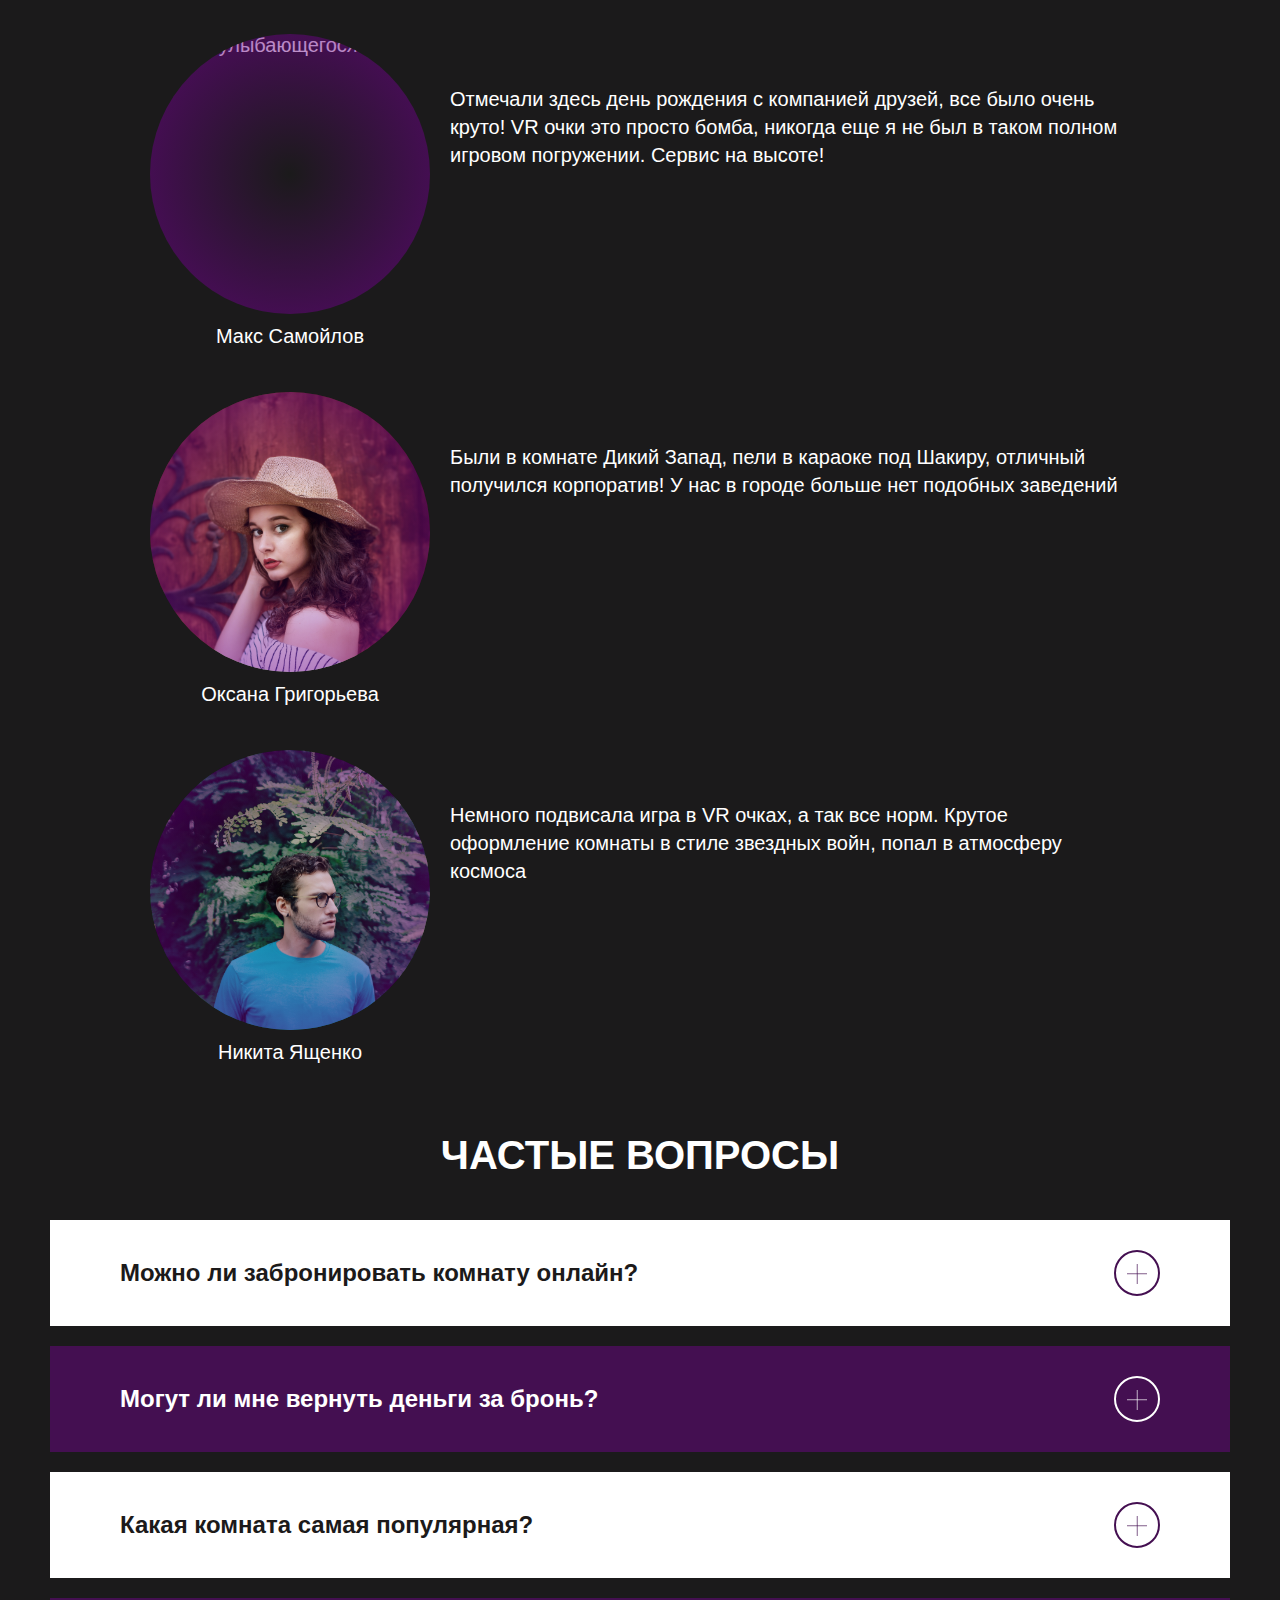
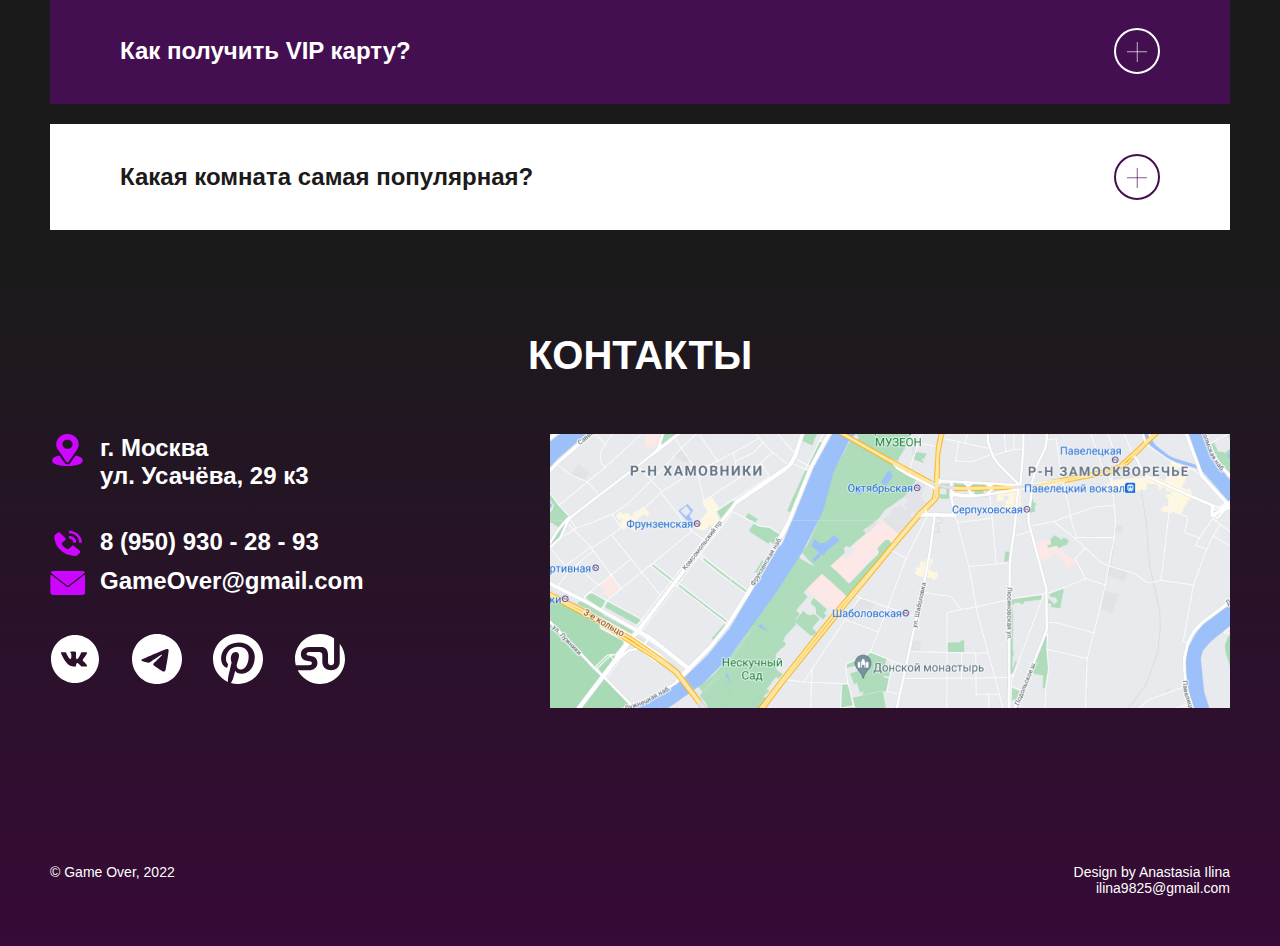
==== commit c965b5fd: "правки и проверка валидаторами" ====
--- a/index.html
+++ b/index.html
@@ -12,7 +12,7 @@
     <header class="header">
       <div class="container">
         <nav class="header__nav">
-          <button class="header-room__burger"><span></span><span></span><span></span></button>
+          <button class="burger"><span></span><span></span><span></span></button>
           <div class="header__picture"><img class="header__img" src="img/logo-header.svg" alt="Логотип GO" /></div>
           <ul class="header__list">
             <li><a class="header__link" href="#halls">Залы</a></li>
@@ -21,7 +21,7 @@
             <li><a class="header__link" href="#reviews">Отзывы</a></li>
             <li><a class="header__link" href="#contacts">Контакты</a></li>
           </ul>
-          <button class="header__button" href="#">Заказать звонок</button>
+          <button class="header__button">Заказать звонок</button>
         </nav>
       </div>
     </header>
@@ -108,7 +108,7 @@
           <h2 class="reserve__title title">Забронировать зал просто</h2>
           <form class="form" action="https://jsonplaceholder.typicode.com/posts" method="post">
             <fieldset class="reserve__fieldset hall">
-              <legend class="legend legend__title">Выбери зал</legend>
+              <legend class="legend">Выбери зал</legend>
               <input class="hall__input" id="halls__vibes" type="radio" name="room" value="vibes" />
               <label class="hall__label" for="halls__vibes" tabindex="0">80's vibes</label>
               <input class="hall__input" id="halls__wars" type="radio" name="room" value="star" />
@@ -120,11 +120,11 @@
             </fieldset>
             <div class="form__block">
               <fieldset class="reserve__fieldset set">
-                <legend class="legend legend__title">Собери набор развлечений</legend>
+                <legend class="legend">Собери набор развлечений</legend>
 
                 <div class="set__block">
                   <fieldset class="set__fieldset">
-                    <legend class="legend legend__subtitle">Приставка:</legend>
+                    <legend class="legend legend_subtitle">Приставка:</legend>
                     <label class="set__label"> <input class="set__input" type="radio" name="console" value="play" /><span class="set__span">PlayStation 5</span></label>
                     <label class="set__label"> <input class="set__input" type="radio" name="console" value="sega" /><span class="set__span">Sega Mega Drive</span></label>
                     <label class="set__label"> <input class="set__input" type="radio" name="console" value="xbox" /><span class="set__span">X-box One S</span></label>
@@ -132,7 +132,7 @@
                   </fieldset>
 
                   <fieldset class="set__fieldset">
-                    <legend class="legend legend__subtitle">Настольные игры:</legend>
+                    <legend class="legend legend_subtitle">Настольные игры:</legend>
                     <label class="set__game-label"><input class="set__game-input" type="checkbox" name="game" value="jenga" />Jenga</label>
                     <label class="set__game-label"><input class="set__game-input" type="checkbox" name="game" value="monopoly" />Monopoly</label>
                     <label class="set__game-label"><input class="set__game-input" type="checkbox" name="game" value="manchkin" />Манчкин</label>
@@ -140,7 +140,7 @@
                   </fieldset>
 
                   <fieldset class="set__fieldset">
-                    <legend class="legend legend__subtitle">Дополнительно:</legend>
+                    <legend class="legend legend_subtitle">Дополнительно:</legend>
                     <label class="set__game-label"><input class="set__game-input" type="checkbox" name="extra" value="karaoke" />Караоке</label>
                     <label class="set__game-label"><input class="set__game-input" type="checkbox" name="extra" value="vr" />VR</label>
                   </fieldset>
@@ -148,7 +148,7 @@
               </fieldset>
 
               <fieldset class="date">
-                <legend class="legend legend__title">Выбери дату и время</legend>
+                <legend class="legend">Выбери дату и время</legend>
 
                 <div class="date__block">
                   <fieldset class="date__fieldset">
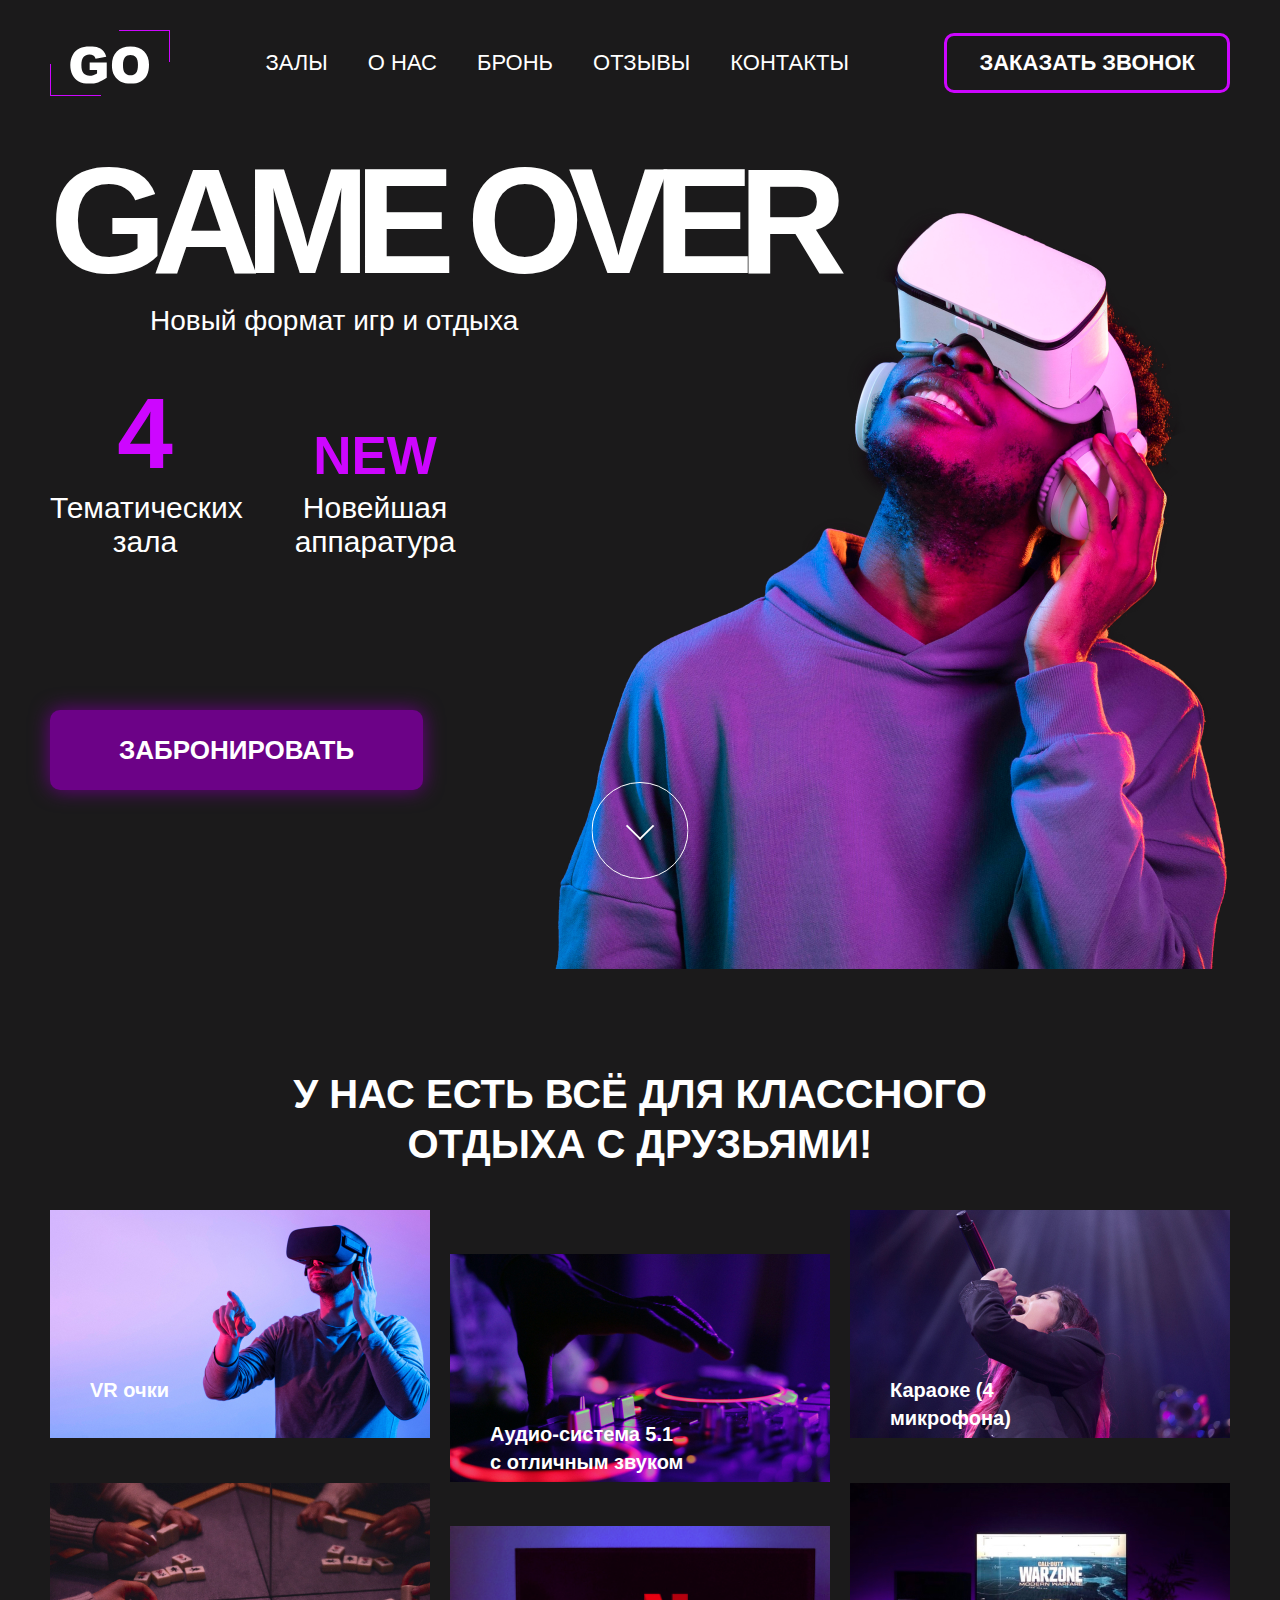
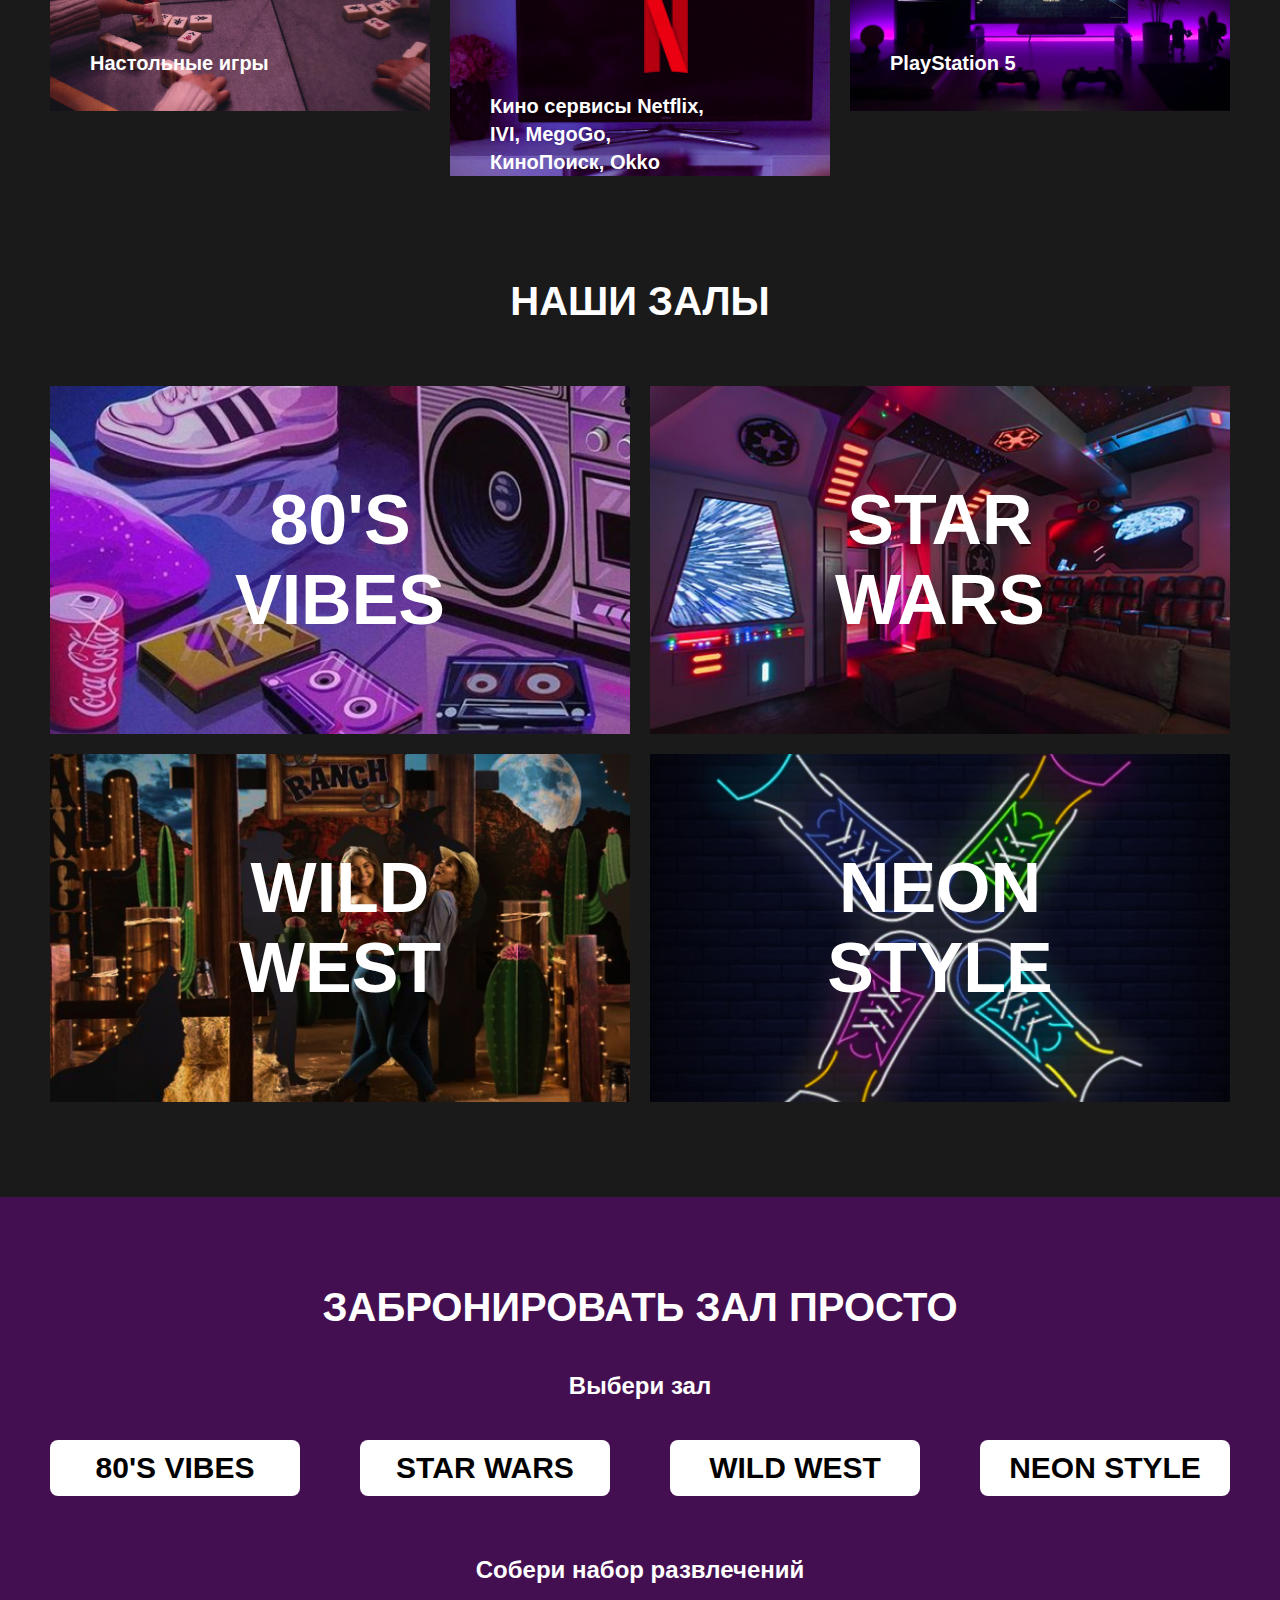
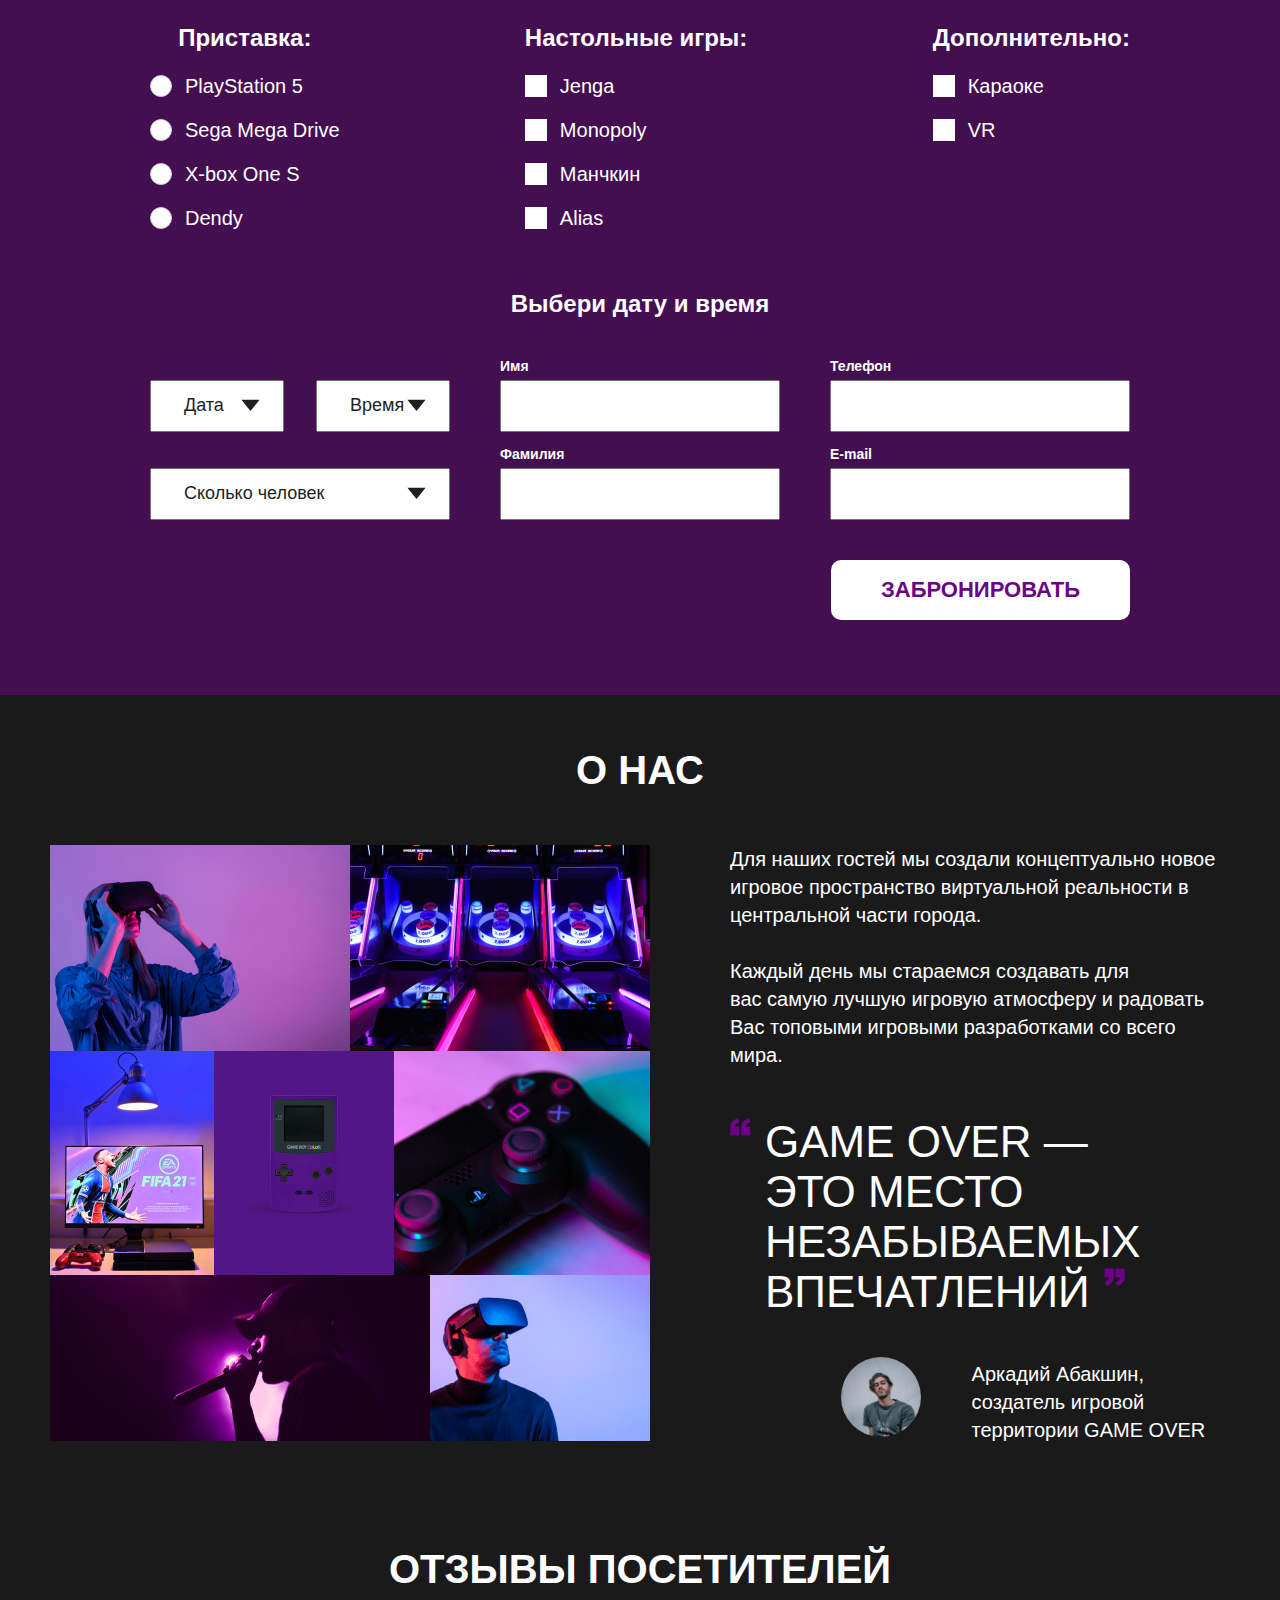
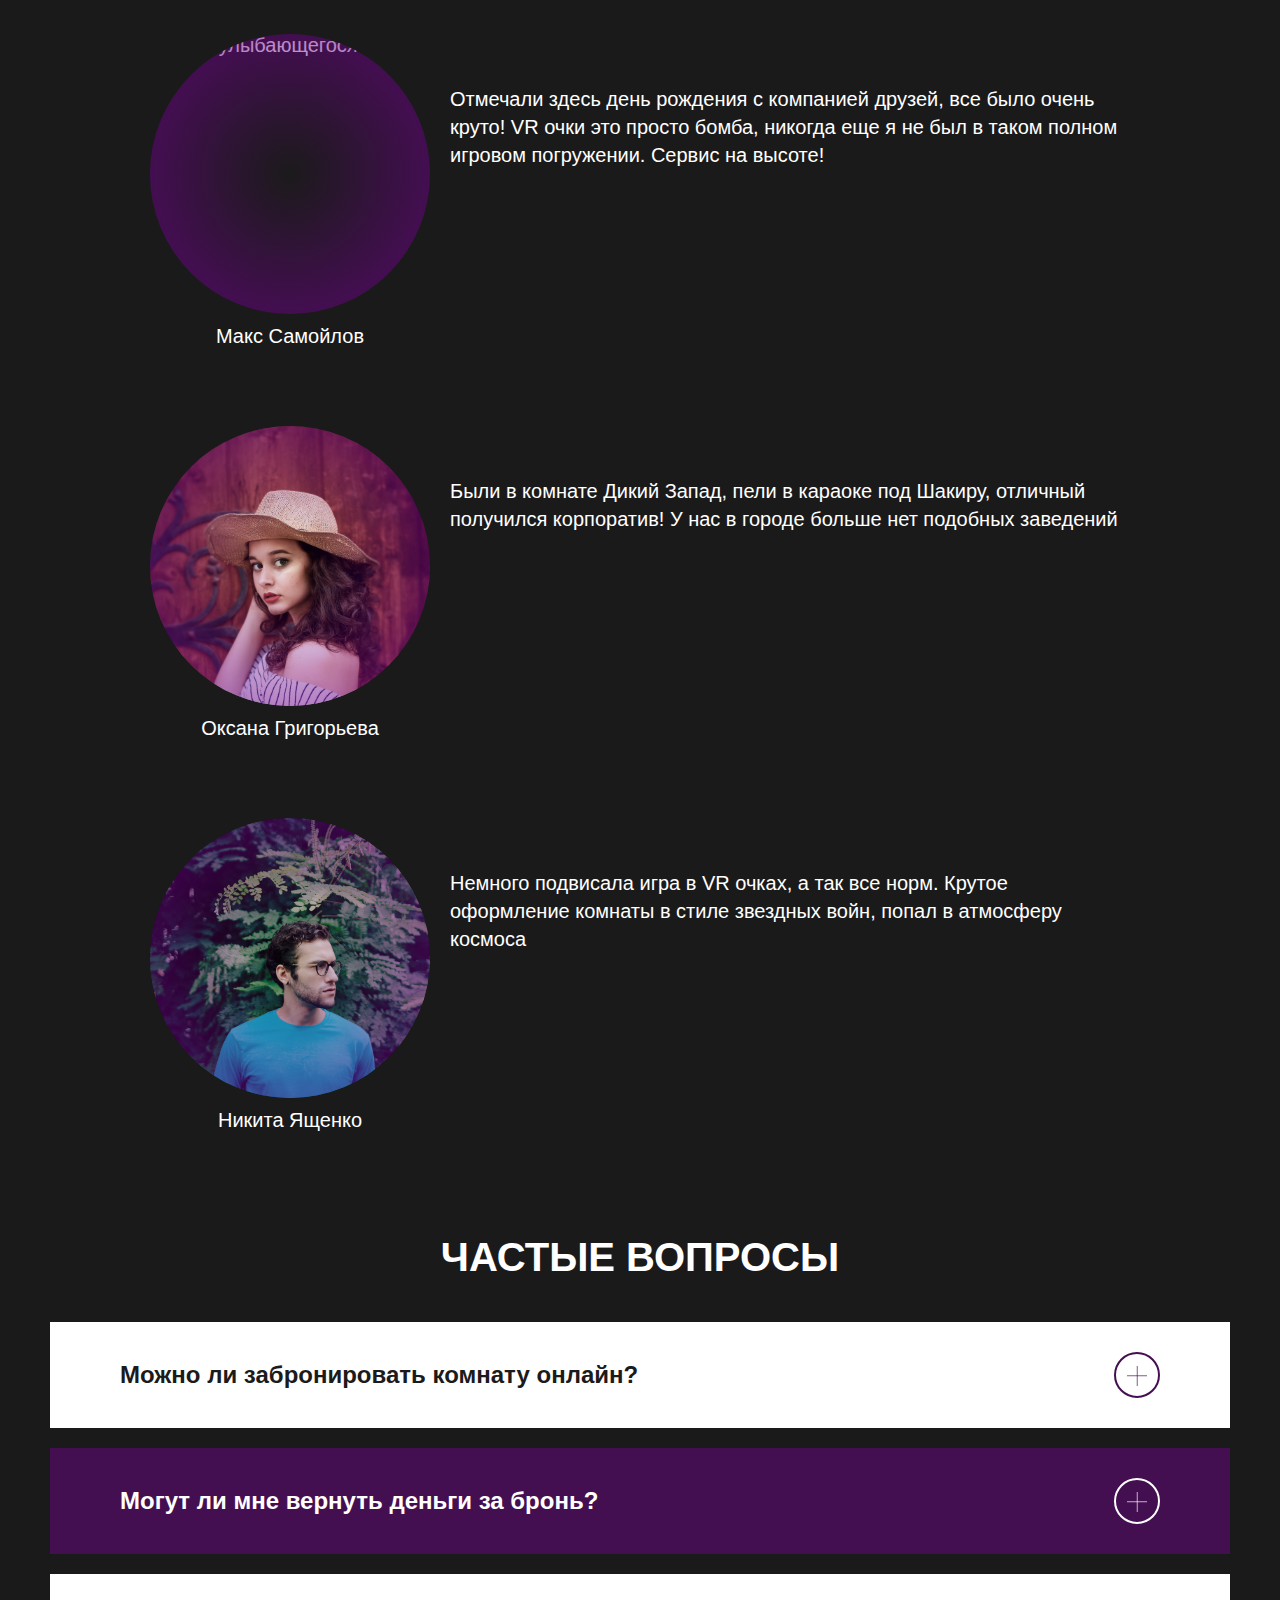
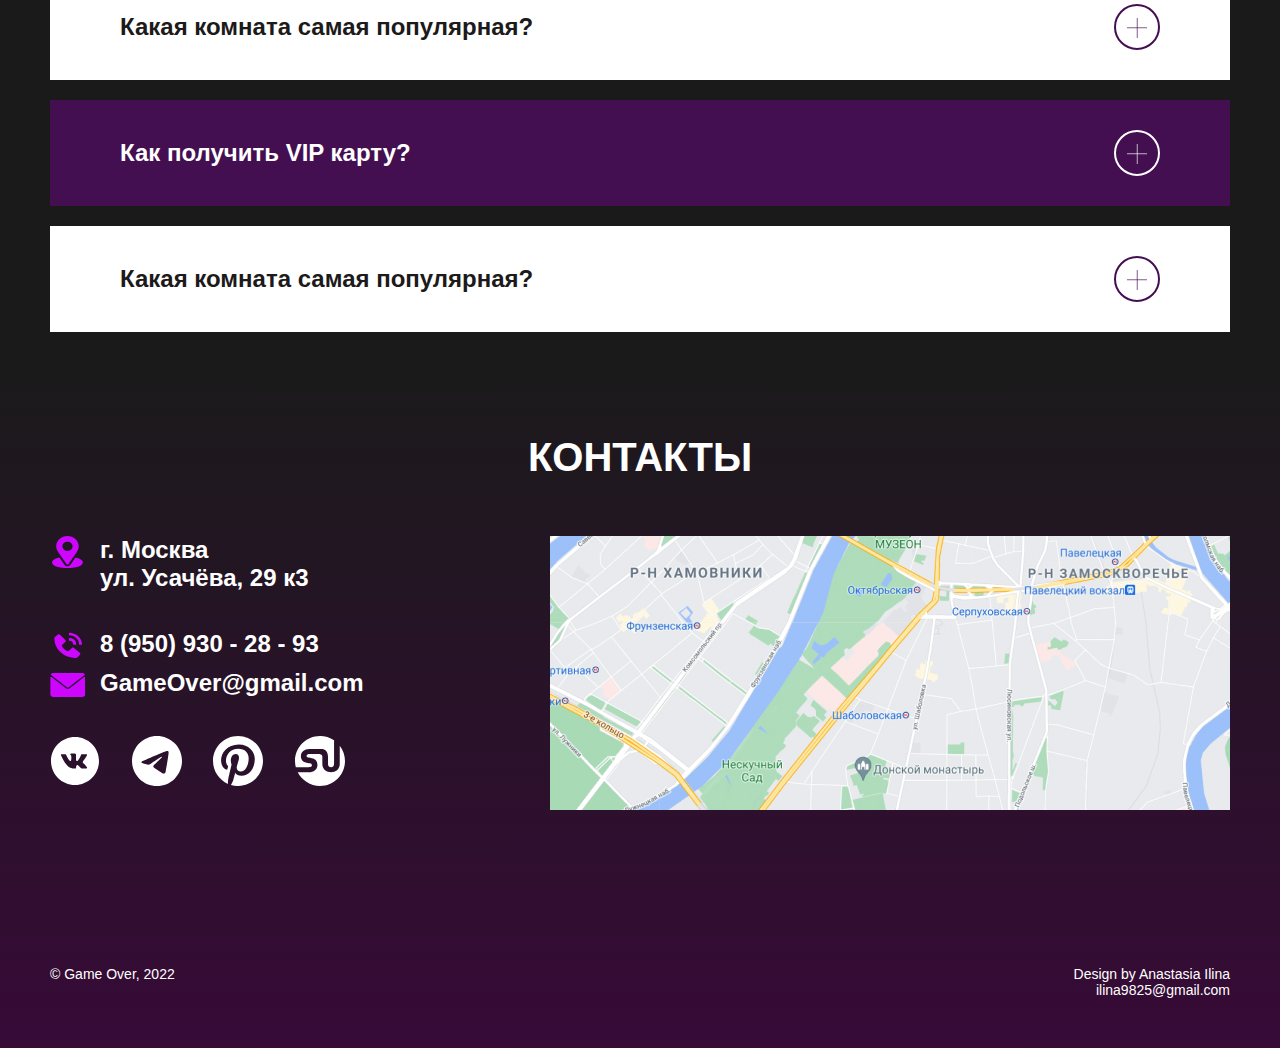
==== commit 24560a0b: "правки 2-й" ====
--- a/index.html
+++ b/index.html
@@ -231,8 +231,10 @@
           <h2 class="reviews__title title">Отзывы посетителей</h2>
           <ul class="reviews__list">
             <li class="reviews__item">
-              <figure class="reviews__figure">
-                <img class="reviews__img" src="img/reviews/max.jpeg" alt="фото улыбающегося парня" />
+              <figure class="reviews__picture">
+                <div class="reviews__figure">
+                  <img class="reviews__img" src="img/reviews/max.jpeg" alt="фото улыбающегося парня" />
+                </div>
                 <figcaption class="reviews__figcaption">Макс Самойлов</figcaption>
               </figure>
               <p class="reviews__text">
@@ -241,16 +243,20 @@
             </li>
 
             <li class="reviews__item">
-              <figure class="reviews__figure">
-                <img class="reviews__img" src="img/reviews/oksana.jpeg" alt="фото девушки в шляпе" />
+              <figure class="reviews__picture">
+                <div class="reviews__figure">
+                  <img class="reviews__img" src="img/reviews/oksana.jpeg" alt="фото девушки в шляпе" />
+                </div>
                 <figcaption class="reviews__figcaption">Оксана Григорьева</figcaption>
               </figure>
               <p class="reviews__text">Были в комнате Дикий Запад, пели в караоке под Шакиру, отличный получился корпоратив! У нас в городе больше нет подобных заведений</p>
             </li>
 
             <li class="reviews__item">
-              <figure class="reviews__figure">
-                <img class="reviews__img" src="img/reviews/nikita.jpeg" alt="фото парня в очках" />
+              <figure class="reviews__picture">
+                <div class="reviews__figure">
+                  <img class="reviews__img" src="img/reviews/nikita.jpeg" alt="фото парня в очках" />
+                </div>
                 <figcaption class="reviews__figcaption">Никита Ященко</figcaption>
               </figure>
               <p class="reviews__text">Немного подвисала игра в VR очках, а так все норм. Крутое оформление комнаты в стиле звездных войн, попал в атмосферу космоса</p>
@@ -342,7 +348,7 @@
           <p class="footer__text">© Game Over, 2022</p>
           <div class="copyright__block">
             <p class="footer__text footer__text_mb">Design by Anastasia Ilina</p>
-            <p class="footer__text">ilina9825@gmail.com</p>
+            <a class="footer__text" href="mailto:ilina9825@gmail.com">ilina9825@gmail.com</a>
           </div>
         </div>
       </div>
